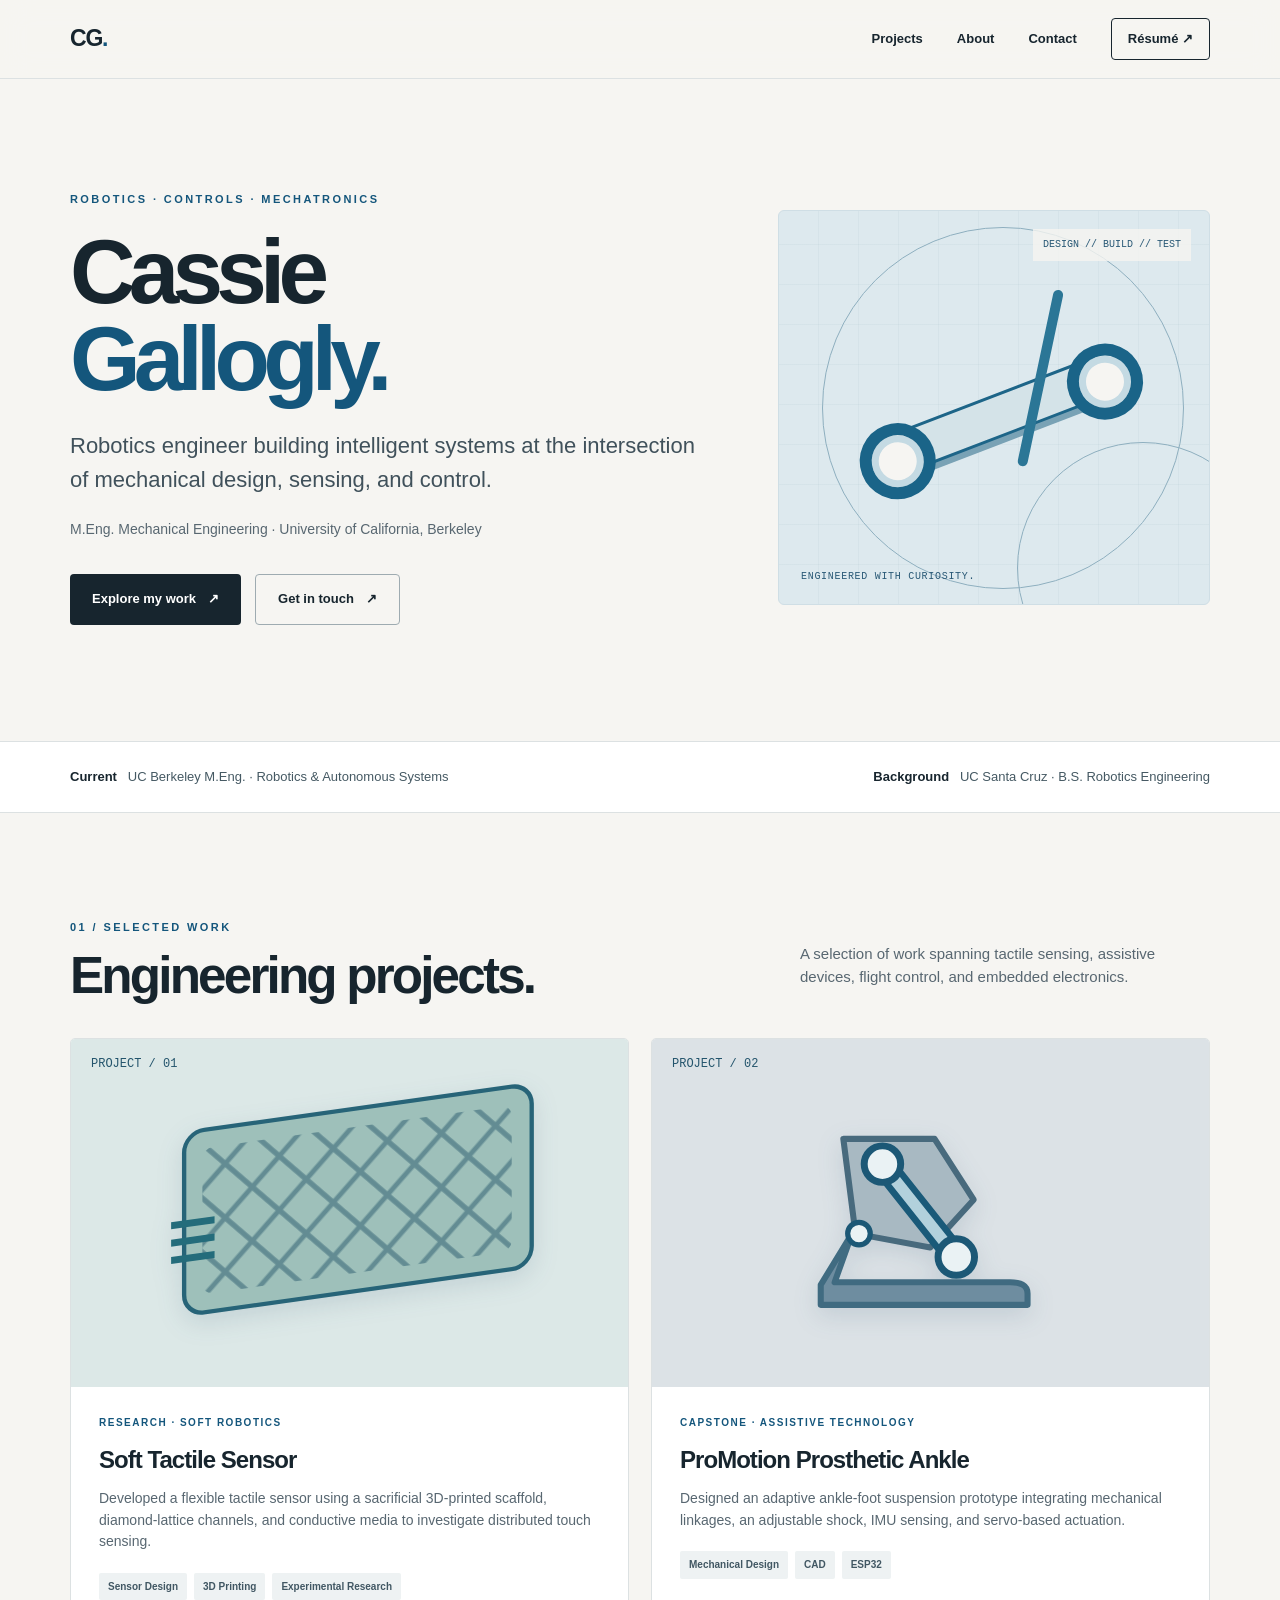
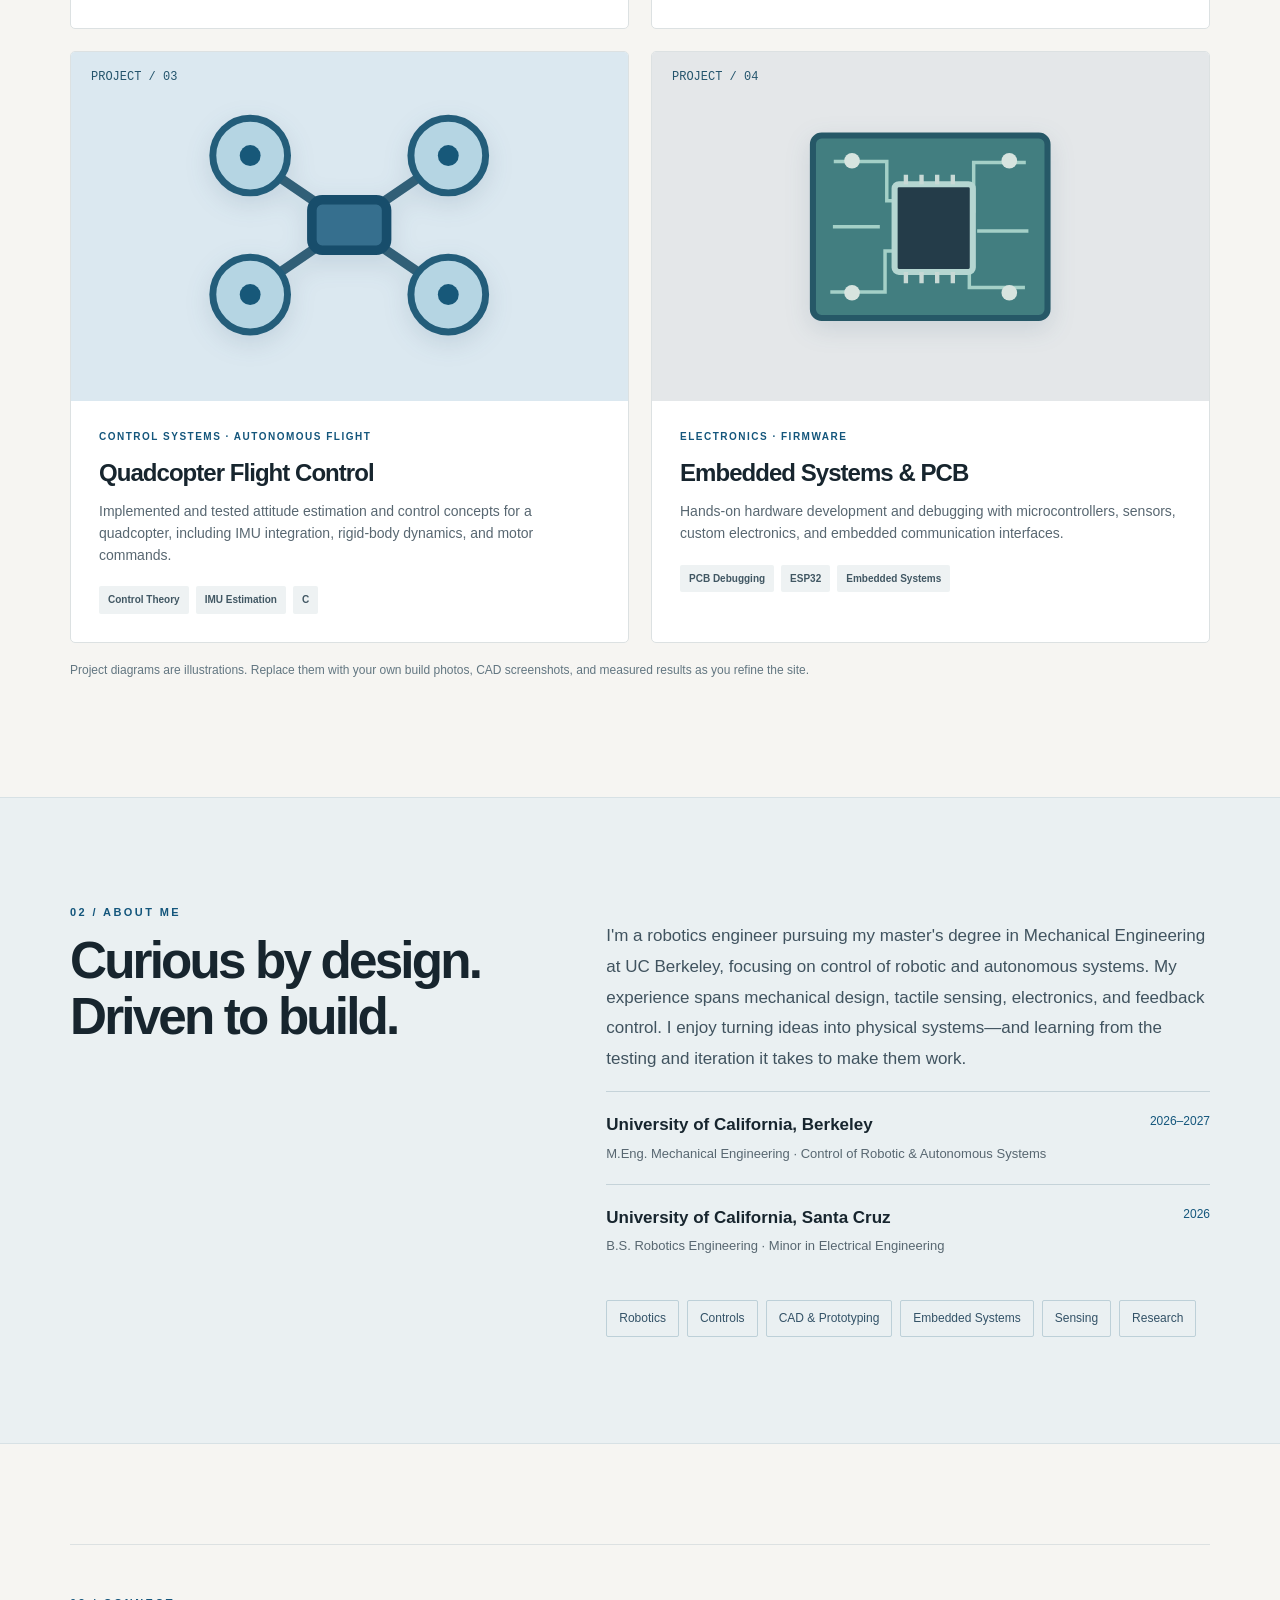
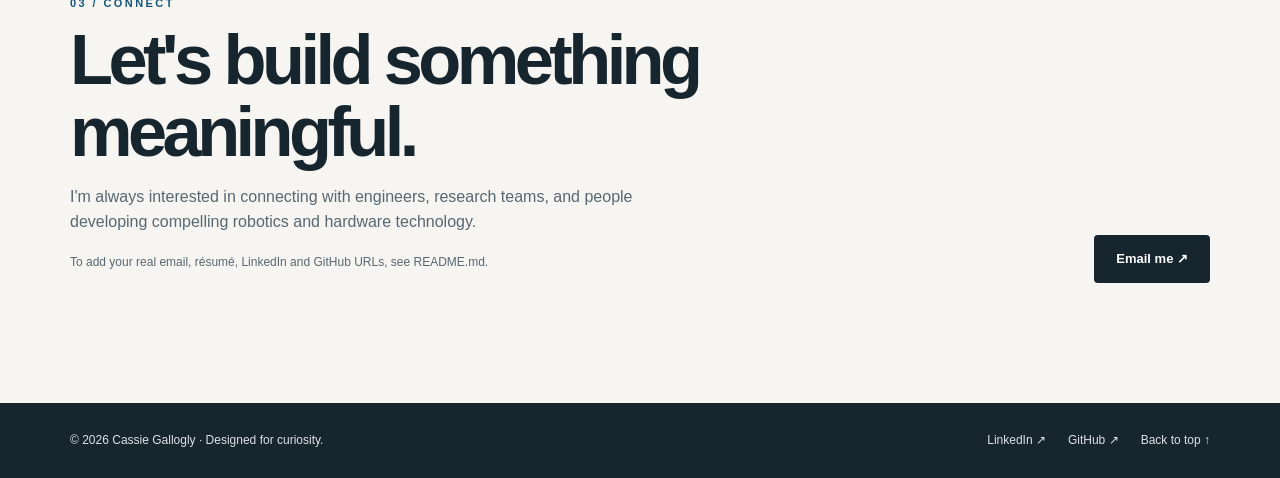
==== index.html @ d9ebd739 "Add files via upload" ====
<!doctype html>
<html lang="en">
<head>
  <meta charset="utf-8">
  <meta name="viewport" content="width=device-width, initial-scale=1">
  <meta name="theme-color" content="#f6f5f2">
  <meta name="description" content="Cassie Gallogly — robotics engineer specializing in controls, mechatronics, embedded systems, and tactile sensing.">
  <title>Cassie Gallogly | Robotics Engineer</title>
  <style>
    :root{--bg:#f6f5f2;--paper:#fff;--ink:#17252e;--sub:#586771;--line:#dce1e2;--blue:#14567c;--ice:#e5edf1;--max:1140px}
    *{box-sizing:border-box}html{scroll-behavior:smooth}body{margin:0;background:var(--bg);font-family:Inter,ui-sans-serif,-apple-system,BlinkMacSystemFont,"Segoe UI",sans-serif;color:var(--ink);line-height:1.55}a{color:inherit;text-decoration:none}button{font:inherit}a:focus-visible,button:focus-visible{outline:3px solid #548fb0;outline-offset:4px} .wrap{width:min(var(--max),calc(100% - 52px));margin:auto}
    header{position:sticky;top:0;z-index:50;background:#f6f5f2ed;backdrop-filter:blur(15px);border-bottom:1px solid var(--line)}.nav{display:flex;align-items:center;justify-content:space-between;min-height:78px}.mark{font-size:23px;font-weight:800;letter-spacing:-1.2px}.mark span{color:var(--blue)}nav{display:flex;gap:34px;align-items:center;font-size:13px;font-weight:650}nav a:hover,.footlinks a:hover{text-decoration:underline;text-underline-offset:5px}.nav-cta{border:1px solid var(--ink);padding:10px 16px;border-radius:4px}
    .hero{display:grid;grid-template-columns:1.2fr .8fr;gap:60px;align-items:center;padding:112px 0 116px}.eyebrow,.kicker{font-size:11px;letter-spacing:.22em;text-transform:uppercase;font-weight:780;color:var(--blue)}.hero h1{font-size:clamp(56px,7.1vw,106px);line-height:.96;letter-spacing:-.075em;margin:20px 0 26px;font-weight:750}.hero h1 span{color:var(--blue)}.lead{font-size:clamp(18px,2vw,22px);line-height:1.55;max-width:650px;color:#40515b}.hero-actions{display:flex;gap:14px;flex-wrap:wrap;margin-top:34px}.btn{display:inline-flex;gap:12px;align-items:center;justify-content:center;padding:14px 22px;border-radius:4px;background:var(--ink);color:white;font-size:13px;font-weight:700;transition:transform .2s,background .2s}.btn:hover{background:var(--blue);transform:translateY(-2px)}.btn.alt{background:transparent;border:1px solid #9eabb1;color:var(--ink)}.btn.alt:hover{background:white}.hero-visual{min-height:395px;background:#dde9ee;position:relative;overflow:hidden;border-radius:6px;border:1px solid #cfdee5}.hero-visual::before{content:"";position:absolute;width:360px;height:360px;border-radius:50%;border:1px solid #8eafbf;top:16px;left:10%}.hero-visual::after{content:"";position:absolute;width:250px;height:250px;border:1px solid #8eafbf;border-radius:50%;bottom:-90px;right:-60px}.orbit{position:absolute;inset:0;background:repeating-linear-gradient(0deg,transparent 0 39px,#a8c0ca48 40px),repeating-linear-gradient(90deg,transparent 0 39px,#a8c0ca48 40px)}.mechanism{position:absolute;inset:18% 12%;transform:rotate(-21deg)}.beam{position:absolute;left:10%;top:45%;width:80%;height:17%;border:3px solid #1d6588;border-radius:12px;background:#d4e3e8;box-shadow:0 18px 0 -12px #79a2b5}.joint{width:76px;height:76px;position:absolute;border:12px solid #1a6488;border-radius:50%;background:#f6f5f2;top:41%;box-shadow:inset 0 0 0 7px #c4dae3}.joint.left{left:5%}.joint.right{right:4%}.mechanism .arm{position:absolute;width:10px;height:180px;background:#2b7696;left:50%;top:4%;transform:rotate(33deg);transform-origin:bottom;border-radius:8px}.schematic-label{position:absolute;bottom:20px;left:22px;font-family:ui-monospace,SFMono-Regular,Menlo,monospace;font-size:10px;letter-spacing:.07em;color:#285875}.hero-note{position:absolute;right:18px;top:18px;background:#f6f5f2cb;padding:8px 10px;font-size:10px;color:#285875;font-family:monospace}
    .strip{border-top:1px solid var(--line);border-bottom:1px solid var(--line);background:#fff}.strip-inner{display:flex;justify-content:space-between;gap:20px;flex-wrap:wrap;padding:25px 0;font-size:13px;color:#455963}.strip b{color:var(--ink)}
    section{scroll-margin-top:100px}.section{padding:106px 0}.section-head{display:flex;justify-content:space-between;align-items:end;gap:30px;margin-bottom:35px}.section h2{font-size:clamp(36px,4vw,54px);letter-spacing:-.055em;line-height:1.08;margin:12px 0 0}.section-intro{max-width:410px;color:var(--sub);font-size:15px}.projects{display:grid;grid-template-columns:1fr 1fr;gap:22px}.project{background:#fff;border:1px solid var(--line);border-radius:5px;overflow:hidden;transition:transform .2s,box-shadow .2s}.project:hover{transform:translateY(-3px);box-shadow:0 16px 36px #15252f12}.project-art{aspect-ratio:1.6;position:relative;overflow:hidden;display:grid;place-items:center}.project:nth-child(1) .project-art{background:#dce8e7}.project:nth-child(2) .project-art{background:#dce2e6}.project:nth-child(3) .project-art{background:#dbe8f0}.project:nth-child(4) .project-art{background:#e4e7e9}.project-art svg{width:78%;height:78%;filter:drop-shadow(0 8px 12px #1e496121)}.project-num{position:absolute;top:18px;left:20px;font:12px ui-monospace,monospace;color:#23546c}.project-info{padding:28px}.project-top{font-size:10px;letter-spacing:.15em;color:var(--blue);font-weight:800;text-transform:uppercase}.project h3{font-size:24px;letter-spacing:-.04em;margin:10px 0}.project p{color:var(--sub);font-size:14px;margin:0 0 20px}.tags{display:flex;gap:7px;flex-wrap:wrap}.tag{font-size:10px;padding:6px 9px;background:#eef2f3;color:#415763;border-radius:2px;font-weight:650}
    .about-bg{background:#eaf0f2;border-block:1px solid #d7e1e5}.about-grid{display:grid;grid-template-columns:.85fr 1.15fr;gap:90px}.about-copy{font-size:17px;color:#40535f;line-height:1.8}.edu{border-top:1px solid #c5d3d9;padding:20px 0;display:flex;gap:20px;justify-content:space-between}.edu strong{display:block;font-size:17px}.edu span{display:block;color:var(--sub);font-size:13px;margin-top:5px}.edu time{color:var(--blue);font-size:12px;white-space:nowrap}.skills{display:flex;gap:8px;flex-wrap:wrap;margin-top:24px}.skill{border:1px solid #bdd0d8;padding:8px 12px;font-size:12px;border-radius:2px;color:#335267}
    .contact{padding:100px 0 120px}.contactbox{border-top:1px solid var(--line);padding-top:50px;display:flex;justify-content:space-between;gap:30px;align-items:end}.contactbox h2{max-width:700px;margin:12px 0 12px;font-size:clamp(39px,5.5vw,75px);letter-spacing:-.065em;line-height:1.03}.contactbox p{color:var(--sub);max-width:600px}footer{background:var(--ink);color:#d8e2e7;padding:28px 0;font-size:12px}.foot{display:flex;justify-content:space-between;gap:25px;flex-wrap:wrap}.footlinks{display:flex;gap:22px}
    .smallnote{font-size:12px;color:#627681;margin-top:18px}.resume-alert{background:#fff4df;border:1px solid #e9d4ae;padding:12px 14px;color:#6c572e;font-size:12px;max-width:500px;margin-top:16px}
    @media(max-width:820px){.hero{grid-template-columns:1fr;padding:75px 0 80px;gap:30px}.hero-visual{min-height:270px}.about-grid{grid-template-columns:1fr;gap:30px}.section{padding:72px 0}.section-head{display:block}.projects{gap:14px}nav{gap:16px}.nav-cta{display:none}}
    @media(max-width:560px){.wrap{width:min(var(--max),calc(100% - 34px))}.nav{min-height:66px}.mark{font-size:20px}nav{font-size:11px;gap:12px}.hero h1{font-size:60px}.projects{grid-template-columns:1fr}.project-info{padding:22px}.strip-inner{gap:12px}.strip-inner div{width:100%}.contactbox{display:block}.contactbox .btn{margin-top:20px}.section h2{font-size:39px}}
    @media(prefers-reduced-motion:reduce){html{scroll-behavior:auto}*{transition:none!important}}
  </style>
</head>
<body>
<header><div class="wrap nav"><a class="mark" href="#top" aria-label="Back to top">CG<span>.</span></a><nav aria-label="Main navigation"><a href="#work">Projects</a><a href="#about">About</a><a href="#contact">Contact</a><a class="nav-cta" href="resume.pdf" target="_blank" rel="noopener">Résumé ↗</a></nav></div></header>
<main id="top">
  <div class="wrap hero"><div><div class="eyebrow">Robotics · Controls · Mechatronics</div><h1>Cassie<br><span>Gallogly.</span></h1><p class="lead">Robotics engineer building intelligent systems at the intersection of mechanical design, sensing, and control.</p><p style="font-size:14px;color:var(--sub)">M.Eng. Mechanical Engineering · University of California, Berkeley</p><div class="hero-actions"><a class="btn" href="#work">Explore my work <span aria-hidden="true">↗</span></a><a class="btn alt" href="#contact">Get in touch <span aria-hidden="true">↗</span></a></div></div><div class="hero-visual" role="img" aria-label="Stylized engineering mechanism illustration"><div class="orbit"></div><div class="mechanism"><div class="beam"></div><div class="arm"></div><div class="joint left"></div><div class="joint right"></div></div><div class="hero-note">DESIGN // BUILD // TEST</div><div class="schematic-label">ENGINEERED WITH CURIOSITY.</div></div></div>
  <div class="strip"><div class="wrap strip-inner"><div><b>Current</b> &nbsp; UC Berkeley M.Eng. · Robotics & Autonomous Systems</div><div><b>Background</b> &nbsp; UC Santa Cruz · B.S. Robotics Engineering</div></div></div>
  <section id="work" class="section wrap"><div class="section-head"><div><div class="kicker">01 / Selected work</div><h2>Engineering projects.</h2></div><p class="section-intro">A selection of work spanning tactile sensing, assistive devices, flight control, and embedded electronics.</p></div>
    <div class="projects">
      <article class="project"><div class="project-art"><span class="project-num">PROJECT / 01</span><svg viewBox="0 0 500 280" role="img" aria-label="Lattice-patterned tactile sensor illustration"><defs><pattern id="diamond" width="44" height="44" patternUnits="userSpaceOnUse" patternTransform="rotate(45)"><path d="M0 0H44V44H0Z" stroke="#5e8890" stroke-width="6" fill="none"/></pattern></defs><g transform="translate(45 30) skewY(-8)"><rect x="15" y="20" width="400" height="210" rx="23" fill="#9ec0ba" stroke="#276478" stroke-width="5"/><rect x="36" y="41" width="356" height="168" rx="12" fill="url(#diamond)" opacity=".92"/><g fill="none" stroke="#246c7b" stroke-width="8"><path d="M50 125h-50"/><path d="M50 145h-50"/><path d="M50 165h-50"/></g></g></svg></div><div class="project-info"><div class="project-top">Research · Soft robotics</div><h3>Soft Tactile Sensor</h3><p>Developed a flexible tactile sensor using a sacrificial 3D-printed scaffold, diamond-lattice channels, and conductive media to investigate distributed touch sensing.</p><div class="tags"><span class="tag">Sensor Design</span><span class="tag">3D Printing</span><span class="tag">Experimental Research</span></div></div></article>
      <article class="project"><div class="project-art"><span class="project-num">PROJECT / 02</span><svg viewBox="0 0 500 280" role="img" aria-label="Prosthetic ankle assembly illustration"><g fill="none" stroke-linejoin="round" stroke-linecap="round"><path d="M150 55 L255 55 L300 125 L250 180 L164 164 Z" fill="#a8b9c2" stroke="#486a7d" stroke-width="7"/><path d="M160 164 L140 220 L339 220 Q362 219 362 233 L362 246 L124 246 L124 223Z" fill="#6e8da0" stroke="#406b81" stroke-width="7"/><path d="M195 84L280 191" stroke="#1a5a79" stroke-width="28"/><path d="M195 84L280 191" stroke="#b2d1dc" stroke-width="13"/><circle cx="195" cy="84" r="21" fill="#eaf2f4" stroke="#1c5876" stroke-width="8"/><circle cx="280" cy="191" r="21" fill="#eaf2f4" stroke="#1c5876" stroke-width="8"/><circle cx="168" cy="164" r="13" fill="#eaf2f4" stroke="#1c5876" stroke-width="6"/></g></svg></div><div class="project-info"><div class="project-top">Capstone · Assistive technology</div><h3>ProMotion Prosthetic Ankle</h3><p>Designed an adaptive ankle-foot suspension prototype integrating mechanical linkages, an adjustable shock, IMU sensing, and servo-based actuation.</p><div class="tags"><span class="tag">Mechanical Design</span><span class="tag">CAD</span><span class="tag">ESP32</span></div></div></article>
      <article class="project"><div class="project-art"><span class="project-num">PROJECT / 03</span><svg viewBox="0 0 500 280" role="img" aria-label="Quadcopter control illustration"><g transform="translate(250 138)" stroke="#315f77" stroke-width="11" stroke-linecap="round"><path d="M-110 -75L110 75 M110 -75L-110 75"/><rect x="-43" y="-29" width="86" height="58" rx="12" fill="#366f8e" stroke="#174d6b"/><g fill="#b5d5e3" stroke="#235d7a" stroke-width="8"><circle cx="-114" cy="-80" r="43"/><circle cx="114" cy="-80" r="43"/><circle cx="-114" cy="80" r="43"/><circle cx="114" cy="80" r="43"/></g><g fill="#175879" stroke="none"><circle cx="-114" cy="-80" r="12"/><circle cx="114" cy="-80" r="12"/><circle cx="-114" cy="80" r="12"/><circle cx="114" cy="80" r="12"/></g></g></svg></div><div class="project-info"><div class="project-top">Control systems · Autonomous flight</div><h3>Quadcopter Flight Control</h3><p>Implemented and tested attitude estimation and control concepts for a quadcopter, including IMU integration, rigid-body dynamics, and motor commands.</p><div class="tags"><span class="tag">Control Theory</span><span class="tag">IMU Estimation</span><span class="tag">C</span></div></div></article>
      <article class="project"><div class="project-art"><span class="project-num">PROJECT / 04</span><svg viewBox="0 0 500 280" role="img" aria-label="Microcontroller and PCB illustration"><rect x="115" y="35" width="270" height="210" rx="10" fill="#427e80" stroke="#265867" stroke-width="7"/><g fill="none" stroke="#a4d0c7" stroke-width="4"><path d="M139 65h61v45h55 M360 66h-60v56h-45 M135 215h63v-47h45 M359 210h-64v-43h-35"/><path d="M138 140h54 M363 145h-59"/></g><rect x="209" y="91" width="90" height="101" rx="5" fill="#243c49" stroke="#b5d6d1" stroke-width="7"/><g fill="#d7e4df"><circle cx="160" cy="64" r="9"/><circle cx="341" cy="64" r="9"/><circle cx="160" cy="216" r="9"/><circle cx="341" cy="216" r="9"/></g><g stroke="#c8d9d5" stroke-width="5"><path d="M222 80v11 M240 80v11 M258 80v11 M276 80v11 M222 192v13 M240 192v13 M258 192v13 M276 192v13"/></g></svg></div><div class="project-info"><div class="project-top">Electronics · Firmware</div><h3>Embedded Systems & PCB</h3><p>Hands-on hardware development and debugging with microcontrollers, sensors, custom electronics, and embedded communication interfaces.</p><div class="tags"><span class="tag">PCB Debugging</span><span class="tag">ESP32</span><span class="tag">Embedded Systems</span></div></div></article>
    </div><p class="smallnote">Project diagrams are illustrations. Replace them with your own build photos, CAD screenshots, and measured results as you refine the site.</p>
  </section>
  <div class="about-bg"><section id="about" class="section wrap about-grid"><div><div class="kicker">02 / About me</div><h2>Curious by design.<br>Driven to build.</h2></div><div><p class="about-copy">I'm a robotics engineer pursuing my master's degree in Mechanical Engineering at UC Berkeley, focusing on control of robotic and autonomous systems. My experience spans mechanical design, tactile sensing, electronics, and feedback control. I enjoy turning ideas into physical systems—and learning from the testing and iteration it takes to make them work.</p><div class="edu"><div><strong>University of California, Berkeley</strong><span>M.Eng. Mechanical Engineering · Control of Robotic & Autonomous Systems</span></div><time>2026–2027</time></div><div class="edu"><div><strong>University of California, Santa Cruz</strong><span>B.S. Robotics Engineering · Minor in Electrical Engineering</span></div><time>2026</time></div><div class="skills"><span class="skill">Robotics</span><span class="skill">Controls</span><span class="skill">CAD & Prototyping</span><span class="skill">Embedded Systems</span><span class="skill">Sensing</span><span class="skill">Research</span></div></div></section></div>
  <section id="contact" class="contact wrap"><div class="contactbox"><div><div class="kicker">03 / Connect</div><h2>Let's build something meaningful.</h2><p>I'm always interested in connecting with engineers, research teams, and people developing compelling robotics and hardware technology.</p><p class="smallnote">To add your real email, résumé, LinkedIn and GitHub URLs, see README.md.</p></div><a class="btn" href="mailto:YOUR_EMAIL@example.com" id="email-link">Email me ↗</a></div></section>
</main>
<footer><div class="wrap foot"><span>© <span id="year"></span> Cassie Gallogly · Designed for curiosity.</span><div class="footlinks"><a href="https://www.linkedin.com/" id="linkedin-link" target="_blank" rel="noopener">LinkedIn ↗</a><a href="https://github.com/" id="github-link" target="_blank" rel="noopener">GitHub ↗</a><a href="#top">Back to top ↑</a></div></div></footer>
<script>document.getElementById('year').textContent=new Date().getFullYear();</script>
</body></html>
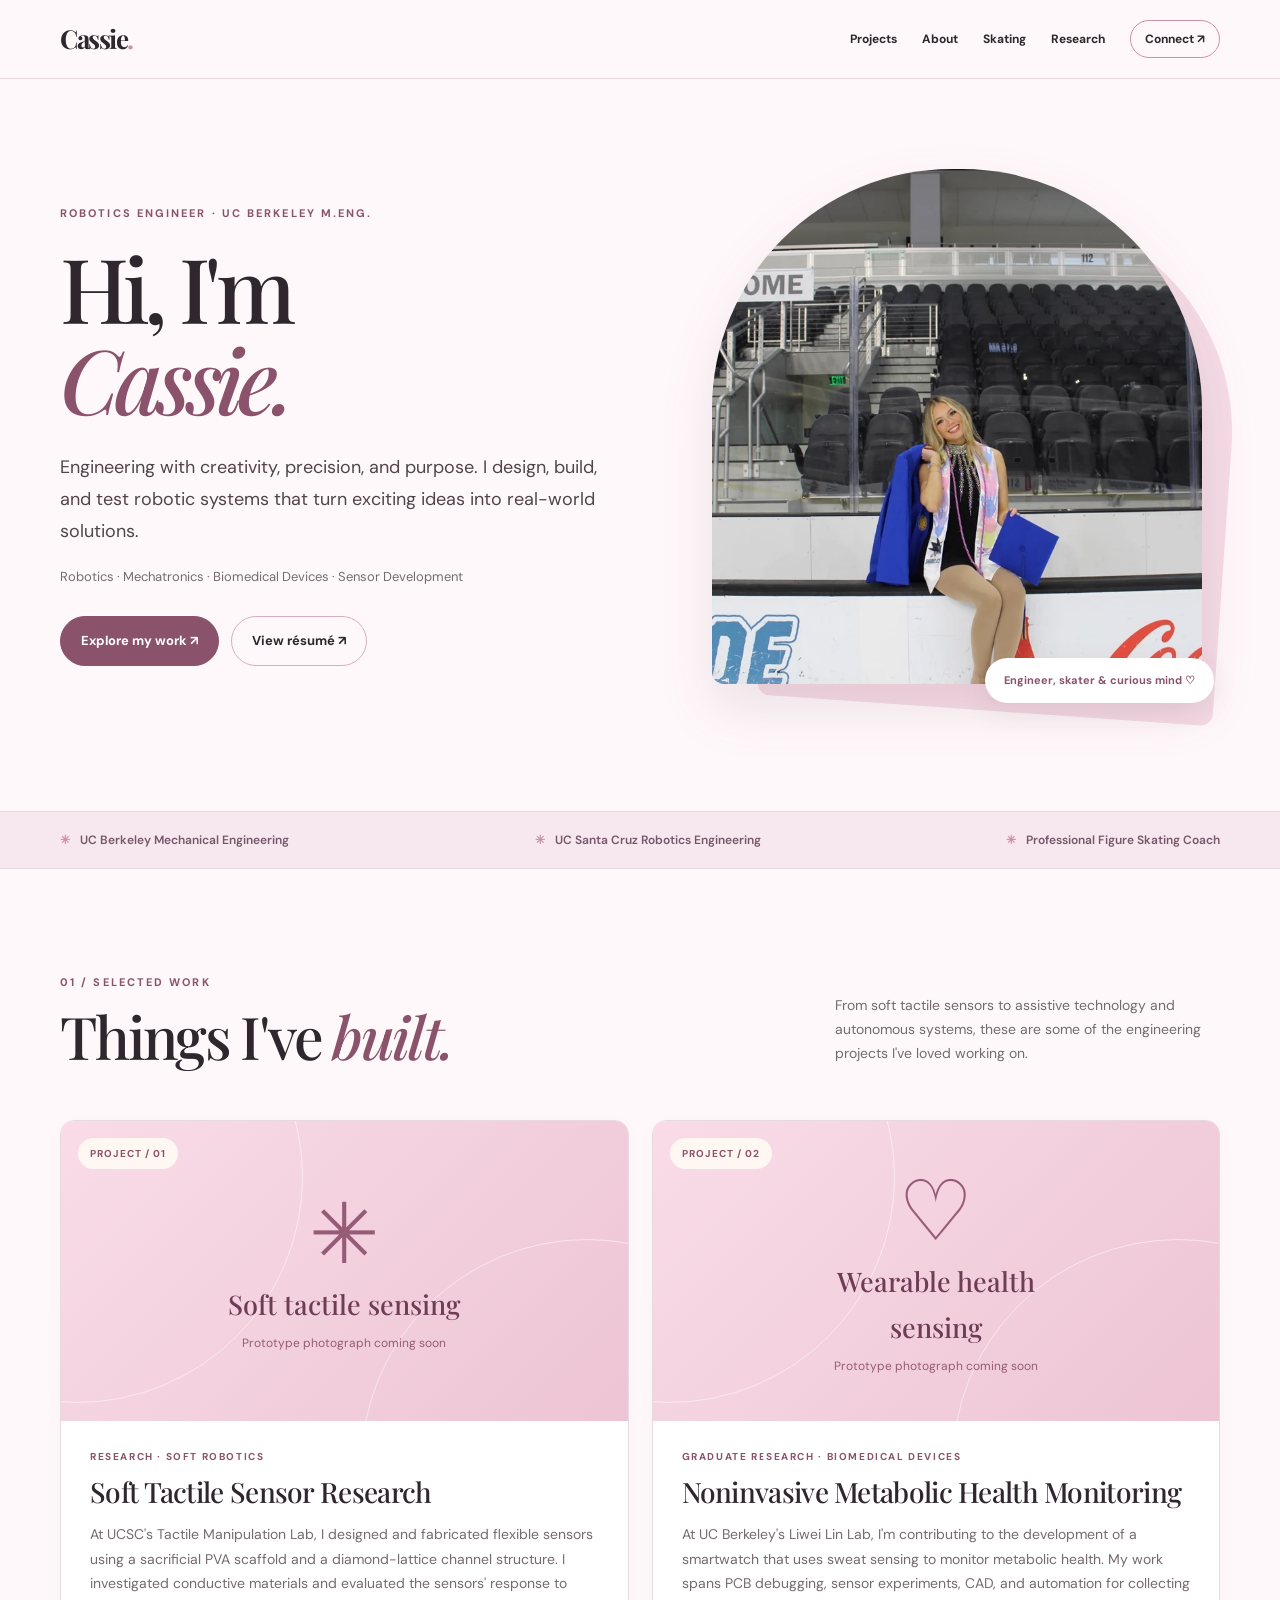
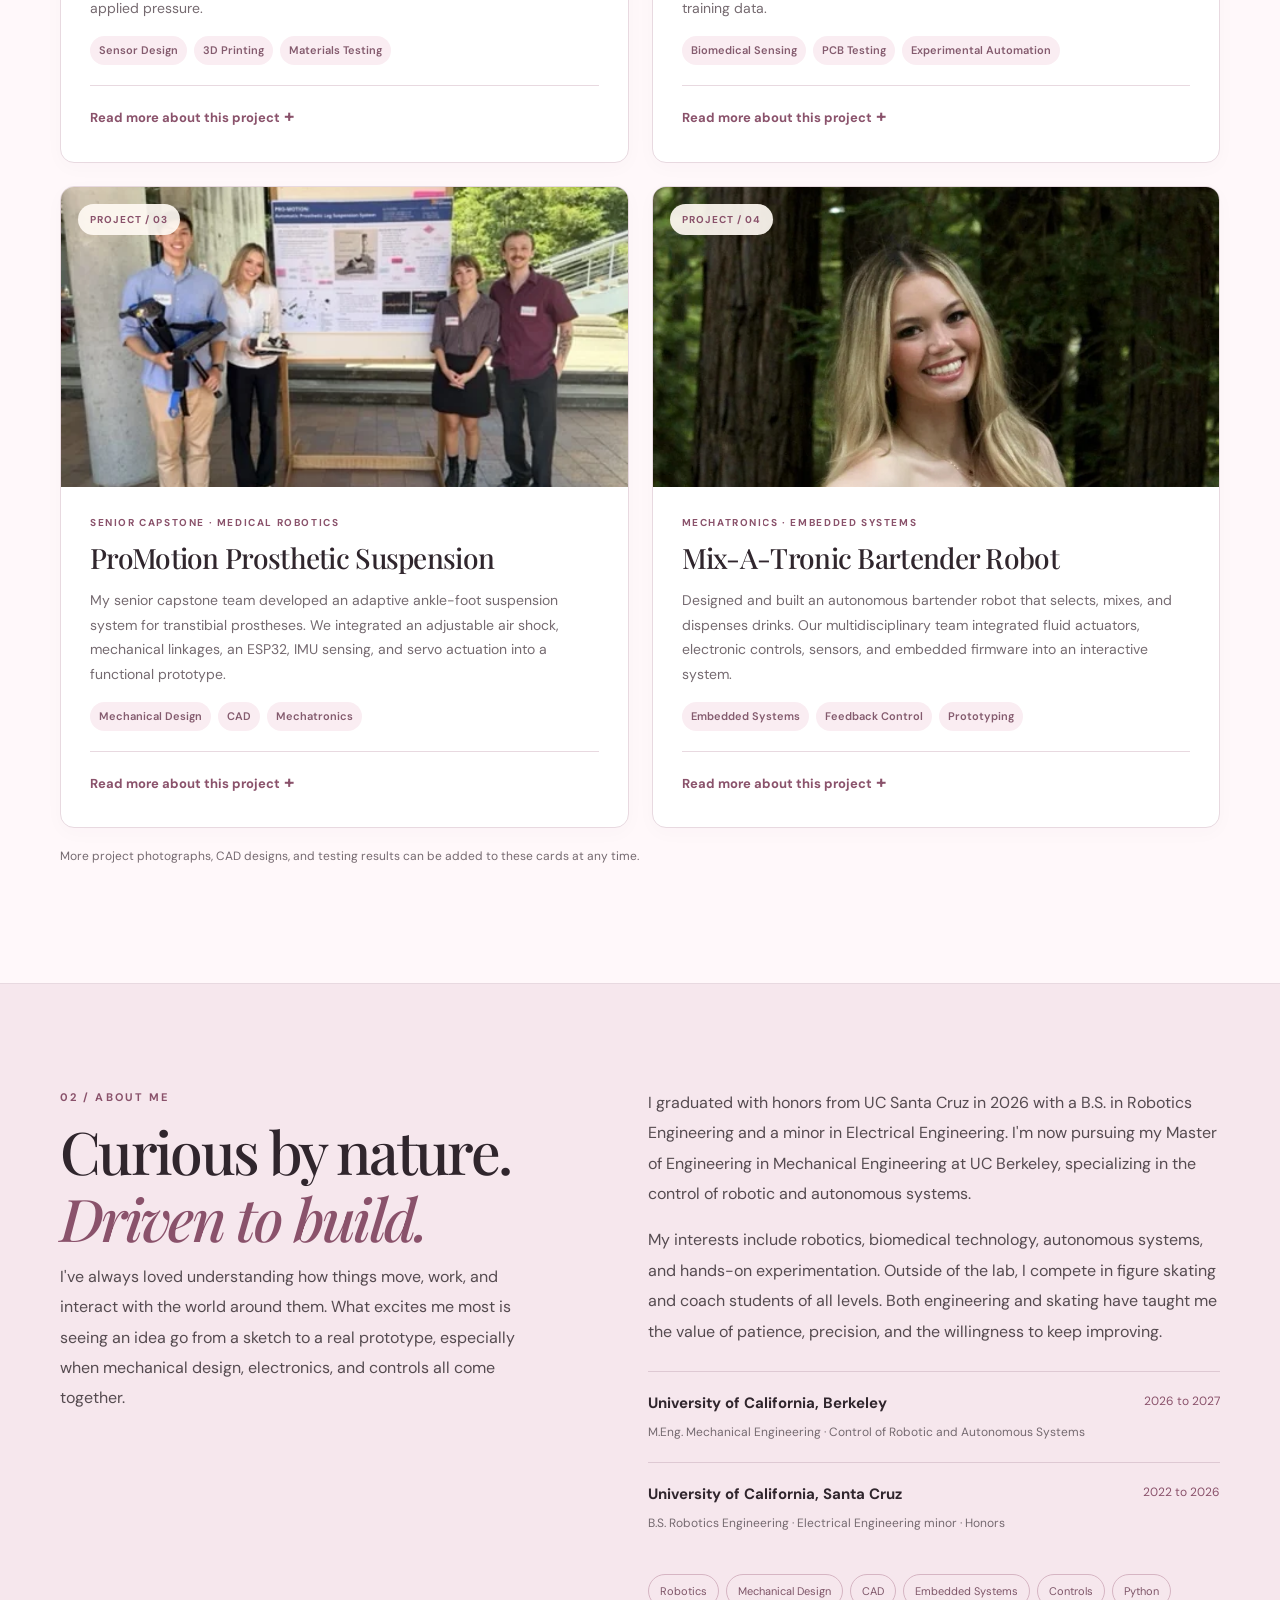
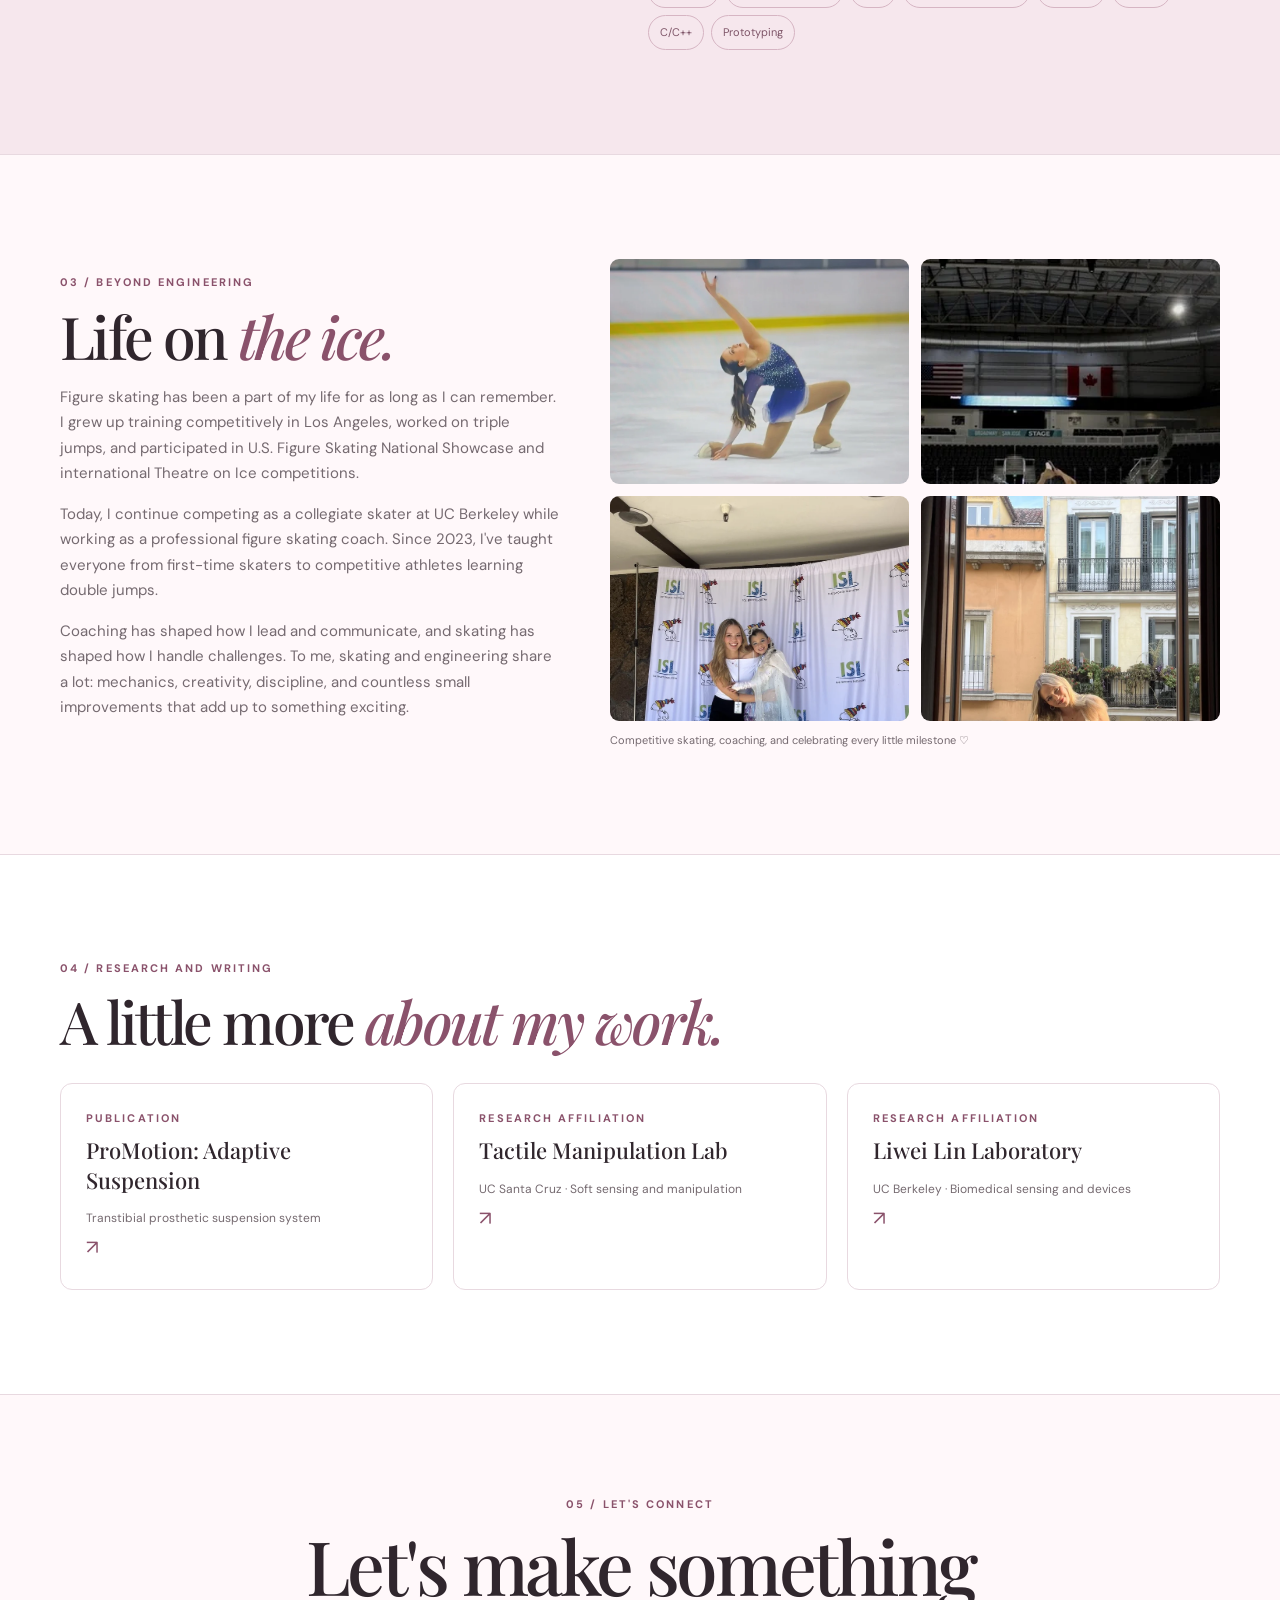
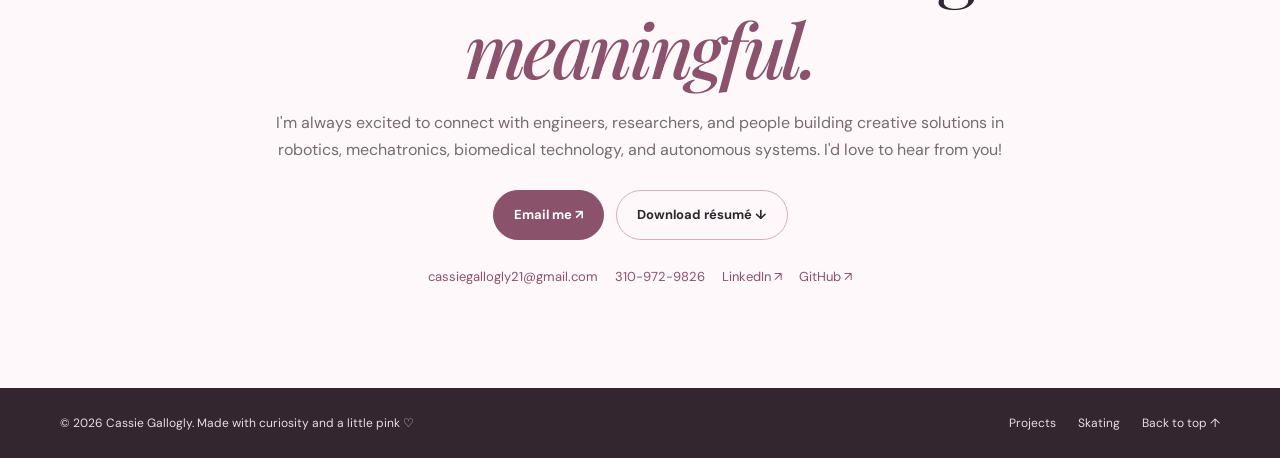
==== commit c7c0fd46: "Add files via upload" ====
--- a/index.html
+++ b/index.html
@@ -1,42 +1,46 @@
 <!doctype html>
 <html lang="en">
 <head>
-  <meta charset="utf-8">
-  <meta name="viewport" content="width=device-width, initial-scale=1">
-  <meta name="theme-color" content="#f6f5f2">
-  <meta name="description" content="Cassie Gallogly — robotics engineer specializing in controls, mechatronics, embedded systems, and tactile sensing.">
-  <title>Cassie Gallogly | Robotics Engineer</title>
-  <style>
-    :root{--bg:#f6f5f2;--paper:#fff;--ink:#17252e;--sub:#586771;--line:#dce1e2;--blue:#14567c;--ice:#e5edf1;--max:1140px}
-    *{box-sizing:border-box}html{scroll-behavior:smooth}body{margin:0;background:var(--bg);font-family:Inter,ui-sans-serif,-apple-system,BlinkMacSystemFont,"Segoe UI",sans-serif;color:var(--ink);line-height:1.55}a{color:inherit;text-decoration:none}button{font:inherit}a:focus-visible,button:focus-visible{outline:3px solid #548fb0;outline-offset:4px} .wrap{width:min(var(--max),calc(100% - 52px));margin:auto}
-    header{position:sticky;top:0;z-index:50;background:#f6f5f2ed;backdrop-filter:blur(15px);border-bottom:1px solid var(--line)}.nav{display:flex;align-items:center;justify-content:space-between;min-height:78px}.mark{font-size:23px;font-weight:800;letter-spacing:-1.2px}.mark span{color:var(--blue)}nav{display:flex;gap:34px;align-items:center;font-size:13px;font-weight:650}nav a:hover,.footlinks a:hover{text-decoration:underline;text-underline-offset:5px}.nav-cta{border:1px solid var(--ink);padding:10px 16px;border-radius:4px}
-    .hero{display:grid;grid-template-columns:1.2fr .8fr;gap:60px;align-items:center;padding:112px 0 116px}.eyebrow,.kicker{font-size:11px;letter-spacing:.22em;text-transform:uppercase;font-weight:780;color:var(--blue)}.hero h1{font-size:clamp(56px,7.1vw,106px);line-height:.96;letter-spacing:-.075em;margin:20px 0 26px;font-weight:750}.hero h1 span{color:var(--blue)}.lead{font-size:clamp(18px,2vw,22px);line-height:1.55;max-width:650px;color:#40515b}.hero-actions{display:flex;gap:14px;flex-wrap:wrap;margin-top:34px}.btn{display:inline-flex;gap:12px;align-items:center;justify-content:center;padding:14px 22px;border-radius:4px;background:var(--ink);color:white;font-size:13px;font-weight:700;transition:transform .2s,background .2s}.btn:hover{background:var(--blue);transform:translateY(-2px)}.btn.alt{background:transparent;border:1px solid #9eabb1;color:var(--ink)}.btn.alt:hover{background:white}.hero-visual{min-height:395px;background:#dde9ee;position:relative;overflow:hidden;border-radius:6px;border:1px solid #cfdee5}.hero-visual::before{content:"";position:absolute;width:360px;height:360px;border-radius:50%;border:1px solid #8eafbf;top:16px;left:10%}.hero-visual::after{content:"";position:absolute;width:250px;height:250px;border:1px solid #8eafbf;border-radius:50%;bottom:-90px;right:-60px}.orbit{position:absolute;inset:0;background:repeating-linear-gradient(0deg,transparent 0 39px,#a8c0ca48 40px),repeating-linear-gradient(90deg,transparent 0 39px,#a8c0ca48 40px)}.mechanism{position:absolute;inset:18% 12%;transform:rotate(-21deg)}.beam{position:absolute;left:10%;top:45%;width:80%;height:17%;border:3px solid #1d6588;border-radius:12px;background:#d4e3e8;box-shadow:0 18px 0 -12px #79a2b5}.joint{width:76px;height:76px;position:absolute;border:12px solid #1a6488;border-radius:50%;background:#f6f5f2;top:41%;box-shadow:inset 0 0 0 7px #c4dae3}.joint.left{left:5%}.joint.right{right:4%}.mechanism .arm{position:absolute;width:10px;height:180px;background:#2b7696;left:50%;top:4%;transform:rotate(33deg);transform-origin:bottom;border-radius:8px}.schematic-label{position:absolute;bottom:20px;left:22px;font-family:ui-monospace,SFMono-Regular,Menlo,monospace;font-size:10px;letter-spacing:.07em;color:#285875}.hero-note{position:absolute;right:18px;top:18px;background:#f6f5f2cb;padding:8px 10px;font-size:10px;color:#285875;font-family:monospace}
-    .strip{border-top:1px solid var(--line);border-bottom:1px solid var(--line);background:#fff}.strip-inner{display:flex;justify-content:space-between;gap:20px;flex-wrap:wrap;padding:25px 0;font-size:13px;color:#455963}.strip b{color:var(--ink)}
-    section{scroll-margin-top:100px}.section{padding:106px 0}.section-head{display:flex;justify-content:space-between;align-items:end;gap:30px;margin-bottom:35px}.section h2{font-size:clamp(36px,4vw,54px);letter-spacing:-.055em;line-height:1.08;margin:12px 0 0}.section-intro{max-width:410px;color:var(--sub);font-size:15px}.projects{display:grid;grid-template-columns:1fr 1fr;gap:22px}.project{background:#fff;border:1px solid var(--line);border-radius:5px;overflow:hidden;transition:transform .2s,box-shadow .2s}.project:hover{transform:translateY(-3px);box-shadow:0 16px 36px #15252f12}.project-art{aspect-ratio:1.6;position:relative;overflow:hidden;display:grid;place-items:center}.project:nth-child(1) .project-art{background:#dce8e7}.project:nth-child(2) .project-art{background:#dce2e6}.project:nth-child(3) .project-art{background:#dbe8f0}.project:nth-child(4) .project-art{background:#e4e7e9}.project-art svg{width:78%;height:78%;filter:drop-shadow(0 8px 12px #1e496121)}.project-num{position:absolute;top:18px;left:20px;font:12px ui-monospace,monospace;color:#23546c}.project-info{padding:28px}.project-top{font-size:10px;letter-spacing:.15em;color:var(--blue);font-weight:800;text-transform:uppercase}.project h3{font-size:24px;letter-spacing:-.04em;margin:10px 0}.project p{color:var(--sub);font-size:14px;margin:0 0 20px}.tags{display:flex;gap:7px;flex-wrap:wrap}.tag{font-size:10px;padding:6px 9px;background:#eef2f3;color:#415763;border-radius:2px;font-weight:650}
-    .about-bg{background:#eaf0f2;border-block:1px solid #d7e1e5}.about-grid{display:grid;grid-template-columns:.85fr 1.15fr;gap:90px}.about-copy{font-size:17px;color:#40535f;line-height:1.8}.edu{border-top:1px solid #c5d3d9;padding:20px 0;display:flex;gap:20px;justify-content:space-between}.edu strong{display:block;font-size:17px}.edu span{display:block;color:var(--sub);font-size:13px;margin-top:5px}.edu time{color:var(--blue);font-size:12px;white-space:nowrap}.skills{display:flex;gap:8px;flex-wrap:wrap;margin-top:24px}.skill{border:1px solid #bdd0d8;padding:8px 12px;font-size:12px;border-radius:2px;color:#335267}
-    .contact{padding:100px 0 120px}.contactbox{border-top:1px solid var(--line);padding-top:50px;display:flex;justify-content:space-between;gap:30px;align-items:end}.contactbox h2{max-width:700px;margin:12px 0 12px;font-size:clamp(39px,5.5vw,75px);letter-spacing:-.065em;line-height:1.03}.contactbox p{color:var(--sub);max-width:600px}footer{background:var(--ink);color:#d8e2e7;padding:28px 0;font-size:12px}.foot{display:flex;justify-content:space-between;gap:25px;flex-wrap:wrap}.footlinks{display:flex;gap:22px}
-    .smallnote{font-size:12px;color:#627681;margin-top:18px}.resume-alert{background:#fff4df;border:1px solid #e9d4ae;padding:12px 14px;color:#6c572e;font-size:12px;max-width:500px;margin-top:16px}
-    @media(max-width:820px){.hero{grid-template-columns:1fr;padding:75px 0 80px;gap:30px}.hero-visual{min-height:270px}.about-grid{grid-template-columns:1fr;gap:30px}.section{padding:72px 0}.section-head{display:block}.projects{gap:14px}nav{gap:16px}.nav-cta{display:none}}
-    @media(max-width:560px){.wrap{width:min(var(--max),calc(100% - 34px))}.nav{min-height:66px}.mark{font-size:20px}nav{font-size:11px;gap:12px}.hero h1{font-size:60px}.projects{grid-template-columns:1fr}.project-info{padding:22px}.strip-inner{gap:12px}.strip-inner div{width:100%}.contactbox{display:block}.contactbox .btn{margin-top:20px}.section h2{font-size:39px}}
-    @media(prefers-reduced-motion:reduce){html{scroll-behavior:auto}*{transition:none!important}}
-  </style>
+<meta charset="utf-8">
+<meta name="viewport" content="width=device-width, initial-scale=1">
+<meta name="theme-color" content="#fff8fa">
+<meta name="description" content="Cassie Gallogly, robotics engineer and UC Berkeley M.Eng. student. Explore research in tactile sensing, biomedical systems, mechatronics, and a life in figure skating.">
+<title>Cassie Gallogly | Robotics Engineer</title>
+<link rel="preconnect" href="https://fonts.googleapis.com">
+<link rel="preconnect" href="https://fonts.gstatic.com" crossorigin>
+<link href="https://fonts.googleapis.com/css2?family=DM+Sans:wght@400;500;600;700&family=Playfair+Display:wght@400;500;600;700&display=swap" rel="stylesheet">
+<style>
+:root{--bg:#fff8fa;--paper:#ffffff;--pale:#f7e7ee;--blush:#f5dce6;--rose:#ce8fa9;--deep:#8a526b;--ink:#30262d;--muted:#756a70;--line:#e8d9e0;--max:1160px}
+*{box-sizing:border-box}html{scroll-behavior:smooth}body{margin:0;background:var(--bg);color:var(--ink);font:16px/1.7 'DM Sans',Arial,sans-serif;-webkit-font-smoothing:antialiased}a{color:inherit}a:focus-visible,button:focus-visible,summary:focus-visible{outline:3px solid var(--deep);outline-offset:5px}img{display:block;max-width:100%}button{font:inherit}::selection{background:#e6b5cb} .container{width:min(var(--max),calc(100% - 52px));margin-inline:auto} .serif{font-family:'Playfair Display',Georgia,serif} .eyebrow{font-size:11px;font-weight:700;letter-spacing:.19em;text-transform:uppercase;color:var(--deep)}
+header{position:sticky;top:0;background:#fff8faf2;backdrop-filter:blur(18px);border-bottom:1px solid var(--line);z-index:20}.navigation{min-height:78px;display:flex;align-items:center;justify-content:space-between;gap:16px}.logo{text-decoration:none;font-family:'Playfair Display',serif;font-size:26px;font-weight:700;letter-spacing:-.055em}.logo b{color:var(--rose)}nav{display:flex;align-items:center;gap:25px}nav a{text-decoration:none;font-size:12px;font-weight:700;transition:color .2s}nav a:hover,.footer-links a:hover{color:var(--deep)}.nav-pill{border:1px solid var(--rose);border-radius:40px;padding:8px 14px}
+.hero{display:grid;grid-template-columns:1.05fr .95fr;min-height:660px;gap:70px;align-items:center;padding-top:72px;padding-bottom:92px}.hero h1{font-family:'Playfair Display',Georgia,serif;font-size:clamp(67px,7vw,110px);letter-spacing:-.065em;line-height:1.02;font-weight:500;margin:18px 0 27px}.hero h1 em{font-style:italic;color:var(--deep)}.hero-lead{font-size:18px;line-height:1.8;color:#50454b;max-width:585px}.hero-sub{color:var(--muted);font-size:13px;margin-top:16px}.buttons{display:flex;flex-wrap:wrap;gap:12px;margin-top:28px}.btn{display:inline-flex;align-items:center;justify-content:center;gap:12px;padding:13px 20px;border-radius:50px;text-decoration:none;background:var(--deep);color:white;font-size:13px;font-weight:700;border:1px solid var(--deep);transition:transform .2s,background .2s}.btn:hover{transform:translateY(-2px);background:#713c54}.btn.outline{background:transparent;color:var(--ink);border:1px solid #d6afbf}.btn.outline:hover{background:var(--pale)}.hero-photo-wrap{position:relative;padding:18px 18px 35px 10px}.hero-photo-wrap:before{content:"";position:absolute;right:-10px;bottom:8px;width:88%;height:88%;background:var(--blush);border-radius:220px 220px 12px 12px;transform:rotate(4deg)}.hero-photo{position:relative;width:100%;height:515px;object-fit:cover;object-position:center 38%;border-radius:240px 240px 12px 12px;box-shadow:0 24px 54px #70405120}.photo-caption{position:absolute;right:6px;bottom:16px;background:white;padding:13px 19px;border-radius:50px;box-shadow:0 9px 28px #70405118;font-size:11px;font-weight:700;color:var(--deep)}
+.ticker{background:var(--pale);border-block:1px solid var(--line)}.ticker .container{display:flex;flex-wrap:wrap;justify-content:space-between;gap:14px;padding:18px 0;font-size:12px;font-weight:600;color:#745768}.ticker span:before{content:'✳';color:var(--rose);margin-right:10px}
+.section{padding:104px 0}.heading{display:flex;justify-content:space-between;align-items:end;gap:30px;margin-bottom:40px}.heading h2,.section-title{font-family:'Playfair Display',Georgia,serif;font-weight:500;font-size:clamp(40px,4.6vw,63px);line-height:1.15;letter-spacing:-.045em;margin:10px 0}.heading p{max-width:385px;color:var(--muted);font-size:14px}.projects{display:grid;grid-template-columns:repeat(2,minmax(0,1fr));gap:23px}.project{background:var(--paper);border:1px solid var(--line);border-radius:14px;overflow:hidden;box-shadow:0 5px 20px #5c334006}.project figure{margin:0;height:300px;background:var(--pale);overflow:hidden;position:relative}.project figure img{width:100%;height:100%;object-fit:cover;transition:transform .45s}.project:hover figure img{transform:scale(1.035)}.project .content{padding:27px 29px 30px}.project h3{font:500 28px/1.27 'Playfair Display',Georgia,serif;letter-spacing:-.025em;margin:9px 0 13px}.project p{color:var(--muted);font-size:14px;line-height:1.75;margin:0 0 16px}.number{position:absolute;top:17px;left:17px;border-radius:40px;background:#fffaf3eb;padding:7px 12px;font-size:10px;letter-spacing:.1em;font-weight:700;color:var(--deep)}.category{font-size:10px;letter-spacing:.16em;font-weight:700;color:var(--deep);text-transform:uppercase}.tags{display:flex;flex-wrap:wrap;gap:7px}.tag{background:#faedf2;color:#845b6e;padding:5px 9px;border-radius:99px;font-size:11px;font-weight:600}.project details{border-top:1px solid var(--line);margin-top:20px;padding-top:15px}.project summary{cursor:pointer;color:var(--deep);font-size:13px;font-weight:700;list-style:none}.project summary:after{content:' +';font-size:18px}.project details[open] summary:after{content:' −'}.project details p{margin-top:14px}.project details a{color:var(--deep);text-decoration:underline;text-underline-offset:3px}.art{height:100%;display:flex;align-items:center;justify-content:center;position:relative;overflow:hidden;background:linear-gradient(135deg,#f9dce8,#edc4d4)}.art:before,.art:after{content:"";position:absolute;border:1px solid #ffffff80;border-radius:50%;width:450px;height:450px}.art:before{left:-210px;top:-170px}.art:after{right:-185px;bottom:-270px}.art .art-center{position:relative;z-index:1;text-align:center;padding:15px;max-width:320px}.art .art-icon{font:500 84px/1 'Playfair Display',serif;color:#965b76}.art strong{display:block;font-family:'Playfair Display',serif;font-size:27px;font-weight:500;color:#6e3c55;margin-top:12px}.art span{font-size:12px;color:#955d76}.note{font-size:12px;color:var(--muted);margin-top:18px}
+.about-panel{background:#f6e7ed;border-block:1px solid var(--line)}.about-grid{display:grid;grid-template-columns:1fr 1.15fr;gap:90px;align-items:start}.about-grid p{color:#554b50;line-height:1.9;margin-top:0}.education{margin-top:24px}.edu-item{padding:19px 0;border-top:1px solid #dec9d3;display:flex;justify-content:space-between;gap:20px}.edu-item strong{display:block;font-size:15px}.edu-item small{display:block;color:var(--muted);font-size:12px;margin-top:6px}.edu-item time{font-size:12px;color:var(--deep);white-space:nowrap}.skill-list{display:flex;flex-wrap:wrap;gap:7px;margin-top:21px}.skill-list span{padding:7px 11px;border:1px solid #d6b5c3;border-radius:30px;font-size:11px;color:#7e5568}
+.skating-grid{display:grid;grid-template-columns:.9fr 1.1fr;gap:50px;align-items:center}.skating-copy p{color:var(--muted);font-size:15px}.gallery{display:grid;grid-template-columns:1fr 1fr;gap:12px}.gallery img{width:100%;height:225px;object-fit:cover;border-radius:9px}.gallery img:nth-child(2){object-position:center 25%}.gallery img:nth-child(3){object-position:center 20%}.gallery img:nth-child(4){object-position:center 38%}.gallery-caption{font-size:11px;color:var(--muted);margin-top:10px}
+.links-panel{background:#fff;border-block:1px solid var(--line)}.resource-grid{display:grid;grid-template-columns:repeat(3,1fr);gap:20px;margin-top:28px}.resource{padding:25px;border:1px solid var(--line);border-radius:12px;text-decoration:none;transition:background .2s}.resource:hover{background:var(--bg)}.resource strong{font:500 22px/1.35 'Playfair Display',serif;display:block;margin:8px 0}.resource span{font-size:12px;color:var(--muted)}.resource .arrow{font-size:20px;color:var(--deep)}
+.contact{padding:100px 0}.contact-inner{text-align:center;max-width:780px;margin:auto}.contact-inner h2{font:500 clamp(46px,6vw,75px)/1.1 'Playfair Display',serif;letter-spacing:-.045em;margin:10px 0 20px}.contact-inner p{color:var(--muted)}.contact-actions{display:flex;gap:12px;flex-wrap:wrap;justify-content:center;margin:26px 0}.contact-details{display:flex;gap:17px;flex-wrap:wrap;justify-content:center;font-size:13px}.contact-details a{color:var(--deep);text-decoration:none}.contact-details a:hover{text-decoration:underline}
+footer{background:#33262e;color:#eadce3}.footer-row{display:flex;flex-wrap:wrap;justify-content:space-between;gap:18px;align-items:center;padding:25px 0;font-size:12px}.footer-links{display:flex;flex-wrap:wrap;gap:22px}.footer-links a{color:#eadce3;text-decoration:none}
+@media(max-width:1000px){nav{gap:12px}.hero{gap:36px}.hero-photo{height:470px}.about-grid{gap:40px}.skating-grid{gap:24px}}@media(max-width:760px){.container{width:min(var(--max),calc(100% - 34px))}.navigation{min-height:70px;flex-wrap:wrap;padding:12px 0}nav{gap:13px;flex-wrap:wrap}nav a{font-size:11px}.nav-pill{padding:6px 10px}.hero{grid-template-columns:1fr;padding:65px 0;gap:30px}.hero h1{font-size:72px}.hero-photo-wrap{max-width:520px;margin-inline:auto;width:100%}.hero-photo{height:410px}.heading{display:block}.projects{grid-template-columns:1fr}.project figure{height:270px}.section{padding:72px 0}.about-grid,.skating-grid{grid-template-columns:1fr;gap:25px}.gallery img{height:210px}.resource-grid{grid-template-columns:1fr}.edu-item{flex-wrap:wrap}.contact{padding:70px 0}}@media(max-width:420px){.hero h1{font-size:59px}.logo{font-size:24px}.gallery img{height:170px}.project figure{height:240px}.project .content{padding:22px}}
+@media(prefers-reduced-motion:reduce){html{scroll-behavior:auto}*{transition:none!important}}
+</style>
 </head>
 <body>
-<header><div class="wrap nav"><a class="mark" href="#top" aria-label="Back to top">CG<span>.</span></a><nav aria-label="Main navigation"><a href="#work">Projects</a><a href="#about">About</a><a href="#contact">Contact</a><a class="nav-cta" href="resume.pdf" target="_blank" rel="noopener">Résumé ↗</a></nav></div></header>
-<main id="top">
-  <div class="wrap hero"><div><div class="eyebrow">Robotics · Controls · Mechatronics</div><h1>Cassie<br><span>Gallogly.</span></h1><p class="lead">Robotics engineer building intelligent systems at the intersection of mechanical design, sensing, and control.</p><p style="font-size:14px;color:var(--sub)">M.Eng. Mechanical Engineering · University of California, Berkeley</p><div class="hero-actions"><a class="btn" href="#work">Explore my work <span aria-hidden="true">↗</span></a><a class="btn alt" href="#contact">Get in touch <span aria-hidden="true">↗</span></a></div></div><div class="hero-visual" role="img" aria-label="Stylized engineering mechanism illustration"><div class="orbit"></div><div class="mechanism"><div class="beam"></div><div class="arm"></div><div class="joint left"></div><div class="joint right"></div></div><div class="hero-note">DESIGN // BUILD // TEST</div><div class="schematic-label">ENGINEERED WITH CURIOSITY.</div></div></div>
-  <div class="strip"><div class="wrap strip-inner"><div><b>Current</b> &nbsp; UC Berkeley M.Eng. · Robotics & Autonomous Systems</div><div><b>Background</b> &nbsp; UC Santa Cruz · B.S. Robotics Engineering</div></div></div>
-  <section id="work" class="section wrap"><div class="section-head"><div><div class="kicker">01 / Selected work</div><h2>Engineering projects.</h2></div><p class="section-intro">A selection of work spanning tactile sensing, assistive devices, flight control, and embedded electronics.</p></div>
-    <div class="projects">
-      <article class="project"><div class="project-art"><span class="project-num">PROJECT / 01</span><svg viewBox="0 0 500 280" role="img" aria-label="Lattice-patterned tactile sensor illustration"><defs><pattern id="diamond" width="44" height="44" patternUnits="userSpaceOnUse" patternTransform="rotate(45)"><path d="M0 0H44V44H0Z" stroke="#5e8890" stroke-width="6" fill="none"/></pattern></defs><g transform="translate(45 30) skewY(-8)"><rect x="15" y="20" width="400" height="210" rx="23" fill="#9ec0ba" stroke="#276478" stroke-width="5"/><rect x="36" y="41" width="356" height="168" rx="12" fill="url(#diamond)" opacity=".92"/><g fill="none" stroke="#246c7b" stroke-width="8"><path d="M50 125h-50"/><path d="M50 145h-50"/><path d="M50 165h-50"/></g></g></svg></div><div class="project-info"><div class="project-top">Research · Soft robotics</div><h3>Soft Tactile Sensor</h3><p>Developed a flexible tactile sensor using a sacrificial 3D-printed scaffold, diamond-lattice channels, and conductive media to investigate distributed touch sensing.</p><div class="tags"><span class="tag">Sensor Design</span><span class="tag">3D Printing</span><span class="tag">Experimental Research</span></div></div></article>
-      <article class="project"><div class="project-art"><span class="project-num">PROJECT / 02</span><svg viewBox="0 0 500 280" role="img" aria-label="Prosthetic ankle assembly illustration"><g fill="none" stroke-linejoin="round" stroke-linecap="round"><path d="M150 55 L255 55 L300 125 L250 180 L164 164 Z" fill="#a8b9c2" stroke="#486a7d" stroke-width="7"/><path d="M160 164 L140 220 L339 220 Q362 219 362 233 L362 246 L124 246 L124 223Z" fill="#6e8da0" stroke="#406b81" stroke-width="7"/><path d="M195 84L280 191" stroke="#1a5a79" stroke-width="28"/><path d="M195 84L280 191" stroke="#b2d1dc" stroke-width="13"/><circle cx="195" cy="84" r="21" fill="#eaf2f4" stroke="#1c5876" stroke-width="8"/><circle cx="280" cy="191" r="21" fill="#eaf2f4" stroke="#1c5876" stroke-width="8"/><circle cx="168" cy="164" r="13" fill="#eaf2f4" stroke="#1c5876" stroke-width="6"/></g></svg></div><div class="project-info"><div class="project-top">Capstone · Assistive technology</div><h3>ProMotion Prosthetic Ankle</h3><p>Designed an adaptive ankle-foot suspension prototype integrating mechanical linkages, an adjustable shock, IMU sensing, and servo-based actuation.</p><div class="tags"><span class="tag">Mechanical Design</span><span class="tag">CAD</span><span class="tag">ESP32</span></div></div></article>
-      <article class="project"><div class="project-art"><span class="project-num">PROJECT / 03</span><svg viewBox="0 0 500 280" role="img" aria-label="Quadcopter control illustration"><g transform="translate(250 138)" stroke="#315f77" stroke-width="11" stroke-linecap="round"><path d="M-110 -75L110 75 M110 -75L-110 75"/><rect x="-43" y="-29" width="86" height="58" rx="12" fill="#366f8e" stroke="#174d6b"/><g fill="#b5d5e3" stroke="#235d7a" stroke-width="8"><circle cx="-114" cy="-80" r="43"/><circle cx="114" cy="-80" r="43"/><circle cx="-114" cy="80" r="43"/><circle cx="114" cy="80" r="43"/></g><g fill="#175879" stroke="none"><circle cx="-114" cy="-80" r="12"/><circle cx="114" cy="-80" r="12"/><circle cx="-114" cy="80" r="12"/><circle cx="114" cy="80" r="12"/></g></g></svg></div><div class="project-info"><div class="project-top">Control systems · Autonomous flight</div><h3>Quadcopter Flight Control</h3><p>Implemented and tested attitude estimation and control concepts for a quadcopter, including IMU integration, rigid-body dynamics, and motor commands.</p><div class="tags"><span class="tag">Control Theory</span><span class="tag">IMU Estimation</span><span class="tag">C</span></div></div></article>
-      <article class="project"><div class="project-art"><span class="project-num">PROJECT / 04</span><svg viewBox="0 0 500 280" role="img" aria-label="Microcontroller and PCB illustration"><rect x="115" y="35" width="270" height="210" rx="10" fill="#427e80" stroke="#265867" stroke-width="7"/><g fill="none" stroke="#a4d0c7" stroke-width="4"><path d="M139 65h61v45h55 M360 66h-60v56h-45 M135 215h63v-47h45 M359 210h-64v-43h-35"/><path d="M138 140h54 M363 145h-59"/></g><rect x="209" y="91" width="90" height="101" rx="5" fill="#243c49" stroke="#b5d6d1" stroke-width="7"/><g fill="#d7e4df"><circle cx="160" cy="64" r="9"/><circle cx="341" cy="64" r="9"/><circle cx="160" cy="216" r="9"/><circle cx="341" cy="216" r="9"/></g><g stroke="#c8d9d5" stroke-width="5"><path d="M222 80v11 M240 80v11 M258 80v11 M276 80v11 M222 192v13 M240 192v13 M258 192v13 M276 192v13"/></g></svg></div><div class="project-info"><div class="project-top">Electronics · Firmware</div><h3>Embedded Systems & PCB</h3><p>Hands-on hardware development and debugging with microcontrollers, sensors, custom electronics, and embedded communication interfaces.</p><div class="tags"><span class="tag">PCB Debugging</span><span class="tag">ESP32</span><span class="tag">Embedded Systems</span></div></div></article>
-    </div><p class="smallnote">Project diagrams are illustrations. Replace them with your own build photos, CAD screenshots, and measured results as you refine the site.</p>
-  </section>
-  <div class="about-bg"><section id="about" class="section wrap about-grid"><div><div class="kicker">02 / About me</div><h2>Curious by design.<br>Driven to build.</h2></div><div><p class="about-copy">I'm a robotics engineer pursuing my master's degree in Mechanical Engineering at UC Berkeley, focusing on control of robotic and autonomous systems. My experience spans mechanical design, tactile sensing, electronics, and feedback control. I enjoy turning ideas into physical systems—and learning from the testing and iteration it takes to make them work.</p><div class="edu"><div><strong>University of California, Berkeley</strong><span>M.Eng. Mechanical Engineering · Control of Robotic & Autonomous Systems</span></div><time>2026–2027</time></div><div class="edu"><div><strong>University of California, Santa Cruz</strong><span>B.S. Robotics Engineering · Minor in Electrical Engineering</span></div><time>2026</time></div><div class="skills"><span class="skill">Robotics</span><span class="skill">Controls</span><span class="skill">CAD & Prototyping</span><span class="skill">Embedded Systems</span><span class="skill">Sensing</span><span class="skill">Research</span></div></div></section></div>
-  <section id="contact" class="contact wrap"><div class="contactbox"><div><div class="kicker">03 / Connect</div><h2>Let's build something meaningful.</h2><p>I'm always interested in connecting with engineers, research teams, and people developing compelling robotics and hardware technology.</p><p class="smallnote">To add your real email, résumé, LinkedIn and GitHub URLs, see README.md.</p></div><a class="btn" href="mailto:YOUR_EMAIL@example.com" id="email-link">Email me ↗</a></div></section>
+<header><div class="container navigation"><a class="logo" href="#home" aria-label="Cassie Gallogly home">Cassie<span style="color:var(--rose)">.</span></a><nav aria-label="Main navigation"><a href="#projects">Projects</a><a href="#about">About</a><a href="#skating">Skating</a><a href="#research">Research</a><a class="nav-pill" href="#contact">Connect ↗</a></nav></div></header>
+<main>
+<section class="container hero" id="home"><div><div class="eyebrow">Robotics engineer · UC Berkeley M.Eng.</div><h1>Hi, I'm<br><em>Cassie.</em></h1><p class="hero-lead">Engineering with creativity, precision, and purpose. I design, build, and test robotic systems that turn exciting ideas into real-world solutions.</p><p class="hero-sub">Robotics · Mechatronics · Biomedical Devices · Sensor Development</p><div class="buttons"><a class="btn" href="#projects">Explore my work ↗</a><a class="btn outline" href="Cassie_Gallogly_Resume.pdf" target="_blank" rel="noopener">View résumé ↗</a></div></div><div class="hero-photo-wrap"><img class="hero-photo" src="images/hero-portrait.webp" alt="Cassie at her UC Santa Cruz graduation in the redwoods"><div class="photo-caption">Engineer, skater & curious mind ♡</div></div></section>
+<div class="ticker"><div class="container"><span>UC Berkeley Mechanical Engineering</span><span>UC Santa Cruz Robotics Engineering</span><span>Professional Figure Skating Coach</span></div></div>
+<section id="projects" class="section container"><div class="heading"><div><div class="eyebrow">01 / Selected work</div><h2>Things I've <em style="color:var(--deep)">built.</em></h2></div><p>From soft tactile sensors to assistive technology and autonomous systems, these are some of the engineering projects I've loved working on.</p></div><div class="projects">
+<article class="project"><figure><div class="art" role="img" aria-label="Decorative pink tactile sensor project artwork; a prototype photo can be added later"><div class="art-center"><div class="art-icon">✳</div><strong>Soft tactile sensing</strong><span>Prototype photograph coming soon</span></div></div><span class="number">PROJECT / 01</span></figure><div class="content"><div class="category">Research · Soft robotics</div><h3>Soft Tactile Sensor Research</h3><p>At UCSC's Tactile Manipulation Lab, I designed and fabricated flexible sensors using a sacrificial PVA scaffold and a diamond-lattice channel structure. I investigated conductive materials and evaluated the sensors' response to applied pressure.</p><div class="tags"><span class="tag">Sensor Design</span><span class="tag">3D Printing</span><span class="tag">Materials Testing</span></div><details><summary>Read more about this project</summary><p>Working with Professor Tae Myung Huh, I explored carbon black and silicone composites, conductive hydrogels, and geometric optimization. The goal was a soft sensing surface that can detect pressure and spatial touch information for robotic manipulation.</p><p><a href="https://tml.engineering.ucsc.edu/people/" target="_blank" rel="noopener">Visit the Tactile Manipulation Lab ↗</a></p></details></div></article>
+<article class="project"><figure><div class="art" role="img" aria-label="Decorative pink biomedical smartwatch project artwork; prototype photograph can be added later"><div class="art-center"><div class="art-icon">♡</div><strong>Wearable health sensing</strong><span>Prototype photograph coming soon</span></div></div><span class="number">PROJECT / 02</span></figure><div class="content"><div class="category">Graduate research · Biomedical devices</div><h3>Noninvasive Metabolic Health Monitoring</h3><p>At UC Berkeley's Liwei Lin Lab, I'm contributing to the development of a smartwatch that uses sweat sensing to monitor metabolic health. My work spans PCB debugging, sensor experiments, CAD, and automation for collecting training data.</p><div class="tags"><span class="tag">Biomedical Sensing</span><span class="tag">PCB Testing</span><span class="tag">Experimental Automation</span></div><details><summary>Read more about this project</summary><p>Our team is developing repeatable sweat measurement workflows and an automated system to help gather larger datasets for machine learning analysis. The research also includes smartwatch design and collaboration with UCSF toward human sample testing.</p><p><a href="https://linlab.me.berkeley.edu/" target="_blank" rel="noopener">Visit the Liwei Lin Lab ↗</a></p></details></div></article>
+<article class="project"><figure><img loading="lazy" src="images/promootion-team.webp" alt="Cassie and the ProMotion capstone team presenting their prosthetic suspension system"><span class="number">PROJECT / 03</span></figure><div class="content"><div class="category">Senior capstone · Medical robotics</div><h3>ProMotion Prosthetic Suspension</h3><p>My senior capstone team developed an adaptive ankle-foot suspension system for transtibial prostheses. We integrated an adjustable air shock, mechanical linkages, an ESP32, IMU sensing, and servo actuation into a functional prototype.</p><div class="tags"><span class="tag">Mechanical Design</span><span class="tag">CAD</span><span class="tag">Mechatronics</span></div><details><summary>Read more about this project</summary><p>I focused on mechanical design, CAD, component selection, integration, and prototype fabrication. I loved that we could apply mechatronics to a device intended to make everyday mobility easier.</p><p><a href="https://www.researchgate.net/publication/408166433_ProMotion_An_Adaptive_Suspension_System_for_Transtibial_Prostheses" target="_blank" rel="noopener">Read the ProMotion publication ↗</a></p></details></div></article>
+<article class="project"><figure><img loading="lazy" src="images/bartender-team.webp" alt="Cassie and teammates posing with the pink Mix-A-Tronic autonomous drink mixing robot"><span class="number">PROJECT / 04</span></figure><div class="content"><div class="category">Mechatronics · Embedded systems</div><h3>Mix-A-Tronic Bartender Robot</h3><p>Designed and built an autonomous bartender robot that selects, mixes, and dispenses drinks. Our multidisciplinary team integrated fluid actuators, electronic controls, sensors, and embedded firmware into an interactive system.</p><div class="tags"><span class="tag">Embedded Systems</span><span class="tag">Feedback Control</span><span class="tag">Prototyping</span></div><details><summary>Read more about this project</summary><p>We used sensor feedback and iterative testing to improve pouring consistency. It was one of my favorite ways to combine creativity, mechanical design, electronics, and programming into a complete working build.</p></details></div></article>
+</div><p class="note">More project photographs, CAD designs, and testing results can be added to these cards at any time.</p></section>
+<section id="about" class="section about-panel"><div class="container about-grid"><div><div class="eyebrow">02 / About me</div><h2 class="section-title">Curious by nature.<br><em style="color:var(--deep)">Driven to build.</em></h2><p>I've always loved understanding how things move, work, and interact with the world around them. What excites me most is seeing an idea go from a sketch to a real prototype, especially when mechanical design, electronics, and controls all come together.</p></div><div><p>I graduated with honors from UC Santa Cruz in 2026 with a B.S. in Robotics Engineering and a minor in Electrical Engineering. I'm now pursuing my Master of Engineering in Mechanical Engineering at UC Berkeley, specializing in the control of robotic and autonomous systems.</p><p>My interests include robotics, biomedical technology, autonomous systems, and hands-on experimentation. Outside of the lab, I compete in figure skating and coach students of all levels. Both engineering and skating have taught me the value of patience, precision, and the willingness to keep improving.</p><div class="education"><div class="edu-item"><div><strong>University of California, Berkeley</strong><small>M.Eng. Mechanical Engineering · Control of Robotic and Autonomous Systems</small></div><time>2026 to 2027</time></div><div class="edu-item"><div><strong>University of California, Santa Cruz</strong><small>B.S. Robotics Engineering · Electrical Engineering minor · Honors</small></div><time>2022 to 2026</time></div></div><div class="skill-list"><span>Robotics</span><span>Mechanical Design</span><span>CAD</span><span>Embedded Systems</span><span>Controls</span><span>Python</span><span>C/C++</span><span>Prototyping</span></div></div></div></section>
+<section id="skating" class="section container"><div class="skating-grid"><div class="skating-copy"><div class="eyebrow">03 / Beyond engineering</div><h2 class="section-title">Life on <em style="color:var(--deep)">the ice.</em></h2><p>Figure skating has been a part of my life for as long as I can remember. I grew up training competitively in Los Angeles, worked on triple jumps, and participated in U.S. Figure Skating National Showcase and international Theatre on Ice competitions.</p><p>Today, I continue competing as a collegiate skater at UC Berkeley while working as a professional figure skating coach. Since 2023, I've taught everyone from first-time skaters to competitive athletes learning double jumps.</p><p>Coaching has shaped how I lead and communicate, and skating has shaped how I handle challenges. To me, skating and engineering share a lot: mechanics, creativity, discipline, and countless small improvements that add up to something exciting.</p></div><div><div class="gallery"><img loading="lazy" src="images/skating-performance.webp" alt="Cassie performing a figure skating program on ice"><img loading="lazy" src="images/skating-spin.webp" alt="Cassie practicing a figure skating spin"><img loading="lazy" src="images/coach-students.webp" alt="Cassie coaching young figure skaters at the rink"><img loading="lazy" src="images/coach-podium.webp" alt="Cassie celebrating a student figure skating competition result"></div><div class="gallery-caption">Competitive skating, coaching, and celebrating every little milestone ♡</div></div></div></section>
+<section id="research" class="section links-panel"><div class="container"><div class="eyebrow">04 / Research and writing</div><h2 class="section-title">A little more <em style="color:var(--deep)">about my work.</em></h2><div class="resource-grid"><a class="resource" target="_blank" rel="noopener" href="https://www.researchgate.net/publication/408166433_ProMotion_An_Adaptive_Suspension_System_for_Transtibial_Prostheses"><div class="eyebrow">Publication</div><strong>ProMotion: Adaptive Suspension</strong><span>Transtibial prosthetic suspension system</span><div class="arrow">↗</div></a><a class="resource" target="_blank" rel="noopener" href="https://tml.engineering.ucsc.edu/people/"><div class="eyebrow">Research affiliation</div><strong>Tactile Manipulation Lab</strong><span>UC Santa Cruz · Soft sensing and manipulation</span><div class="arrow">↗</div></a><a class="resource" target="_blank" rel="noopener" href="https://linlab.me.berkeley.edu/"><div class="eyebrow">Research affiliation</div><strong>Liwei Lin Laboratory</strong><span>UC Berkeley · Biomedical sensing and devices</span><div class="arrow">↗</div></a></div></div></section>
+<section id="contact" class="contact container"><div class="contact-inner"><div class="eyebrow">05 / Let's connect</div><h2>Let's make something <em style="color:var(--deep)">meaningful.</em></h2><p>I'm always excited to connect with engineers, researchers, and people building creative solutions in robotics, mechatronics, biomedical technology, and autonomous systems. I'd love to hear from you!</p><div class="contact-actions"><a class="btn" href="mailto:cassiegallogly21@gmail.com">Email me ↗</a><a class="btn outline" href="Cassie_Gallogly_Resume.pdf" download>Download résumé ↓</a></div><div class="contact-details"><a href="mailto:cassiegallogly21@gmail.com">cassiegallogly21@gmail.com</a><a href="tel:+13109729826">310-972-9826</a><a href="https://www.linkedin.com/in/cassie-gallogly-879199278/" target="_blank" rel="noopener">LinkedIn ↗</a><a href="https://github.com/CassieGallogly" target="_blank" rel="noopener">GitHub ↗</a></div></div></section>
 </main>
-<footer><div class="wrap foot"><span>© <span id="year"></span> Cassie Gallogly · Designed for curiosity.</span><div class="footlinks"><a href="https://www.linkedin.com/" id="linkedin-link" target="_blank" rel="noopener">LinkedIn ↗</a><a href="https://github.com/" id="github-link" target="_blank" rel="noopener">GitHub ↗</a><a href="#top">Back to top ↑</a></div></div></footer>
+<footer><div class="container footer-row"><span>© <span id="year">2026</span> Cassie Gallogly. Made with curiosity and a little pink ♡</span><div class="footer-links"><a href="#projects">Projects</a><a href="#skating">Skating</a><a href="#home">Back to top ↑</a></div></div></footer>
 <script>document.getElementById('year').textContent=new Date().getFullYear();</script>
 </body></html>
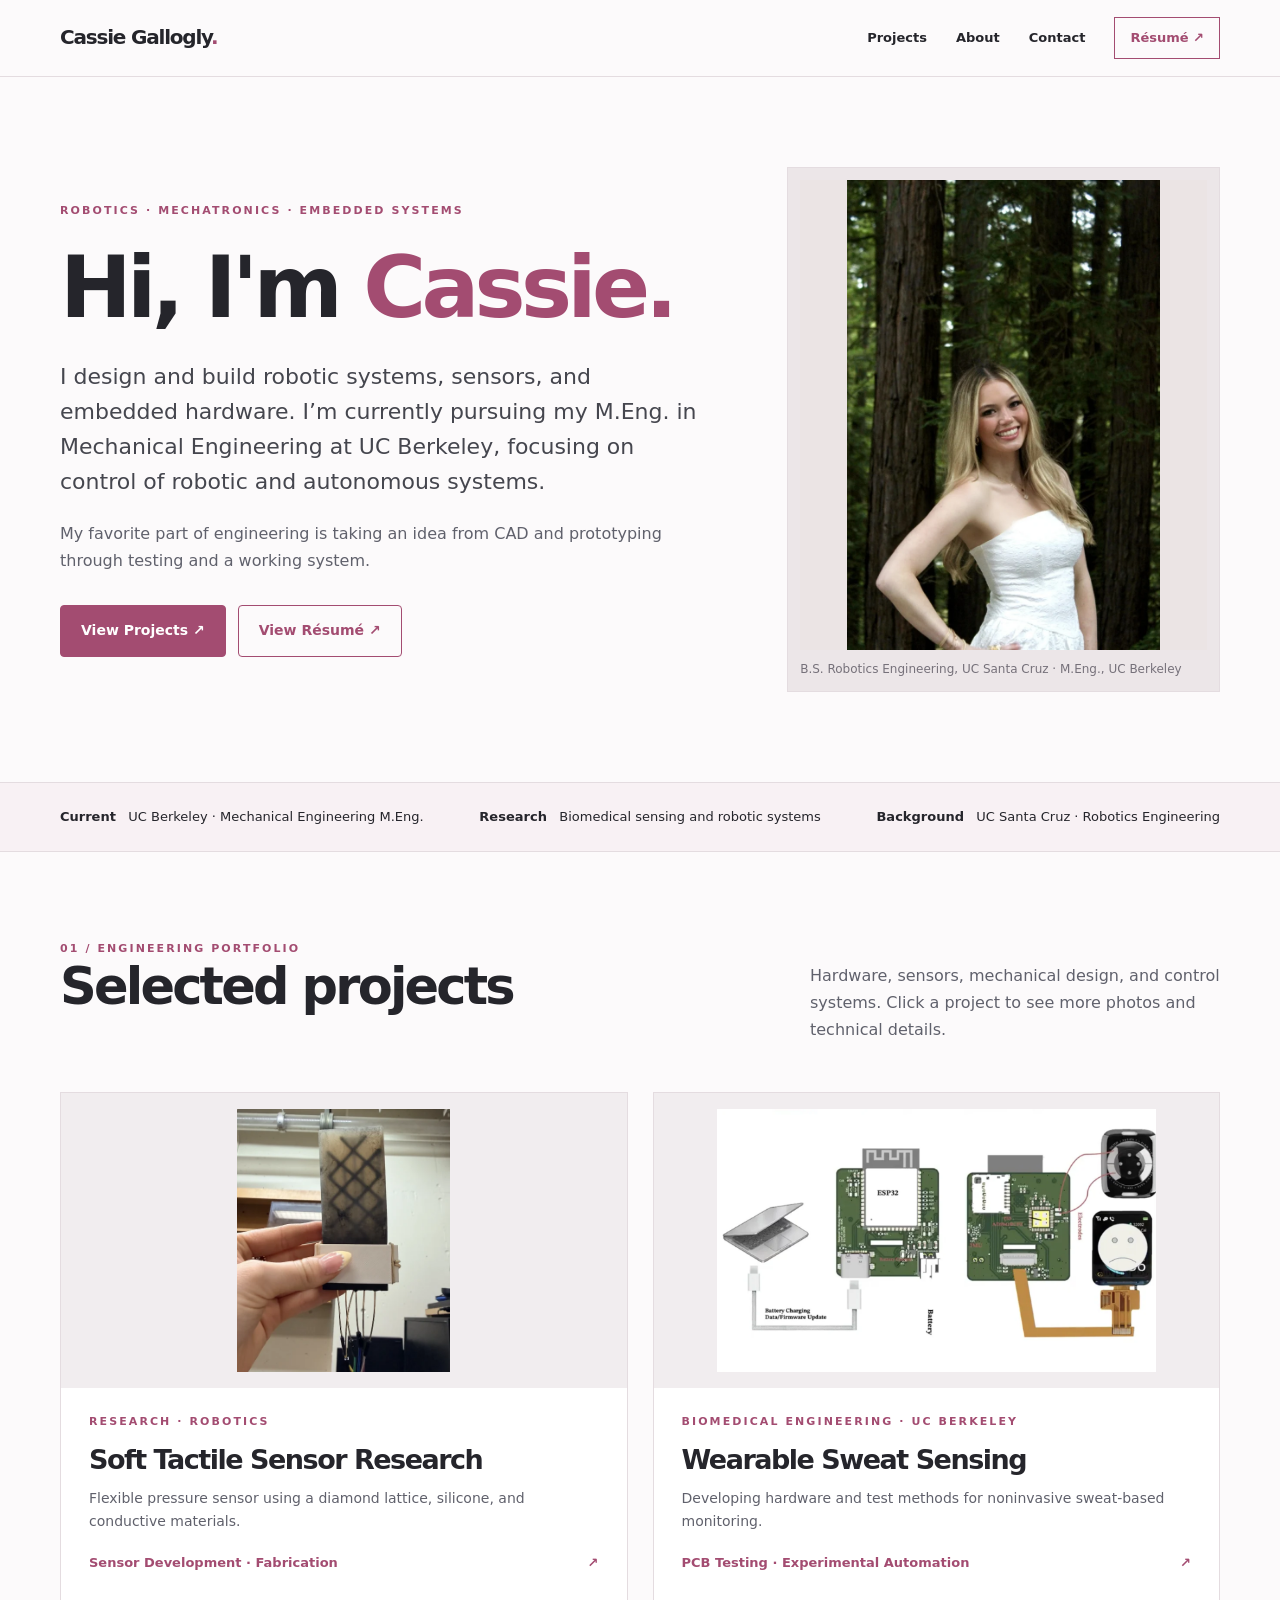
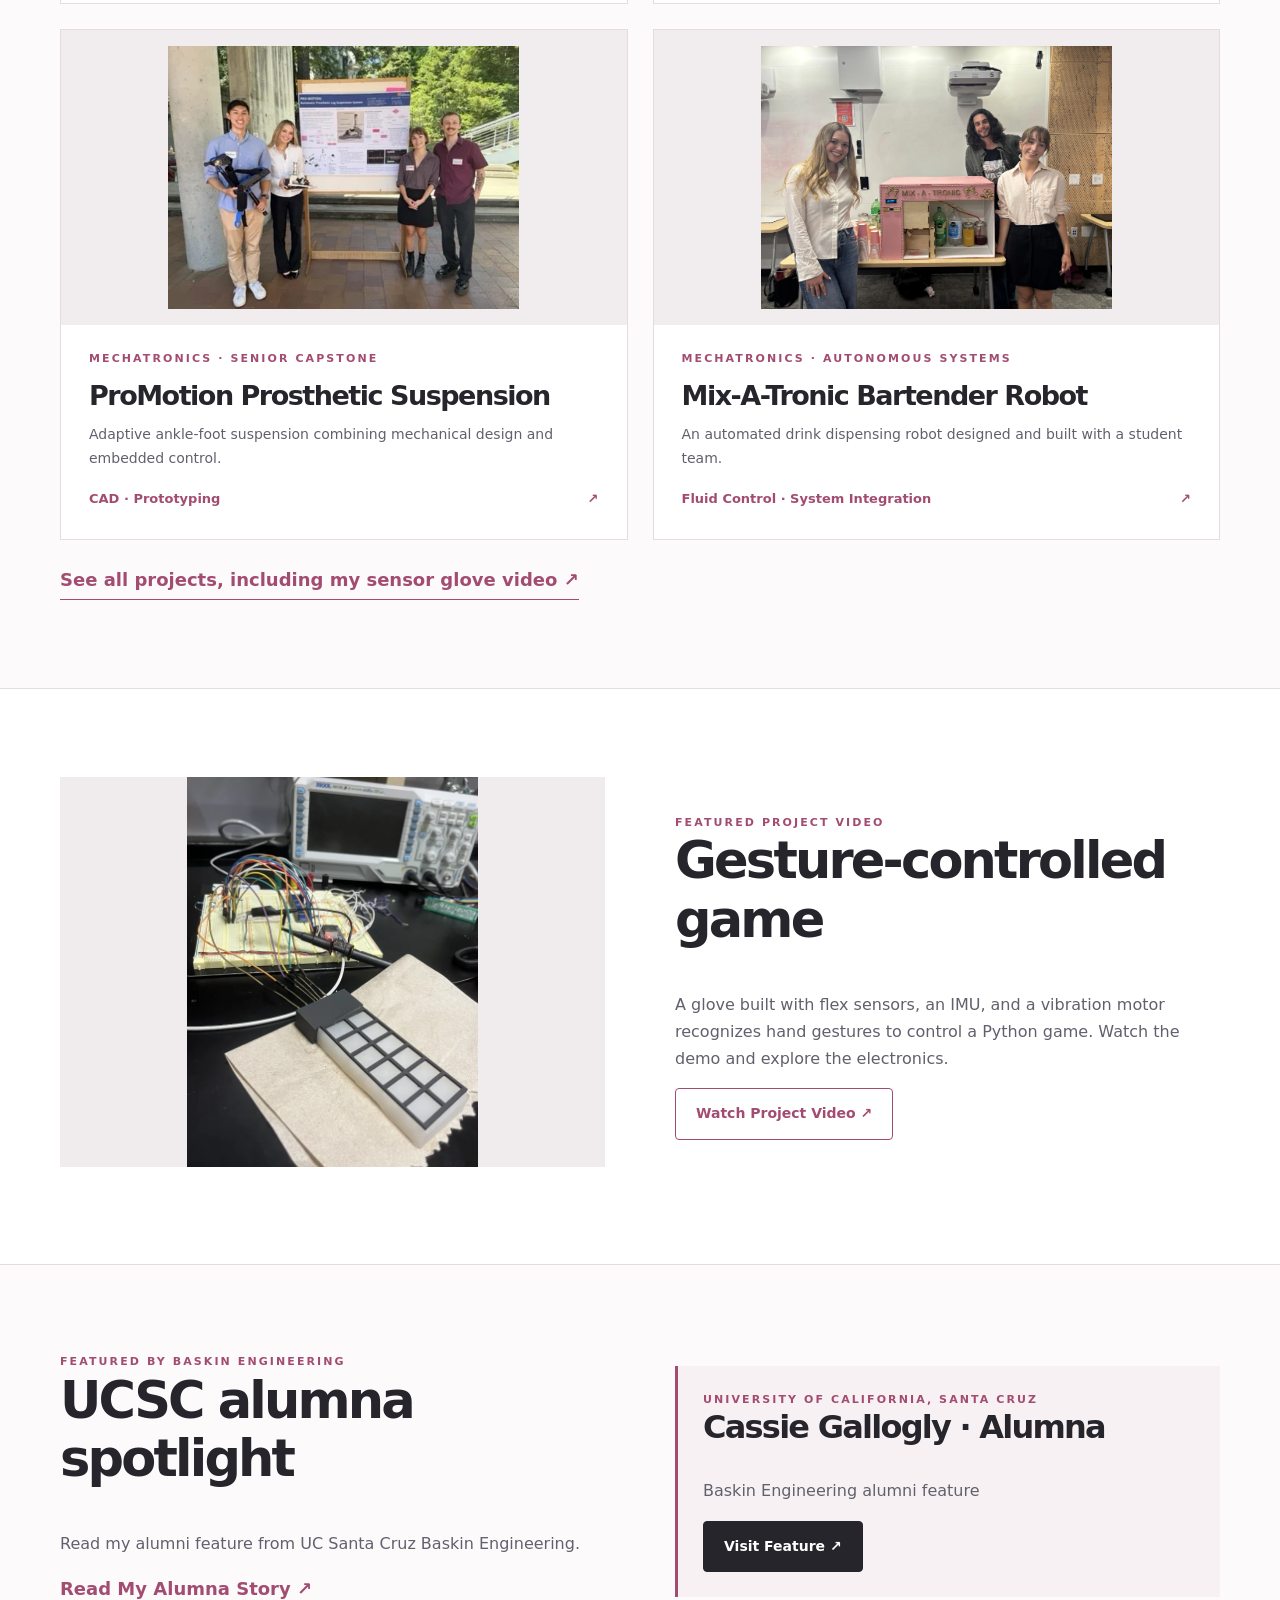
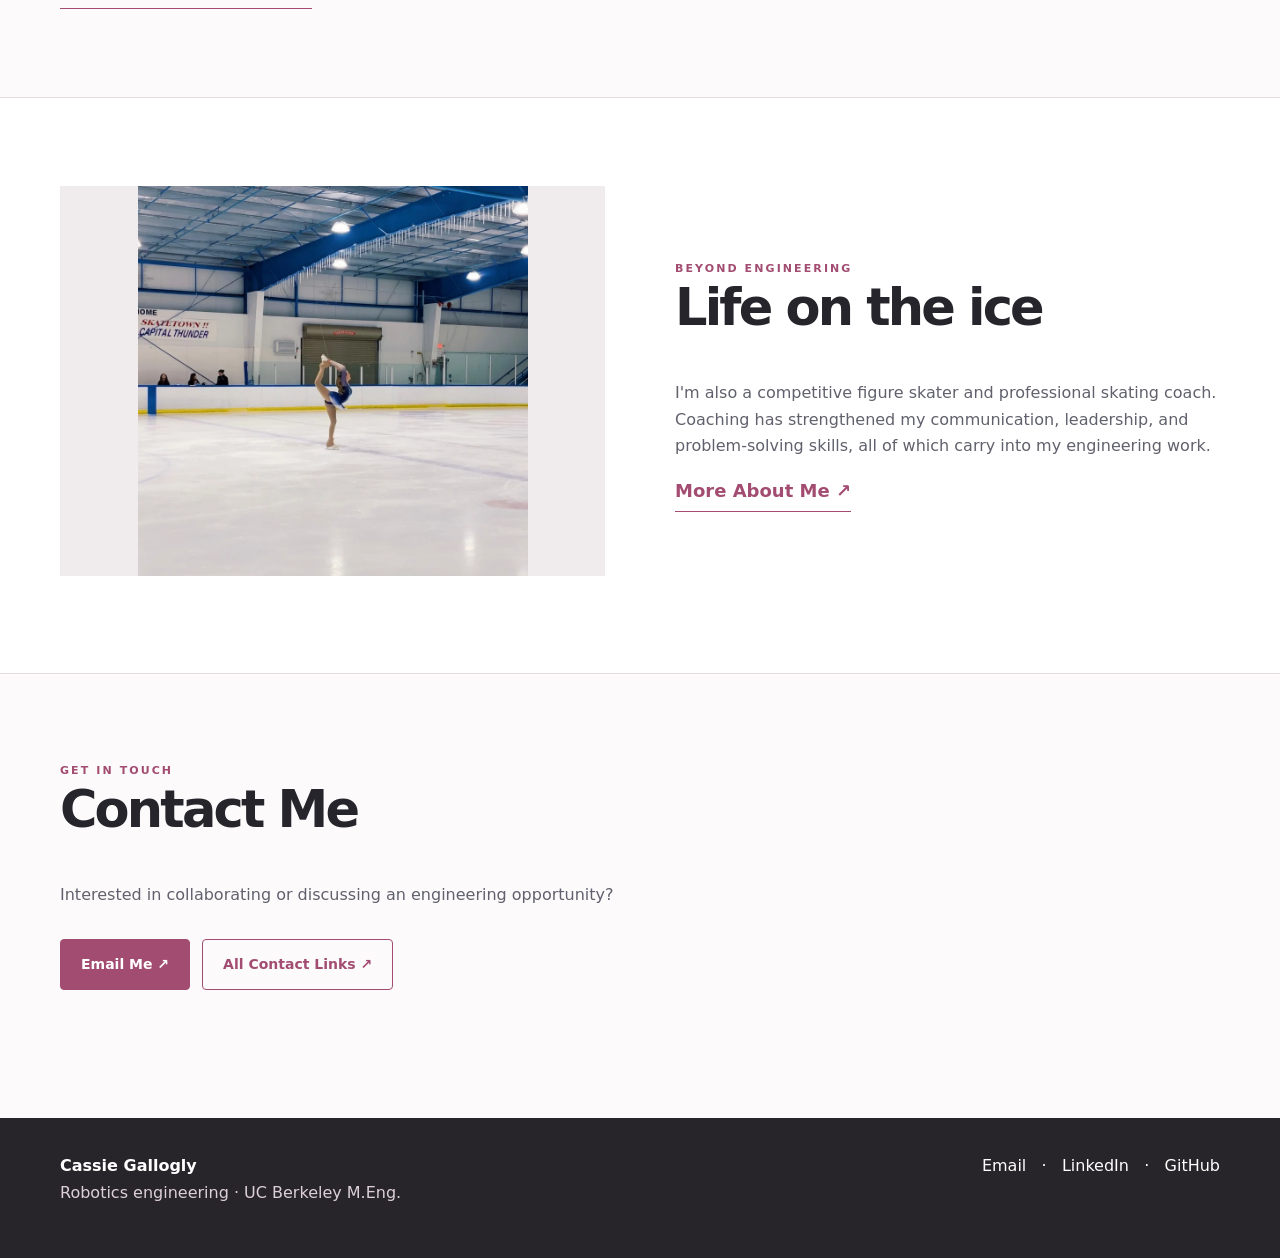
==== commit 03a87ab5: "Add files via upload" ====
--- a/index.html
+++ b/index.html
@@ -1,46 +1,7 @@
-<!doctype html>
-<html lang="en">
-<head>
-<meta charset="utf-8">
-<meta name="viewport" content="width=device-width, initial-scale=1">
-<meta name="theme-color" content="#fff8fa">
-<meta name="description" content="Cassie Gallogly, robotics engineer and UC Berkeley M.Eng. student. Explore research in tactile sensing, biomedical systems, mechatronics, and a life in figure skating.">
-<title>Cassie Gallogly | Robotics Engineer</title>
-<link rel="preconnect" href="https://fonts.googleapis.com">
-<link rel="preconnect" href="https://fonts.gstatic.com" crossorigin>
-<link href="https://fonts.googleapis.com/css2?family=DM+Sans:wght@400;500;600;700&family=Playfair+Display:wght@400;500;600;700&display=swap" rel="stylesheet">
-<style>
-:root{--bg:#fff8fa;--paper:#ffffff;--pale:#f7e7ee;--blush:#f5dce6;--rose:#ce8fa9;--deep:#8a526b;--ink:#30262d;--muted:#756a70;--line:#e8d9e0;--max:1160px}
-*{box-sizing:border-box}html{scroll-behavior:smooth}body{margin:0;background:var(--bg);color:var(--ink);font:16px/1.7 'DM Sans',Arial,sans-serif;-webkit-font-smoothing:antialiased}a{color:inherit}a:focus-visible,button:focus-visible,summary:focus-visible{outline:3px solid var(--deep);outline-offset:5px}img{display:block;max-width:100%}button{font:inherit}::selection{background:#e6b5cb} .container{width:min(var(--max),calc(100% - 52px));margin-inline:auto} .serif{font-family:'Playfair Display',Georgia,serif} .eyebrow{font-size:11px;font-weight:700;letter-spacing:.19em;text-transform:uppercase;color:var(--deep)}
-header{position:sticky;top:0;background:#fff8faf2;backdrop-filter:blur(18px);border-bottom:1px solid var(--line);z-index:20}.navigation{min-height:78px;display:flex;align-items:center;justify-content:space-between;gap:16px}.logo{text-decoration:none;font-family:'Playfair Display',serif;font-size:26px;font-weight:700;letter-spacing:-.055em}.logo b{color:var(--rose)}nav{display:flex;align-items:center;gap:25px}nav a{text-decoration:none;font-size:12px;font-weight:700;transition:color .2s}nav a:hover,.footer-links a:hover{color:var(--deep)}.nav-pill{border:1px solid var(--rose);border-radius:40px;padding:8px 14px}
-.hero{display:grid;grid-template-columns:1.05fr .95fr;min-height:660px;gap:70px;align-items:center;padding-top:72px;padding-bottom:92px}.hero h1{font-family:'Playfair Display',Georgia,serif;font-size:clamp(67px,7vw,110px);letter-spacing:-.065em;line-height:1.02;font-weight:500;margin:18px 0 27px}.hero h1 em{font-style:italic;color:var(--deep)}.hero-lead{font-size:18px;line-height:1.8;color:#50454b;max-width:585px}.hero-sub{color:var(--muted);font-size:13px;margin-top:16px}.buttons{display:flex;flex-wrap:wrap;gap:12px;margin-top:28px}.btn{display:inline-flex;align-items:center;justify-content:center;gap:12px;padding:13px 20px;border-radius:50px;text-decoration:none;background:var(--deep);color:white;font-size:13px;font-weight:700;border:1px solid var(--deep);transition:transform .2s,background .2s}.btn:hover{transform:translateY(-2px);background:#713c54}.btn.outline{background:transparent;color:var(--ink);border:1px solid #d6afbf}.btn.outline:hover{background:var(--pale)}.hero-photo-wrap{position:relative;padding:18px 18px 35px 10px}.hero-photo-wrap:before{content:"";position:absolute;right:-10px;bottom:8px;width:88%;height:88%;background:var(--blush);border-radius:220px 220px 12px 12px;transform:rotate(4deg)}.hero-photo{position:relative;width:100%;height:515px;object-fit:cover;object-position:center 38%;border-radius:240px 240px 12px 12px;box-shadow:0 24px 54px #70405120}.photo-caption{position:absolute;right:6px;bottom:16px;background:white;padding:13px 19px;border-radius:50px;box-shadow:0 9px 28px #70405118;font-size:11px;font-weight:700;color:var(--deep)}
-.ticker{background:var(--pale);border-block:1px solid var(--line)}.ticker .container{display:flex;flex-wrap:wrap;justify-content:space-between;gap:14px;padding:18px 0;font-size:12px;font-weight:600;color:#745768}.ticker span:before{content:'✳';color:var(--rose);margin-right:10px}
-.section{padding:104px 0}.heading{display:flex;justify-content:space-between;align-items:end;gap:30px;margin-bottom:40px}.heading h2,.section-title{font-family:'Playfair Display',Georgia,serif;font-weight:500;font-size:clamp(40px,4.6vw,63px);line-height:1.15;letter-spacing:-.045em;margin:10px 0}.heading p{max-width:385px;color:var(--muted);font-size:14px}.projects{display:grid;grid-template-columns:repeat(2,minmax(0,1fr));gap:23px}.project{background:var(--paper);border:1px solid var(--line);border-radius:14px;overflow:hidden;box-shadow:0 5px 20px #5c334006}.project figure{margin:0;height:300px;background:var(--pale);overflow:hidden;position:relative}.project figure img{width:100%;height:100%;object-fit:cover;transition:transform .45s}.project:hover figure img{transform:scale(1.035)}.project .content{padding:27px 29px 30px}.project h3{font:500 28px/1.27 'Playfair Display',Georgia,serif;letter-spacing:-.025em;margin:9px 0 13px}.project p{color:var(--muted);font-size:14px;line-height:1.75;margin:0 0 16px}.number{position:absolute;top:17px;left:17px;border-radius:40px;background:#fffaf3eb;padding:7px 12px;font-size:10px;letter-spacing:.1em;font-weight:700;color:var(--deep)}.category{font-size:10px;letter-spacing:.16em;font-weight:700;color:var(--deep);text-transform:uppercase}.tags{display:flex;flex-wrap:wrap;gap:7px}.tag{background:#faedf2;color:#845b6e;padding:5px 9px;border-radius:99px;font-size:11px;font-weight:600}.project details{border-top:1px solid var(--line);margin-top:20px;padding-top:15px}.project summary{cursor:pointer;color:var(--deep);font-size:13px;font-weight:700;list-style:none}.project summary:after{content:' +';font-size:18px}.project details[open] summary:after{content:' −'}.project details p{margin-top:14px}.project details a{color:var(--deep);text-decoration:underline;text-underline-offset:3px}.art{height:100%;display:flex;align-items:center;justify-content:center;position:relative;overflow:hidden;background:linear-gradient(135deg,#f9dce8,#edc4d4)}.art:before,.art:after{content:"";position:absolute;border:1px solid #ffffff80;border-radius:50%;width:450px;height:450px}.art:before{left:-210px;top:-170px}.art:after{right:-185px;bottom:-270px}.art .art-center{position:relative;z-index:1;text-align:center;padding:15px;max-width:320px}.art .art-icon{font:500 84px/1 'Playfair Display',serif;color:#965b76}.art strong{display:block;font-family:'Playfair Display',serif;font-size:27px;font-weight:500;color:#6e3c55;margin-top:12px}.art span{font-size:12px;color:#955d76}.note{font-size:12px;color:var(--muted);margin-top:18px}
-.about-panel{background:#f6e7ed;border-block:1px solid var(--line)}.about-grid{display:grid;grid-template-columns:1fr 1.15fr;gap:90px;align-items:start}.about-grid p{color:#554b50;line-height:1.9;margin-top:0}.education{margin-top:24px}.edu-item{padding:19px 0;border-top:1px solid #dec9d3;display:flex;justify-content:space-between;gap:20px}.edu-item strong{display:block;font-size:15px}.edu-item small{display:block;color:var(--muted);font-size:12px;margin-top:6px}.edu-item time{font-size:12px;color:var(--deep);white-space:nowrap}.skill-list{display:flex;flex-wrap:wrap;gap:7px;margin-top:21px}.skill-list span{padding:7px 11px;border:1px solid #d6b5c3;border-radius:30px;font-size:11px;color:#7e5568}
-.skating-grid{display:grid;grid-template-columns:.9fr 1.1fr;gap:50px;align-items:center}.skating-copy p{color:var(--muted);font-size:15px}.gallery{display:grid;grid-template-columns:1fr 1fr;gap:12px}.gallery img{width:100%;height:225px;object-fit:cover;border-radius:9px}.gallery img:nth-child(2){object-position:center 25%}.gallery img:nth-child(3){object-position:center 20%}.gallery img:nth-child(4){object-position:center 38%}.gallery-caption{font-size:11px;color:var(--muted);margin-top:10px}
-.links-panel{background:#fff;border-block:1px solid var(--line)}.resource-grid{display:grid;grid-template-columns:repeat(3,1fr);gap:20px;margin-top:28px}.resource{padding:25px;border:1px solid var(--line);border-radius:12px;text-decoration:none;transition:background .2s}.resource:hover{background:var(--bg)}.resource strong{font:500 22px/1.35 'Playfair Display',serif;display:block;margin:8px 0}.resource span{font-size:12px;color:var(--muted)}.resource .arrow{font-size:20px;color:var(--deep)}
-.contact{padding:100px 0}.contact-inner{text-align:center;max-width:780px;margin:auto}.contact-inner h2{font:500 clamp(46px,6vw,75px)/1.1 'Playfair Display',serif;letter-spacing:-.045em;margin:10px 0 20px}.contact-inner p{color:var(--muted)}.contact-actions{display:flex;gap:12px;flex-wrap:wrap;justify-content:center;margin:26px 0}.contact-details{display:flex;gap:17px;flex-wrap:wrap;justify-content:center;font-size:13px}.contact-details a{color:var(--deep);text-decoration:none}.contact-details a:hover{text-decoration:underline}
-footer{background:#33262e;color:#eadce3}.footer-row{display:flex;flex-wrap:wrap;justify-content:space-between;gap:18px;align-items:center;padding:25px 0;font-size:12px}.footer-links{display:flex;flex-wrap:wrap;gap:22px}.footer-links a{color:#eadce3;text-decoration:none}
-@media(max-width:1000px){nav{gap:12px}.hero{gap:36px}.hero-photo{height:470px}.about-grid{gap:40px}.skating-grid{gap:24px}}@media(max-width:760px){.container{width:min(var(--max),calc(100% - 34px))}.navigation{min-height:70px;flex-wrap:wrap;padding:12px 0}nav{gap:13px;flex-wrap:wrap}nav a{font-size:11px}.nav-pill{padding:6px 10px}.hero{grid-template-columns:1fr;padding:65px 0;gap:30px}.hero h1{font-size:72px}.hero-photo-wrap{max-width:520px;margin-inline:auto;width:100%}.hero-photo{height:410px}.heading{display:block}.projects{grid-template-columns:1fr}.project figure{height:270px}.section{padding:72px 0}.about-grid,.skating-grid{grid-template-columns:1fr;gap:25px}.gallery img{height:210px}.resource-grid{grid-template-columns:1fr}.edu-item{flex-wrap:wrap}.contact{padding:70px 0}}@media(max-width:420px){.hero h1{font-size:59px}.logo{font-size:24px}.gallery img{height:170px}.project figure{height:240px}.project .content{padding:22px}}
-@media(prefers-reduced-motion:reduce){html{scroll-behavior:auto}*{transition:none!important}}
-</style>
-</head>
-<body>
-<header><div class="container navigation"><a class="logo" href="#home" aria-label="Cassie Gallogly home">Cassie<span style="color:var(--rose)">.</span></a><nav aria-label="Main navigation"><a href="#projects">Projects</a><a href="#about">About</a><a href="#skating">Skating</a><a href="#research">Research</a><a class="nav-pill" href="#contact">Connect ↗</a></nav></div></header>
-<main>
-<section class="container hero" id="home"><div><div class="eyebrow">Robotics engineer · UC Berkeley M.Eng.</div><h1>Hi, I'm<br><em>Cassie.</em></h1><p class="hero-lead">Engineering with creativity, precision, and purpose. I design, build, and test robotic systems that turn exciting ideas into real-world solutions.</p><p class="hero-sub">Robotics · Mechatronics · Biomedical Devices · Sensor Development</p><div class="buttons"><a class="btn" href="#projects">Explore my work ↗</a><a class="btn outline" href="Cassie_Gallogly_Resume.pdf" target="_blank" rel="noopener">View résumé ↗</a></div></div><div class="hero-photo-wrap"><img class="hero-photo" src="images/hero-portrait.webp" alt="Cassie at her UC Santa Cruz graduation in the redwoods"><div class="photo-caption">Engineer, skater & curious mind ♡</div></div></section>
-<div class="ticker"><div class="container"><span>UC Berkeley Mechanical Engineering</span><span>UC Santa Cruz Robotics Engineering</span><span>Professional Figure Skating Coach</span></div></div>
-<section id="projects" class="section container"><div class="heading"><div><div class="eyebrow">01 / Selected work</div><h2>Things I've <em style="color:var(--deep)">built.</em></h2></div><p>From soft tactile sensors to assistive technology and autonomous systems, these are some of the engineering projects I've loved working on.</p></div><div class="projects">
-<article class="project"><figure><div class="art" role="img" aria-label="Decorative pink tactile sensor project artwork; a prototype photo can be added later"><div class="art-center"><div class="art-icon">✳</div><strong>Soft tactile sensing</strong><span>Prototype photograph coming soon</span></div></div><span class="number">PROJECT / 01</span></figure><div class="content"><div class="category">Research · Soft robotics</div><h3>Soft Tactile Sensor Research</h3><p>At UCSC's Tactile Manipulation Lab, I designed and fabricated flexible sensors using a sacrificial PVA scaffold and a diamond-lattice channel structure. I investigated conductive materials and evaluated the sensors' response to applied pressure.</p><div class="tags"><span class="tag">Sensor Design</span><span class="tag">3D Printing</span><span class="tag">Materials Testing</span></div><details><summary>Read more about this project</summary><p>Working with Professor Tae Myung Huh, I explored carbon black and silicone composites, conductive hydrogels, and geometric optimization. The goal was a soft sensing surface that can detect pressure and spatial touch information for robotic manipulation.</p><p><a href="https://tml.engineering.ucsc.edu/people/" target="_blank" rel="noopener">Visit the Tactile Manipulation Lab ↗</a></p></details></div></article>
-<article class="project"><figure><div class="art" role="img" aria-label="Decorative pink biomedical smartwatch project artwork; prototype photograph can be added later"><div class="art-center"><div class="art-icon">♡</div><strong>Wearable health sensing</strong><span>Prototype photograph coming soon</span></div></div><span class="number">PROJECT / 02</span></figure><div class="content"><div class="category">Graduate research · Biomedical devices</div><h3>Noninvasive Metabolic Health Monitoring</h3><p>At UC Berkeley's Liwei Lin Lab, I'm contributing to the development of a smartwatch that uses sweat sensing to monitor metabolic health. My work spans PCB debugging, sensor experiments, CAD, and automation for collecting training data.</p><div class="tags"><span class="tag">Biomedical Sensing</span><span class="tag">PCB Testing</span><span class="tag">Experimental Automation</span></div><details><summary>Read more about this project</summary><p>Our team is developing repeatable sweat measurement workflows and an automated system to help gather larger datasets for machine learning analysis. The research also includes smartwatch design and collaboration with UCSF toward human sample testing.</p><p><a href="https://linlab.me.berkeley.edu/" target="_blank" rel="noopener">Visit the Liwei Lin Lab ↗</a></p></details></div></article>
-<article class="project"><figure><img loading="lazy" src="images/promootion-team.webp" alt="Cassie and the ProMotion capstone team presenting their prosthetic suspension system"><span class="number">PROJECT / 03</span></figure><div class="content"><div class="category">Senior capstone · Medical robotics</div><h3>ProMotion Prosthetic Suspension</h3><p>My senior capstone team developed an adaptive ankle-foot suspension system for transtibial prostheses. We integrated an adjustable air shock, mechanical linkages, an ESP32, IMU sensing, and servo actuation into a functional prototype.</p><div class="tags"><span class="tag">Mechanical Design</span><span class="tag">CAD</span><span class="tag">Mechatronics</span></div><details><summary>Read more about this project</summary><p>I focused on mechanical design, CAD, component selection, integration, and prototype fabrication. I loved that we could apply mechatronics to a device intended to make everyday mobility easier.</p><p><a href="https://www.researchgate.net/publication/408166433_ProMotion_An_Adaptive_Suspension_System_for_Transtibial_Prostheses" target="_blank" rel="noopener">Read the ProMotion publication ↗</a></p></details></div></article>
-<article class="project"><figure><img loading="lazy" src="images/bartender-team.webp" alt="Cassie and teammates posing with the pink Mix-A-Tronic autonomous drink mixing robot"><span class="number">PROJECT / 04</span></figure><div class="content"><div class="category">Mechatronics · Embedded systems</div><h3>Mix-A-Tronic Bartender Robot</h3><p>Designed and built an autonomous bartender robot that selects, mixes, and dispenses drinks. Our multidisciplinary team integrated fluid actuators, electronic controls, sensors, and embedded firmware into an interactive system.</p><div class="tags"><span class="tag">Embedded Systems</span><span class="tag">Feedback Control</span><span class="tag">Prototyping</span></div><details><summary>Read more about this project</summary><p>We used sensor feedback and iterative testing to improve pouring consistency. It was one of my favorite ways to combine creativity, mechanical design, electronics, and programming into a complete working build.</p></details></div></article>
-</div><p class="note">More project photographs, CAD designs, and testing results can be added to these cards at any time.</p></section>
-<section id="about" class="section about-panel"><div class="container about-grid"><div><div class="eyebrow">02 / About me</div><h2 class="section-title">Curious by nature.<br><em style="color:var(--deep)">Driven to build.</em></h2><p>I've always loved understanding how things move, work, and interact with the world around them. What excites me most is seeing an idea go from a sketch to a real prototype, especially when mechanical design, electronics, and controls all come together.</p></div><div><p>I graduated with honors from UC Santa Cruz in 2026 with a B.S. in Robotics Engineering and a minor in Electrical Engineering. I'm now pursuing my Master of Engineering in Mechanical Engineering at UC Berkeley, specializing in the control of robotic and autonomous systems.</p><p>My interests include robotics, biomedical technology, autonomous systems, and hands-on experimentation. Outside of the lab, I compete in figure skating and coach students of all levels. Both engineering and skating have taught me the value of patience, precision, and the willingness to keep improving.</p><div class="education"><div class="edu-item"><div><strong>University of California, Berkeley</strong><small>M.Eng. Mechanical Engineering · Control of Robotic and Autonomous Systems</small></div><time>2026 to 2027</time></div><div class="edu-item"><div><strong>University of California, Santa Cruz</strong><small>B.S. Robotics Engineering · Electrical Engineering minor · Honors</small></div><time>2022 to 2026</time></div></div><div class="skill-list"><span>Robotics</span><span>Mechanical Design</span><span>CAD</span><span>Embedded Systems</span><span>Controls</span><span>Python</span><span>C/C++</span><span>Prototyping</span></div></div></div></section>
-<section id="skating" class="section container"><div class="skating-grid"><div class="skating-copy"><div class="eyebrow">03 / Beyond engineering</div><h2 class="section-title">Life on <em style="color:var(--deep)">the ice.</em></h2><p>Figure skating has been a part of my life for as long as I can remember. I grew up training competitively in Los Angeles, worked on triple jumps, and participated in U.S. Figure Skating National Showcase and international Theatre on Ice competitions.</p><p>Today, I continue competing as a collegiate skater at UC Berkeley while working as a professional figure skating coach. Since 2023, I've taught everyone from first-time skaters to competitive athletes learning double jumps.</p><p>Coaching has shaped how I lead and communicate, and skating has shaped how I handle challenges. To me, skating and engineering share a lot: mechanics, creativity, discipline, and countless small improvements that add up to something exciting.</p></div><div><div class="gallery"><img loading="lazy" src="images/skating-performance.webp" alt="Cassie performing a figure skating program on ice"><img loading="lazy" src="images/skating-spin.webp" alt="Cassie practicing a figure skating spin"><img loading="lazy" src="images/coach-students.webp" alt="Cassie coaching young figure skaters at the rink"><img loading="lazy" src="images/coach-podium.webp" alt="Cassie celebrating a student figure skating competition result"></div><div class="gallery-caption">Competitive skating, coaching, and celebrating every little milestone ♡</div></div></div></section>
-<section id="research" class="section links-panel"><div class="container"><div class="eyebrow">04 / Research and writing</div><h2 class="section-title">A little more <em style="color:var(--deep)">about my work.</em></h2><div class="resource-grid"><a class="resource" target="_blank" rel="noopener" href="https://www.researchgate.net/publication/408166433_ProMotion_An_Adaptive_Suspension_System_for_Transtibial_Prostheses"><div class="eyebrow">Publication</div><strong>ProMotion: Adaptive Suspension</strong><span>Transtibial prosthetic suspension system</span><div class="arrow">↗</div></a><a class="resource" target="_blank" rel="noopener" href="https://tml.engineering.ucsc.edu/people/"><div class="eyebrow">Research affiliation</div><strong>Tactile Manipulation Lab</strong><span>UC Santa Cruz · Soft sensing and manipulation</span><div class="arrow">↗</div></a><a class="resource" target="_blank" rel="noopener" href="https://linlab.me.berkeley.edu/"><div class="eyebrow">Research affiliation</div><strong>Liwei Lin Laboratory</strong><span>UC Berkeley · Biomedical sensing and devices</span><div class="arrow">↗</div></a></div></div></section>
-<section id="contact" class="contact container"><div class="contact-inner"><div class="eyebrow">05 / Let's connect</div><h2>Let's make something <em style="color:var(--deep)">meaningful.</em></h2><p>I'm always excited to connect with engineers, researchers, and people building creative solutions in robotics, mechatronics, biomedical technology, and autonomous systems. I'd love to hear from you!</p><div class="contact-actions"><a class="btn" href="mailto:cassiegallogly21@gmail.com">Email me ↗</a><a class="btn outline" href="Cassie_Gallogly_Resume.pdf" download>Download résumé ↓</a></div><div class="contact-details"><a href="mailto:cassiegallogly21@gmail.com">cassiegallogly21@gmail.com</a><a href="tel:+13109729826">310-972-9826</a><a href="https://www.linkedin.com/in/cassie-gallogly-879199278/" target="_blank" rel="noopener">LinkedIn ↗</a><a href="https://github.com/CassieGallogly" target="_blank" rel="noopener">GitHub ↗</a></div></div></section>
-</main>
-<footer><div class="container footer-row"><span>© <span id="year">2026</span> Cassie Gallogly. Made with curiosity and a little pink ♡</span><div class="footer-links"><a href="#projects">Projects</a><a href="#skating">Skating</a><a href="#home">Back to top ↑</a></div></div></footer>
-<script>document.getElementById('year').textContent=new Date().getFullYear();</script>
-</body></html>
+<!doctype html><html lang="en"><head><meta charset="utf-8"><meta name="viewport" content="width=device-width,initial-scale=1"><meta name="theme-color" content="#fcfafb"><meta name="description" content="Cassie Gallogly, robotics engineer and UC Berkeley M.Eng. student. Engineering research and project portfolio."><title>Engineering Portfolio | Cassie Gallogly</title><link rel="stylesheet" href="styles.css"></head><body><header class="topbar"><div class="container nav"><a class="brand" href="index.html">Cassie Gallogly<em>.</em></a><nav class="links" aria-label="Navigation"><a href="projects.html">Projects</a><a href="about.html">About</a><a href="contact.html">Contact</a><a class="navresume" href="Cassie_Gallogly_Resume.pdf" target="_blank">Résumé ↗</a></nav></div></header><main><div class="container hero"><div><div class="label">Robotics · Mechatronics · Embedded Systems</div><h1>Hi, I'm <span>Cassie.</span></h1><p class="lead">I design and build robotic systems, sensors, and embedded hardware. I’m currently pursuing my M.Eng. in Mechanical Engineering at UC Berkeley, focusing on control of robotic and autonomous systems.</p><p>My favorite part of engineering is taking an idea from CAD and prototyping through testing and a working system.</p><div class="actionrow"><a class="button" href="projects.html">View Projects ↗</a><a class="button alt" href="Cassie_Gallogly_Resume.pdf" target="_blank">View Résumé ↗</a></div></div><div class="heroimg"><img src="assets/portrait.webp" alt="Cassie Gallogly at UCSC graduation" loading="lazy" class=""><p class="caption">B.S. Robotics Engineering, UC Santa Cruz · M.Eng., UC Berkeley</p></div></div>
+<div class="banner"><div class="container"><div><b>Current</b> &nbsp; UC Berkeley · Mechanical Engineering M.Eng.</div><div><b>Research</b> &nbsp; Biomedical sensing and robotic systems</div><div><b>Background</b> &nbsp; UC Santa Cruz · Robotics Engineering</div></div></div>
+<section class="container section"><div class="sectionhead"><div><div class="label">01 / Engineering portfolio</div><h2>Selected projects</h2></div><p>Hardware, sensors, mechanical design, and control systems. Click a project to see more photos and technical details.</p></div><div class="projectgrid"><a class="card" href="tactile.html"><div class="imagepanel"><img src="assets/sensor-prototype.webp" alt="Soft Tactile Sensor Research" loading="lazy" class=""></div><div class="cardinfo"><div class="label">Research · Robotics</div><h3>Soft Tactile Sensor Research</h3><p>Flexible pressure sensor using a diamond lattice, silicone, and conductive materials.</p><div class="cardbottom"><span>Sensor Development · Fabrication</span><span aria-hidden="true">↗</span></div></div></a><a class="card" href="sweat.html"><div class="imagepanel"><img src="assets/wearable-board.webp" alt="Wearable Sweat Sensing" loading="lazy" class=""></div><div class="cardinfo"><div class="label">Biomedical Engineering · UC Berkeley</div><h3>Wearable Sweat Sensing</h3><p>Developing hardware and test methods for noninvasive sweat-based monitoring.</p><div class="cardbottom"><span>PCB Testing · Experimental Automation</span><span aria-hidden="true">↗</span></div></div></a><a class="card" href="promotion.html"><div class="imagepanel"><img src="assets/prom otion.webp" alt="ProMotion Prosthetic Suspension" loading="lazy" class=""></div><div class="cardinfo"><div class="label">Mechatronics · Senior Capstone</div><h3>ProMotion Prosthetic Suspension</h3><p>Adaptive ankle-foot suspension combining mechanical design and embedded control.</p><div class="cardbottom"><span>CAD · Prototyping</span><span aria-hidden="true">↗</span></div></div></a><a class="card" href="mixatronic.html"><div class="imagepanel"><img src="assets/mixatronic.webp" alt="Mix-A-Tronic Bartender Robot" loading="lazy" class=""></div><div class="cardinfo"><div class="label">Mechatronics · Autonomous Systems</div><h3>Mix-A-Tronic Bartender Robot</h3><p>An automated drink dispensing robot designed and built with a student team.</p><div class="cardbottom"><span>Fluid Control · System Integration</span><span aria-hidden="true">↗</span></div></div></a></div><div style="margin-top:25px"><a class="large-link" href="projects.html">See all projects, including my sensor glove video ↗</a></div></section>
+<section class="features section"><div class="container split"><div><img src="assets/glove-lab.webp" alt="Sensor glove embedded hardware" loading="lazy" class="featureimg"></div><div><div class="label">Featured project video</div><h2>Gesture-controlled game</h2><p>A glove built with flex sensors, an IMU, and a vibration motor recognizes hand gestures to control a Python game. Watch the demo and explore the electronics.</p><a class="button alt" href="glove.html">Watch Project Video ↗</a></div></div></section>
+<section class="container section"><div class="split"><div><div class="label">Featured by Baskin Engineering</div><h2>UCSC alumna spotlight</h2><p>Read my alumni feature from UC Santa Cruz Baskin Engineering.</p><a class="large-link" href="https://engineering.ucsc.edu/voices/cassie-gallogly-alumna/" target="_blank" rel="noopener">Read My Alumna Story ↗</a></div><div class="articlebox"><div class="label">University of California, Santa Cruz</div><h3>Cassie Gallogly · Alumna</h3><p>Baskin Engineering alumni feature</p><a class="button dark" href="https://engineering.ucsc.edu/voices/cassie-gallogly-alumna/" target="_blank" rel="noopener">Visit Feature ↗</a></div></div></section>
+<section class="features section"><div class="container split"><div><img src="assets/skating-action.webp" alt="Cassie competing on the ice" loading="lazy" class="featureimg"></div><div><div class="label">Beyond engineering</div><h2>Life on the ice</h2><p>I'm also a competitive figure skater and professional skating coach. Coaching has strengthened my communication, leadership, and problem-solving skills, all of which carry into my engineering work.</p><a class="large-link" href="about.html">More About Me ↗</a></div></div></section>
+<section class="container section"><div class="label">Get in touch</div><h2>Contact Me</h2><p>Interested in collaborating or discussing an engineering opportunity?</p><div class="actionrow"><a class="button" href="mailto:cassiegallogly21@gmail.com">Email Me ↗</a><a class="button alt" href="contact.html">All Contact Links ↗</a></div></section></main><footer class="footer"><div class="container footinner"><div><b>Cassie Gallogly</b><p>Robotics engineering · UC Berkeley M.Eng.</p></div><div><a href="mailto:cassiegallogly21@gmail.com">Email</a> &nbsp; · &nbsp; <a href="https://www.linkedin.com/in/cassie-gallogly-879199278/" target="_blank" rel="noopener">LinkedIn</a> &nbsp; · &nbsp; <a href="https://github.com/CassieGallogly" target="_blank" rel="noopener">GitHub</a></div></div></footer></body></html>
--- a/styles.css
+++ b/styles.css
@@ -0,0 +1,5 @@
+
+:root{--bg:#fcfafb;--white:#fff;--ink:#25252b;--muted:#60616c;--rose:#a34c71;--rose2:#f3e4eb;--line:#e4dce0;--soft:#f8f1f4;--width:1160px}
+*{box-sizing:border-box}html{scroll-behavior:smooth}body{margin:0;background:var(--bg);color:var(--ink);font:16px/1.68 Inter,ui-sans-serif,system-ui,-apple-system,'Segoe UI',sans-serif}a{color:inherit;text-decoration:none}img{max-width:100%}button{font:inherit}a:focus-visible,button:focus-visible{outline:3px solid var(--rose);outline-offset:3px}.container{width:min(var(--width),calc(100% - 52px));margin:auto}.topbar{position:sticky;top:0;background:#fcfafbf2;backdrop-filter:blur(12px);border-bottom:1px solid var(--line);z-index:20}.nav{display:flex;align-items:center;justify-content:space-between;min-height:76px;gap:18px}.brand{font-size:20px;font-weight:800;letter-spacing:-.06em}.brand em{color:var(--rose);font-style:normal}.links{display:flex;align-items:center;gap:29px;font-size:13px;font-weight:650}.links a:hover,.text-link:hover{color:var(--rose)}.navresume{border:1px solid var(--rose);padding:9px 15px;color:var(--rose)}.label{font-size:11px;text-transform:uppercase;letter-spacing:.19em;font-weight:800;color:var(--rose)}h1,h2,h3,p{margin-top:0}h1,h2,h3{line-height:1.15;letter-spacing:-.055em}h1{font-size:clamp(48px,6.7vw,90px);font-weight:780}h2{font-size:clamp(32px,4vw,51px)}h3{font-size:clamp(23px,2.5vw,34px)}p{color:var(--muted)}.hero{padding:90px 0 90px;display:grid;grid-template-columns:1.2fr .8fr;align-items:center;gap:78px}.hero h1{margin:17px 0 24px}.hero h1 span{color:var(--rose)}.lead{font-size:clamp(18px,1.8vw,22px);line-height:1.58;color:#45464e}.actionrow{display:flex;flex-wrap:wrap;gap:12px;margin-top:30px}.button{display:inline-flex;justify-content:center;align-items:center;gap:10px;padding:13px 20px;border:1px solid var(--rose);background:var(--rose);color:white;font-size:14px;font-weight:750;border-radius:4px;transition:transform .2s}.button:hover{transform:translateY(-2px)}.button.alt{background:transparent;color:var(--rose)}.button.dark{background:var(--ink);border-color:var(--ink)}.heroimg{background:#ece6e8;padding:12px;border:1px solid var(--line)}.heroimg img{width:100%;height:470px;object-fit:contain;background:#ebe4e4;display:block}.caption{font-size:12px;color:#76717a;margin:9px 0 0}.banner{background:var(--soft);border-block:1px solid var(--line);padding:23px 0}.banner .container{display:flex;justify-content:space-between;gap:20px;flex-wrap:wrap;font-size:13px}.banner b{color:var(--ink)}.section{padding:88px 0}.sectionhead{display:flex;justify-content:space-between;align-items:end;gap:20px;margin-bottom:33px}.sectionhead p{max-width:410px}.projectgrid{display:grid;grid-template-columns:repeat(2,minmax(0,1fr));gap:25px}.card{display:block;border:1px solid var(--line);background:white;transition:box-shadow .2s,transform .2s}.card:hover{box-shadow:0 12px 40px #30131d13;transform:translateY(-3px)}.imagepanel{height:295px;background:#f1edef;display:flex;align-items:center;justify-content:center;overflow:hidden;padding:16px}.imagepanel img{height:100%;width:100%;object-fit:contain}.cardinfo{padding:25px 28px 29px}.cardinfo h3{font-size:27px;margin:12px 0}.cardinfo p{font-size:14px}.cardbottom{display:flex;justify-content:space-between;align-items:center;margin-top:18px;font-size:13px;font-weight:750;color:var(--rose)}.tagrow{display:flex;gap:7px;flex-wrap:wrap;margin:18px 0}.tag{font-size:11px;color:#744255;padding:5px 9px;background:#f8ebf1}.features{background:#fff;border-block:1px solid var(--line)}.split{display:grid;grid-template-columns:1fr 1fr;align-items:center;gap:70px}.featureimg{width:100%;height:390px;object-fit:contain;background:#f0ebed}.articlebox{padding:25px;background:var(--soft);border-left:3px solid var(--rose)}.large-link{display:inline-block;font-size:18px;color:var(--rose);font-weight:750;border-bottom:1px solid var(--rose);padding-bottom:4px}.footer{background:#28252a;color:white;margin-top:40px;padding:35px 0}.footer p{color:#ddd1d6}.footinner{display:flex;justify-content:space-between;gap:25px;flex-wrap:wrap}.footinner a:hover{color:#e5a9c2}.pagehead{padding:74px 0 32px;max-width:830px}.pagehead h1{font-size:clamp(40px,6vw,72px);margin:14px 0}.pagehead p{font-size:18px}.breadcrumbs{font-size:12px;color:var(--rose);margin-top:20px}.detailhero{width:100%;height:min(62vw,530px);object-fit:contain;background:#f2eff0;border:1px solid var(--line);padding:16px;display:block}.detailgrid{display:grid;grid-template-columns:minmax(0,1.6fr) minmax(220px,.65fr);gap:70px;padding:55px 0 65px}.detailgrid h2{font-size:29px;margin-top:30px}.detailgrid h2:first-child{margin-top:0}.aside{border-top:3px solid var(--rose);background:white;padding:23px;align-self:start}.aside p{font-size:14px}.gallery{display:grid;grid-template-columns:repeat(2,minmax(0,1fr));gap:18px;margin:30px 0}.gallery figure{margin:0;background:#f3eef0;border:1px solid var(--line);padding:12px}.gallery img{width:100%;height:345px;object-fit:contain}.gallery figcaption{font-size:12px;color:var(--muted);margin:7px 0 0}.video{width:100%;max-height:550px;background:#161616}.contactgrid{display:grid;grid-template-columns:repeat(2,1fr);gap:16px;margin:35px 0 80px}.contactlink{background:white;border:1px solid var(--line);padding:25px;display:block;transition:border .2s}.contactlink:hover{border-color:var(--rose)}.contactlink small{display:block;color:var(--muted);letter-spacing:.14em;font-weight:700;margin-bottom:8px}.contactlink strong{font-size:clamp(17px,2vw,22px);overflow-wrap:anywhere}.morecards{display:grid;grid-template-columns:repeat(3,1fr);gap:20px}.morecards .imagepanel{height:195px}.morecards .cardinfo{padding:16px}.morecards h3{font-size:20px}.two-photo{display:grid;grid-template-columns:1fr 1fr;gap:20px}.two-photo img{width:100%;height:420px;object-fit:contain;background:#f1edef}.sectiontight{padding:55px 0}.muted{color:var(--muted)}
+@media(max-width:800px){.hero,.split,.detailgrid{grid-template-columns:1fr;gap:30px}.hero{padding:55px 0}.heroimg img{height:390px}.links{gap:12px;flex-wrap:wrap;justify-content:flex-end}.navresume{display:none}.section{padding:60px 0}.imagepanel{height:240px}.detailhero{height:390px}.detailgrid{padding-top:32px}.sectionhead{display:block}}
+@media(max-width:560px){.container{width:calc(100% - 32px)}.nav{min-height:67px;align-items:center}.brand{font-size:18px}.links{font-size:11px;gap:10px}.projectgrid,.contactgrid,.morecards,.gallery,.two-photo{grid-template-columns:1fr}.heroimg img{height:320px}.gallery img,.two-photo img{height:320px}.detailhero{height:330px}.contactlink{padding:17px}}
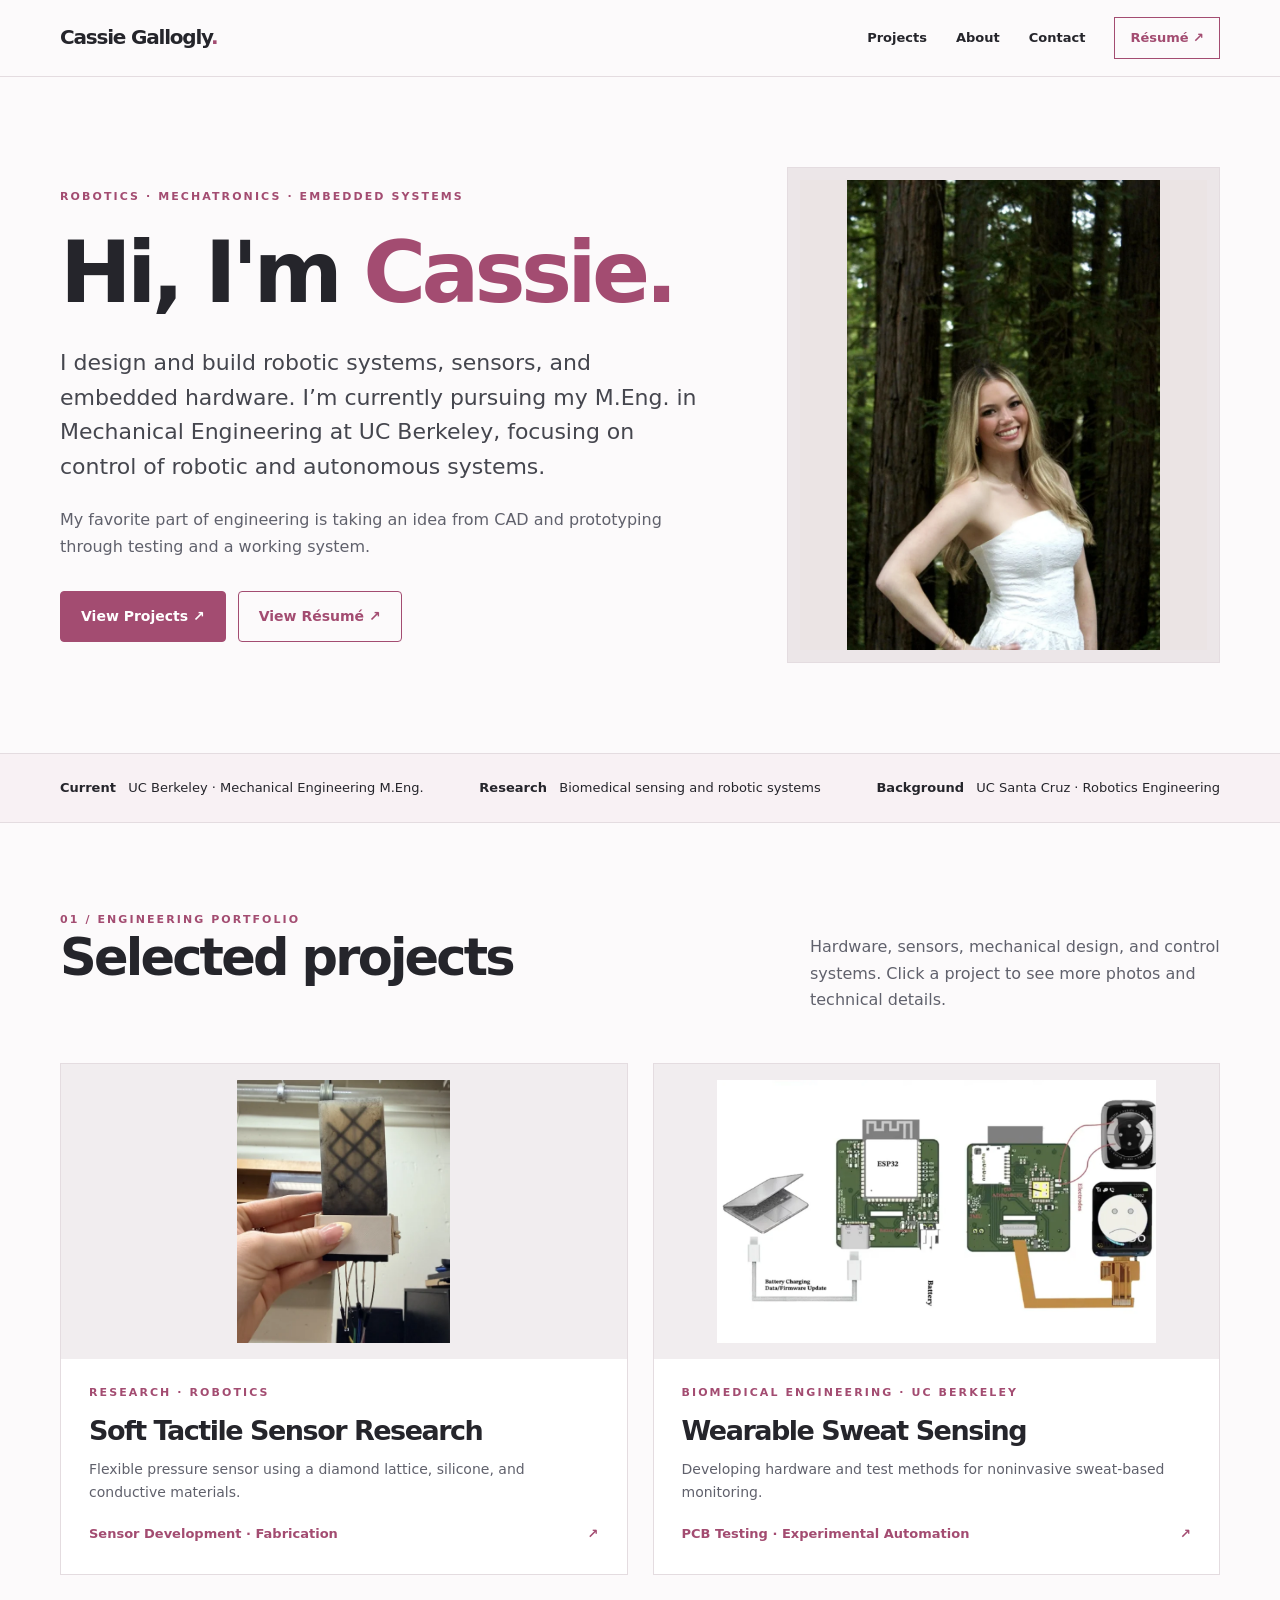
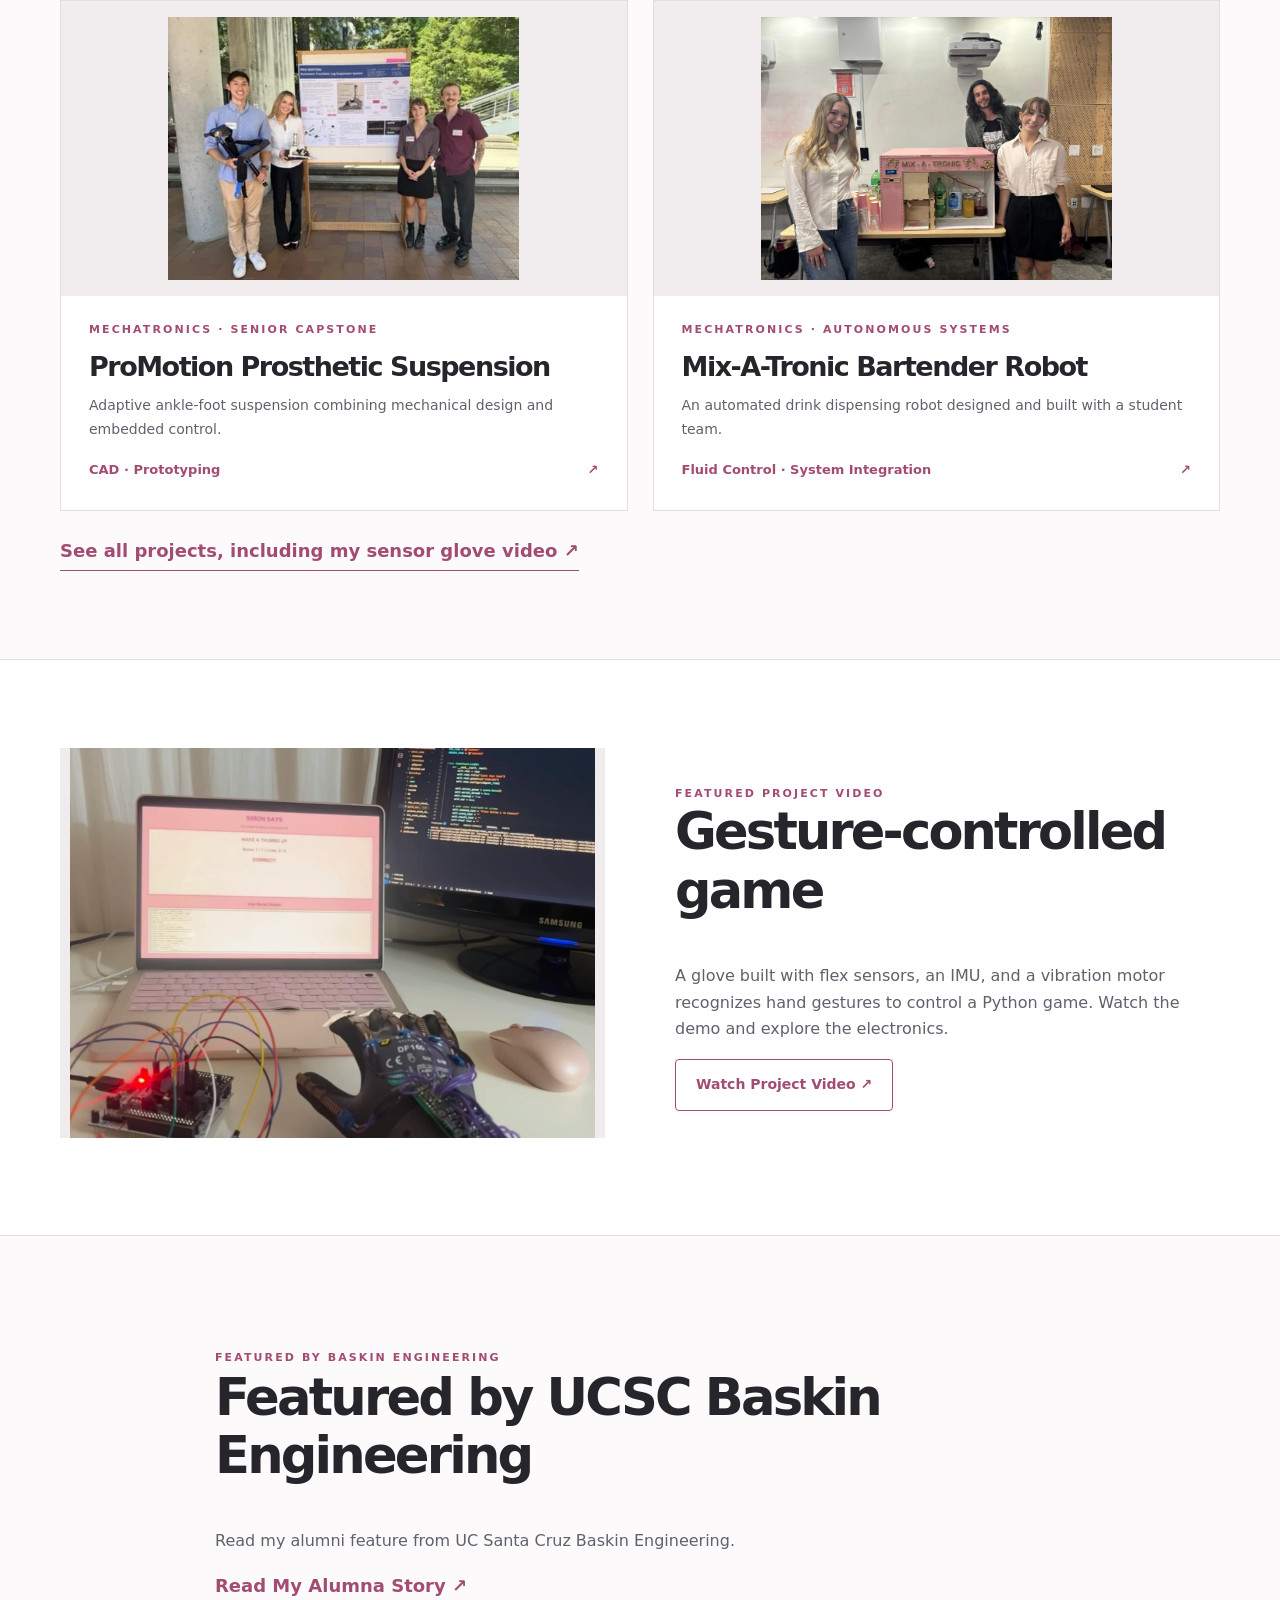
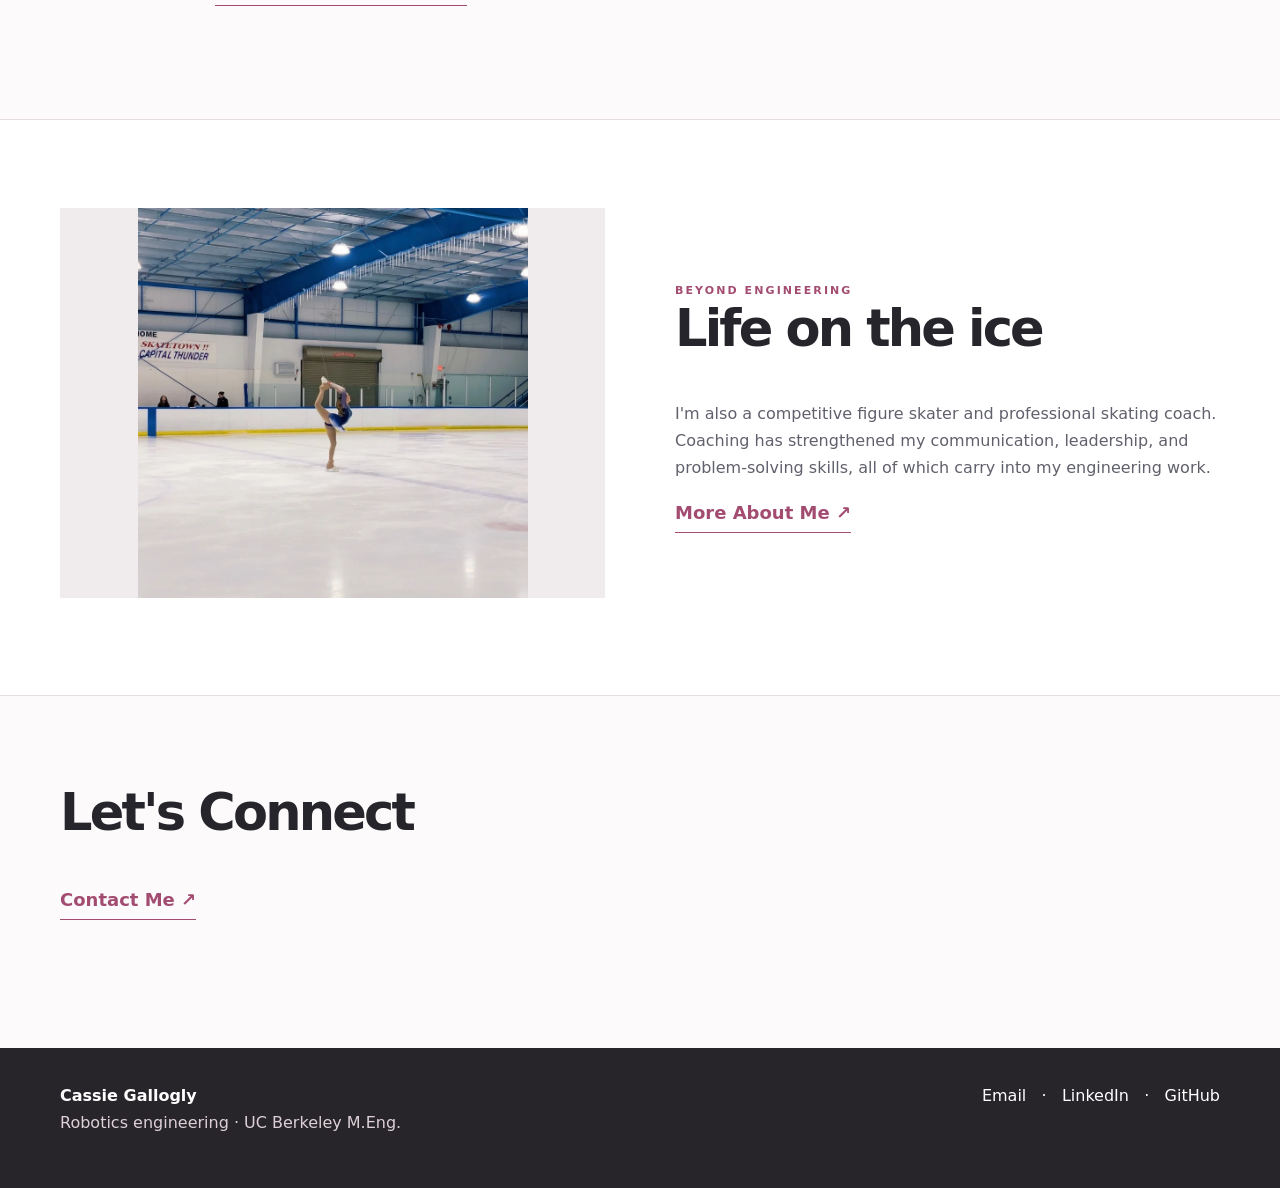
==== commit d5064160: "Add files via upload" ====
--- a/index.html
+++ b/index.html
@@ -1,7 +1,9 @@
-<!doctype html><html lang="en"><head><meta charset="utf-8"><meta name="viewport" content="width=device-width,initial-scale=1"><meta name="theme-color" content="#fcfafb"><meta name="description" content="Cassie Gallogly, robotics engineer and UC Berkeley M.Eng. student. Engineering research and project portfolio."><title>Engineering Portfolio | Cassie Gallogly</title><link rel="stylesheet" href="styles.css"></head><body><header class="topbar"><div class="container nav"><a class="brand" href="index.html">Cassie Gallogly<em>.</em></a><nav class="links" aria-label="Navigation"><a href="projects.html">Projects</a><a href="about.html">About</a><a href="contact.html">Contact</a><a class="navresume" href="Cassie_Gallogly_Resume.pdf" target="_blank">Résumé ↗</a></nav></div></header><main><div class="container hero"><div><div class="label">Robotics · Mechatronics · Embedded Systems</div><h1>Hi, I'm <span>Cassie.</span></h1><p class="lead">I design and build robotic systems, sensors, and embedded hardware. I’m currently pursuing my M.Eng. in Mechanical Engineering at UC Berkeley, focusing on control of robotic and autonomous systems.</p><p>My favorite part of engineering is taking an idea from CAD and prototyping through testing and a working system.</p><div class="actionrow"><a class="button" href="projects.html">View Projects ↗</a><a class="button alt" href="Cassie_Gallogly_Resume.pdf" target="_blank">View Résumé ↗</a></div></div><div class="heroimg"><img src="assets/portrait.webp" alt="Cassie Gallogly at UCSC graduation" loading="lazy" class=""><p class="caption">B.S. Robotics Engineering, UC Santa Cruz · M.Eng., UC Berkeley</p></div></div>
-<div class="banner"><div class="container"><div><b>Current</b> &nbsp; UC Berkeley · Mechanical Engineering M.Eng.</div><div><b>Research</b> &nbsp; Biomedical sensing and robotic systems</div><div><b>Background</b> &nbsp; UC Santa Cruz · Robotics Engineering</div></div></div>
-<section class="container section"><div class="sectionhead"><div><div class="label">01 / Engineering portfolio</div><h2>Selected projects</h2></div><p>Hardware, sensors, mechanical design, and control systems. Click a project to see more photos and technical details.</p></div><div class="projectgrid"><a class="card" href="tactile.html"><div class="imagepanel"><img src="assets/sensor-prototype.webp" alt="Soft Tactile Sensor Research" loading="lazy" class=""></div><div class="cardinfo"><div class="label">Research · Robotics</div><h3>Soft Tactile Sensor Research</h3><p>Flexible pressure sensor using a diamond lattice, silicone, and conductive materials.</p><div class="cardbottom"><span>Sensor Development · Fabrication</span><span aria-hidden="true">↗</span></div></div></a><a class="card" href="sweat.html"><div class="imagepanel"><img src="assets/wearable-board.webp" alt="Wearable Sweat Sensing" loading="lazy" class=""></div><div class="cardinfo"><div class="label">Biomedical Engineering · UC Berkeley</div><h3>Wearable Sweat Sensing</h3><p>Developing hardware and test methods for noninvasive sweat-based monitoring.</p><div class="cardbottom"><span>PCB Testing · Experimental Automation</span><span aria-hidden="true">↗</span></div></div></a><a class="card" href="promotion.html"><div class="imagepanel"><img src="assets/prom otion.webp" alt="ProMotion Prosthetic Suspension" loading="lazy" class=""></div><div class="cardinfo"><div class="label">Mechatronics · Senior Capstone</div><h3>ProMotion Prosthetic Suspension</h3><p>Adaptive ankle-foot suspension combining mechanical design and embedded control.</p><div class="cardbottom"><span>CAD · Prototyping</span><span aria-hidden="true">↗</span></div></div></a><a class="card" href="mixatronic.html"><div class="imagepanel"><img src="assets/mixatronic.webp" alt="Mix-A-Tronic Bartender Robot" loading="lazy" class=""></div><div class="cardinfo"><div class="label">Mechatronics · Autonomous Systems</div><h3>Mix-A-Tronic Bartender Robot</h3><p>An automated drink dispensing robot designed and built with a student team.</p><div class="cardbottom"><span>Fluid Control · System Integration</span><span aria-hidden="true">↗</span></div></div></a></div><div style="margin-top:25px"><a class="large-link" href="projects.html">See all projects, including my sensor glove video ↗</a></div></section>
-<section class="features section"><div class="container split"><div><img src="assets/glove-lab.webp" alt="Sensor glove embedded hardware" loading="lazy" class="featureimg"></div><div><div class="label">Featured project video</div><h2>Gesture-controlled game</h2><p>A glove built with flex sensors, an IMU, and a vibration motor recognizes hand gestures to control a Python game. Watch the demo and explore the electronics.</p><a class="button alt" href="glove.html">Watch Project Video ↗</a></div></div></section>
-<section class="container section"><div class="split"><div><div class="label">Featured by Baskin Engineering</div><h2>UCSC alumna spotlight</h2><p>Read my alumni feature from UC Santa Cruz Baskin Engineering.</p><a class="large-link" href="https://engineering.ucsc.edu/voices/cassie-gallogly-alumna/" target="_blank" rel="noopener">Read My Alumna Story ↗</a></div><div class="articlebox"><div class="label">University of California, Santa Cruz</div><h3>Cassie Gallogly · Alumna</h3><p>Baskin Engineering alumni feature</p><a class="button dark" href="https://engineering.ucsc.edu/voices/cassie-gallogly-alumna/" target="_blank" rel="noopener">Visit Feature ↗</a></div></div></section>
-<section class="features section"><div class="container split"><div><img src="assets/skating-action.webp" alt="Cassie competing on the ice" loading="lazy" class="featureimg"></div><div><div class="label">Beyond engineering</div><h2>Life on the ice</h2><p>I'm also a competitive figure skater and professional skating coach. Coaching has strengthened my communication, leadership, and problem-solving skills, all of which carry into my engineering work.</p><a class="large-link" href="about.html">More About Me ↗</a></div></div></section>
-<section class="container section"><div class="label">Get in touch</div><h2>Contact Me</h2><p>Interested in collaborating or discussing an engineering opportunity?</p><div class="actionrow"><a class="button" href="mailto:cassiegallogly21@gmail.com">Email Me ↗</a><a class="button alt" href="contact.html">All Contact Links ↗</a></div></section></main><footer class="footer"><div class="container footinner"><div><b>Cassie Gallogly</b><p>Robotics engineering · UC Berkeley M.Eng.</p></div><div><a href="mailto:cassiegallogly21@gmail.com">Email</a> &nbsp; · &nbsp; <a href="https://www.linkedin.com/in/cassie-gallogly-879199278/" target="_blank" rel="noopener">LinkedIn</a> &nbsp; · &nbsp; <a href="https://github.com/CassieGallogly" target="_blank" rel="noopener">GitHub</a></div></div></footer></body></html>+<!DOCTYPE html>
+
+<html lang="en"><head><meta charset="utf-8"/><meta content="width=device-width,initial-scale=1" name="viewport"/><meta content="#fcfafb" name="theme-color"/><meta content="Cassie Gallogly, robotics engineer and UC Berkeley M.Eng. student. Engineering research and project portfolio." name="description"/><title>Engineering Portfolio | Cassie Gallogly</title><link href="styles.css" rel="stylesheet"/></head><body><header class="topbar"><div class="container nav"><a class="brand" href="index.html">Cassie Gallogly<em>.</em></a><nav aria-label="Navigation" class="links"><a href="projects.html">Projects</a><a href="about.html">About</a><a href="contact.html">Contact</a><a class="navresume" href="Cassie_Gallogly_Resume.pdf" target="_blank">Résumé ↗</a></nav></div></header><main><div class="container hero"><div><div class="label">Robotics · Mechatronics · Embedded Systems</div><h1>Hi, I'm <span>Cassie.</span></h1><p class="lead">I design and build robotic systems, sensors, and embedded hardware. I’m currently pursuing my M.Eng. in Mechanical Engineering at UC Berkeley, focusing on control of robotic and autonomous systems.</p><p>My favorite part of engineering is taking an idea from CAD and prototyping through testing and a working system.</p><div class="actionrow"><a class="button" href="projects.html">View Projects ↗</a><a class="button alt" href="Cassie_Gallogly_Resume.pdf" target="_blank">View Résumé ↗</a></div></div><div class="heroimg"><img alt="Cassie Gallogly at UCSC graduation" class="" loading="lazy" src="assets/portrait.webp"/></div></div>
+<div class="banner"><div class="container"><div><b>Current</b>   UC Berkeley · Mechanical Engineering M.Eng.</div><div><b>Research</b>   Biomedical sensing and robotic systems</div><div><b>Background</b>   UC Santa Cruz · Robotics Engineering</div></div></div>
+<section class="container section"><div class="sectionhead"><div><div class="label">01 / Engineering portfolio</div><h2>Selected projects</h2></div><p>Hardware, sensors, mechanical design, and control systems. Click a project to see more photos and technical details.</p></div><div class="projectgrid"><a class="card" href="tactile.html"><div class="imagepanel"><img alt="Soft Tactile Sensor Research" class="" loading="lazy" src="assets/sensor-close.webp"/></div><div class="cardinfo"><div class="label">Research · Robotics</div><h3>Soft Tactile Sensor Research</h3><p>Flexible pressure sensor using a diamond lattice, silicone, and conductive materials.</p><div class="cardbottom"><span>Sensor Development · Fabrication</span><span aria-hidden="true">↗</span></div></div></a><a class="card" href="sweat.html"><div class="imagepanel"><img alt="Wearable Sweat Sensing" class="" loading="lazy" src="assets/wearable-board.webp"/></div><div class="cardinfo"><div class="label">Biomedical Engineering · UC Berkeley</div><h3>Wearable Sweat Sensing</h3><p>Developing hardware and test methods for noninvasive sweat-based monitoring.</p><div class="cardbottom"><span>PCB Testing · Experimental Automation</span><span aria-hidden="true">↗</span></div></div></a><a class="card" href="promotion.html"><div class="imagepanel"><img alt="ProMotion Prosthetic Suspension" class="" loading="lazy" src="assets/prom otion.webp"/></div><div class="cardinfo"><div class="label">Mechatronics · Senior Capstone</div><h3>ProMotion Prosthetic Suspension</h3><p>Adaptive ankle-foot suspension combining mechanical design and embedded control.</p><div class="cardbottom"><span>CAD · Prototyping</span><span aria-hidden="true">↗</span></div></div></a><a class="card" href="mixatronic.html"><div class="imagepanel"><img alt="Mix-A-Tronic Bartender Robot" class="" loading="lazy" src="assets/mixatronic.webp"/></div><div class="cardinfo"><div class="label">Mechatronics · Autonomous Systems</div><h3>Mix-A-Tronic Bartender Robot</h3><p>An automated drink dispensing robot designed and built with a student team.</p><div class="cardbottom"><span>Fluid Control · System Integration</span><span aria-hidden="true">↗</span></div></div></a></div><div style="margin-top:25px"><a class="large-link" href="projects.html">See all projects, including my sensor glove video ↗</a></div></section>
+<section class="features section"><div class="container split"><div><img alt="Gesture glove controlling an interactive game" class="featureimg" loading="lazy" src="assets/gesture-hand.webp"/></div><div><div class="label">Featured project video</div><h2>Gesture-controlled game</h2><p>A glove built with flex sensors, an IMU, and a vibration motor recognizes hand gestures to control a Python game. Watch the demo and explore the electronics.</p><a class="button alt" href="glove.html">Watch Project Video ↗</a></div></div></section>
+<section class="container section"><div class="container story-feature"><div><div class="label">Featured by Baskin Engineering</div><h2>Featured by UCSC Baskin Engineering</h2><p>Read my alumni feature from UC Santa Cruz Baskin Engineering.</p><a class="large-link" href="https://engineering.ucsc.edu/voices/cassie-gallogly-alumna/" rel="noopener" target="_blank">Read My Alumna Story ↗</a></div></div></section>
+<section class="features section"><div class="container split"><div><img alt="Cassie competing on the ice" class="featureimg" loading="lazy" src="assets/skating-action.webp"/></div><div><div class="label">Beyond engineering</div><h2>Life on the ice</h2><p>I'm also a competitive figure skater and professional skating coach. Coaching has strengthened my communication, leadership, and problem-solving skills, all of which carry into my engineering work.</p><a class="large-link" href="about.html">More About Me ↗</a></div></div></section>
+<section class="container section"><h2>Let's Connect</h2><a class="large-link" href="contact.html">Contact Me ↗</a></section></main><footer class="footer"><div class="container footinner"><div><b>Cassie Gallogly</b><p>Robotics engineering · UC Berkeley M.Eng.</p></div><div><a href="mailto:cassiegallogly21@gmail.com">Email</a>   ·   <a href="https://www.linkedin.com/in/cassie-gallogly-879199278/" rel="noopener" target="_blank">LinkedIn</a>   ·   <a href="https://github.com/CassieGallogly" rel="noopener" target="_blank">GitHub</a></div></div></footer></body></html>
--- a/styles.css
+++ b/styles.css
@@ -3,3 +3,15 @@
 *{box-sizing:border-box}html{scroll-behavior:smooth}body{margin:0;background:var(--bg);color:var(--ink);font:16px/1.68 Inter,ui-sans-serif,system-ui,-apple-system,'Segoe UI',sans-serif}a{color:inherit;text-decoration:none}img{max-width:100%}button{font:inherit}a:focus-visible,button:focus-visible{outline:3px solid var(--rose);outline-offset:3px}.container{width:min(var(--width),calc(100% - 52px));margin:auto}.topbar{position:sticky;top:0;background:#fcfafbf2;backdrop-filter:blur(12px);border-bottom:1px solid var(--line);z-index:20}.nav{display:flex;align-items:center;justify-content:space-between;min-height:76px;gap:18px}.brand{font-size:20px;font-weight:800;letter-spacing:-.06em}.brand em{color:var(--rose);font-style:normal}.links{display:flex;align-items:center;gap:29px;font-size:13px;font-weight:650}.links a:hover,.text-link:hover{color:var(--rose)}.navresume{border:1px solid var(--rose);padding:9px 15px;color:var(--rose)}.label{font-size:11px;text-transform:uppercase;letter-spacing:.19em;font-weight:800;color:var(--rose)}h1,h2,h3,p{margin-top:0}h1,h2,h3{line-height:1.15;letter-spacing:-.055em}h1{font-size:clamp(48px,6.7vw,90px);font-weight:780}h2{font-size:clamp(32px,4vw,51px)}h3{font-size:clamp(23px,2.5vw,34px)}p{color:var(--muted)}.hero{padding:90px 0 90px;display:grid;grid-template-columns:1.2fr .8fr;align-items:center;gap:78px}.hero h1{margin:17px 0 24px}.hero h1 span{color:var(--rose)}.lead{font-size:clamp(18px,1.8vw,22px);line-height:1.58;color:#45464e}.actionrow{display:flex;flex-wrap:wrap;gap:12px;margin-top:30px}.button{display:inline-flex;justify-content:center;align-items:center;gap:10px;padding:13px 20px;border:1px solid var(--rose);background:var(--rose);color:white;font-size:14px;font-weight:750;border-radius:4px;transition:transform .2s}.button:hover{transform:translateY(-2px)}.button.alt{background:transparent;color:var(--rose)}.button.dark{background:var(--ink);border-color:var(--ink)}.heroimg{background:#ece6e8;padding:12px;border:1px solid var(--line)}.heroimg img{width:100%;height:470px;object-fit:contain;background:#ebe4e4;display:block}.caption{font-size:12px;color:#76717a;margin:9px 0 0}.banner{background:var(--soft);border-block:1px solid var(--line);padding:23px 0}.banner .container{display:flex;justify-content:space-between;gap:20px;flex-wrap:wrap;font-size:13px}.banner b{color:var(--ink)}.section{padding:88px 0}.sectionhead{display:flex;justify-content:space-between;align-items:end;gap:20px;margin-bottom:33px}.sectionhead p{max-width:410px}.projectgrid{display:grid;grid-template-columns:repeat(2,minmax(0,1fr));gap:25px}.card{display:block;border:1px solid var(--line);background:white;transition:box-shadow .2s,transform .2s}.card:hover{box-shadow:0 12px 40px #30131d13;transform:translateY(-3px)}.imagepanel{height:295px;background:#f1edef;display:flex;align-items:center;justify-content:center;overflow:hidden;padding:16px}.imagepanel img{height:100%;width:100%;object-fit:contain}.cardinfo{padding:25px 28px 29px}.cardinfo h3{font-size:27px;margin:12px 0}.cardinfo p{font-size:14px}.cardbottom{display:flex;justify-content:space-between;align-items:center;margin-top:18px;font-size:13px;font-weight:750;color:var(--rose)}.tagrow{display:flex;gap:7px;flex-wrap:wrap;margin:18px 0}.tag{font-size:11px;color:#744255;padding:5px 9px;background:#f8ebf1}.features{background:#fff;border-block:1px solid var(--line)}.split{display:grid;grid-template-columns:1fr 1fr;align-items:center;gap:70px}.featureimg{width:100%;height:390px;object-fit:contain;background:#f0ebed}.articlebox{padding:25px;background:var(--soft);border-left:3px solid var(--rose)}.large-link{display:inline-block;font-size:18px;color:var(--rose);font-weight:750;border-bottom:1px solid var(--rose);padding-bottom:4px}.footer{background:#28252a;color:white;margin-top:40px;padding:35px 0}.footer p{color:#ddd1d6}.footinner{display:flex;justify-content:space-between;gap:25px;flex-wrap:wrap}.footinner a:hover{color:#e5a9c2}.pagehead{padding:74px 0 32px;max-width:830px}.pagehead h1{font-size:clamp(40px,6vw,72px);margin:14px 0}.pagehead p{font-size:18px}.breadcrumbs{font-size:12px;color:var(--rose);margin-top:20px}.detailhero{width:100%;height:min(62vw,530px);object-fit:contain;background:#f2eff0;border:1px solid var(--line);padding:16px;display:block}.detailgrid{display:grid;grid-template-columns:minmax(0,1.6fr) minmax(220px,.65fr);gap:70px;padding:55px 0 65px}.detailgrid h2{font-size:29px;margin-top:30px}.detailgrid h2:first-child{margin-top:0}.aside{border-top:3px solid var(--rose);background:white;padding:23px;align-self:start}.aside p{font-size:14px}.gallery{display:grid;grid-template-columns:repeat(2,minmax(0,1fr));gap:18px;margin:30px 0}.gallery figure{margin:0;background:#f3eef0;border:1px solid var(--line);padding:12px}.gallery img{width:100%;height:345px;object-fit:contain}.gallery figcaption{font-size:12px;color:var(--muted);margin:7px 0 0}.video{width:100%;max-height:550px;background:#161616}.contactgrid{display:grid;grid-template-columns:repeat(2,1fr);gap:16px;margin:35px 0 80px}.contactlink{background:white;border:1px solid var(--line);padding:25px;display:block;transition:border .2s}.contactlink:hover{border-color:var(--rose)}.contactlink small{display:block;color:var(--muted);letter-spacing:.14em;font-weight:700;margin-bottom:8px}.contactlink strong{font-size:clamp(17px,2vw,22px);overflow-wrap:anywhere}.morecards{display:grid;grid-template-columns:repeat(3,1fr);gap:20px}.morecards .imagepanel{height:195px}.morecards .cardinfo{padding:16px}.morecards h3{font-size:20px}.two-photo{display:grid;grid-template-columns:1fr 1fr;gap:20px}.two-photo img{width:100%;height:420px;object-fit:contain;background:#f1edef}.sectiontight{padding:55px 0}.muted{color:var(--muted)}
 @media(max-width:800px){.hero,.split,.detailgrid{grid-template-columns:1fr;gap:30px}.hero{padding:55px 0}.heroimg img{height:390px}.links{gap:12px;flex-wrap:wrap;justify-content:flex-end}.navresume{display:none}.section{padding:60px 0}.imagepanel{height:240px}.detailhero{height:390px}.detailgrid{padding-top:32px}.sectionhead{display:block}}
 @media(max-width:560px){.container{width:calc(100% - 32px)}.nav{min-height:67px;align-items:center}.brand{font-size:18px}.links{font-size:11px;gap:10px}.projectgrid,.contactgrid,.morecards,.gallery,.two-photo{grid-template-columns:1fr}.heroimg img{height:320px}.gallery img,.two-photo img{height:320px}.detailhero{height:330px}.contactlink{padding:17px}}
+
+/* V3 refinements: clean photos, simple navigation and emphasis on engineering */
+.caption,figcaption{display:none!important}
+.about-portrait{display:block;width:100%;height:570px;object-fit:contain;background:#f2eef0}
+.story-feature{max-width:850px;margin-inline:auto;padding:25px 0}
+.story-feature h2{font-size:clamp(32px,4vw,52px)}
+.research-link{display:inline-block;font-weight:850;font-size:19px;line-height:1.4;margin:12px 0}
+.gallery figure{padding:8px}.gallery img{height:390px}
+.gallery figure:has(img[src*=promotion-poster]){grid-column:1/-1}.gallery img[src*=promotion-poster]{height:auto;max-height:650px}
+.contactlink strong{font-size:clamp(18px,2.1vw,24px)}
+@media(max-width:800px){.about-portrait{height:470px}.gallery img{height:320px}}
+@media(max-width:560px){.about-portrait{height:400px}.gallery img{height:auto;max-height:420px}.gallery figure:has(img[src*=promotion-poster]){grid-column:auto}}
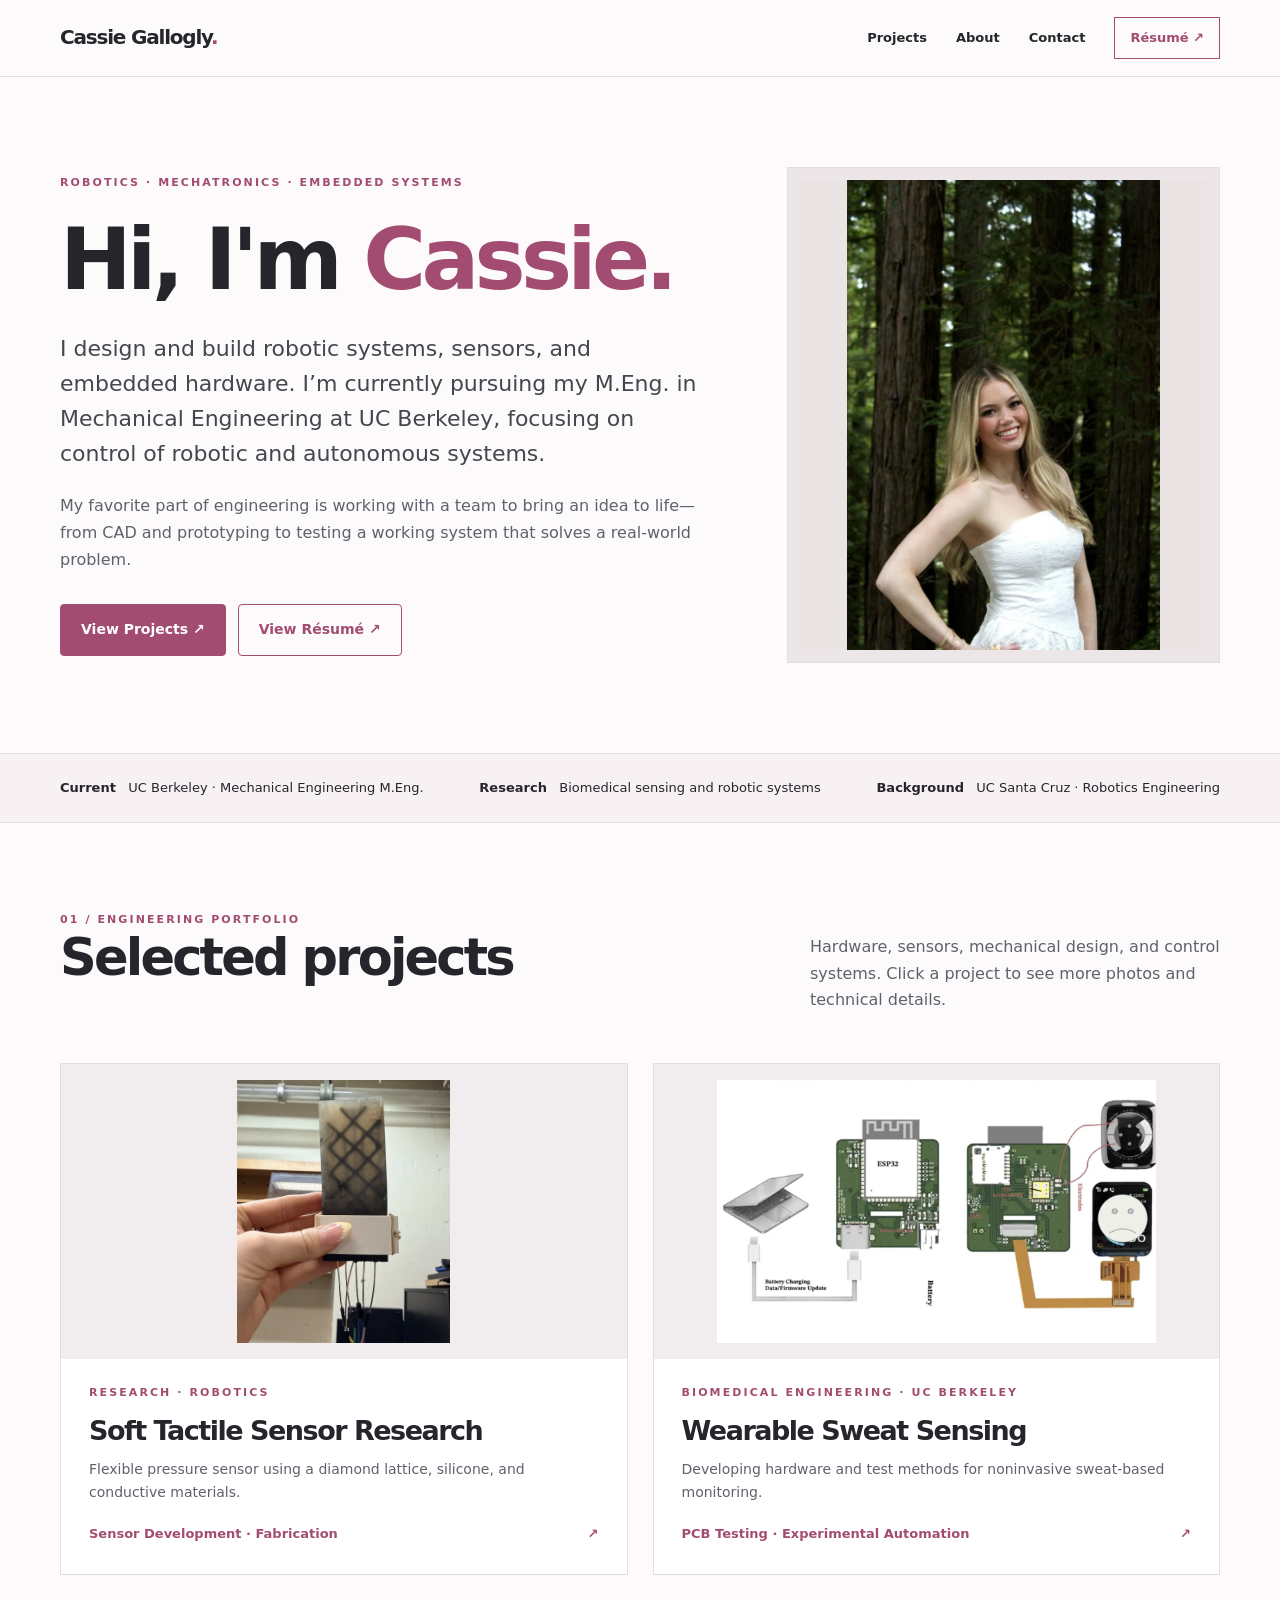
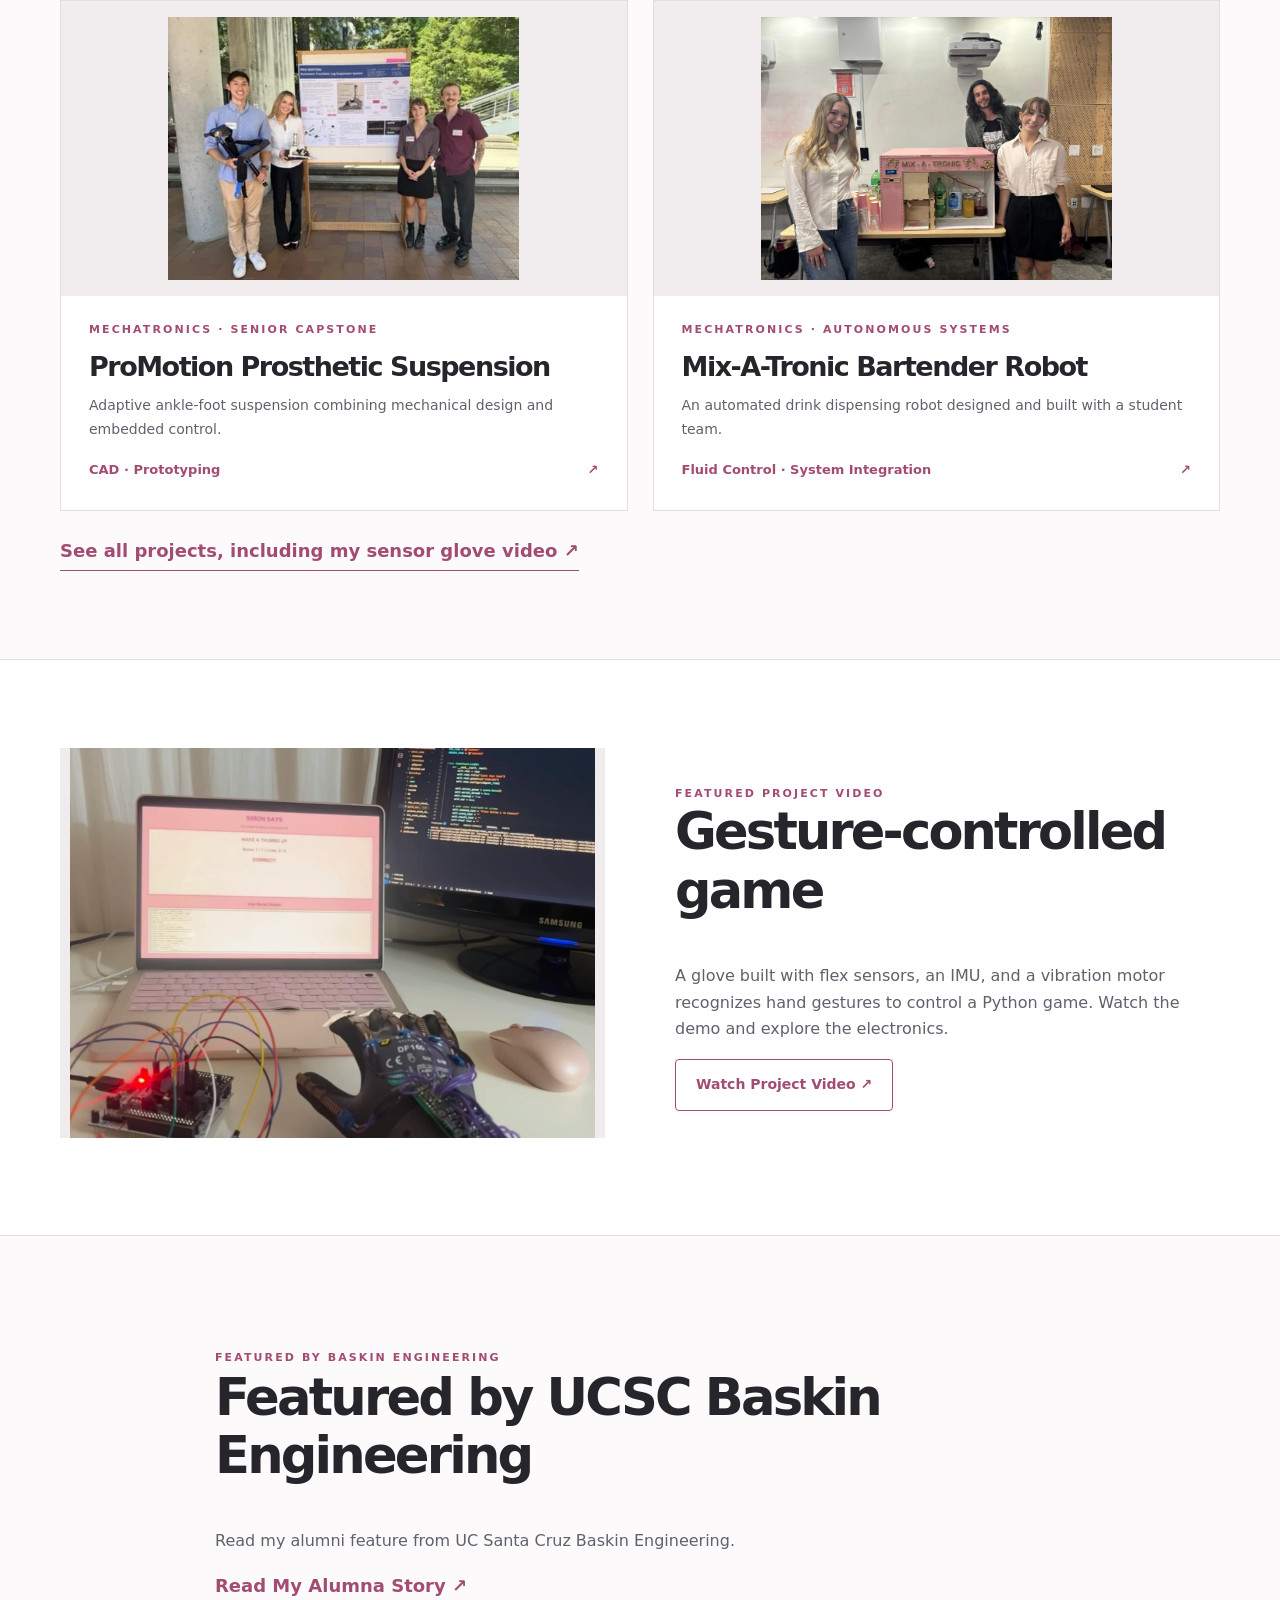
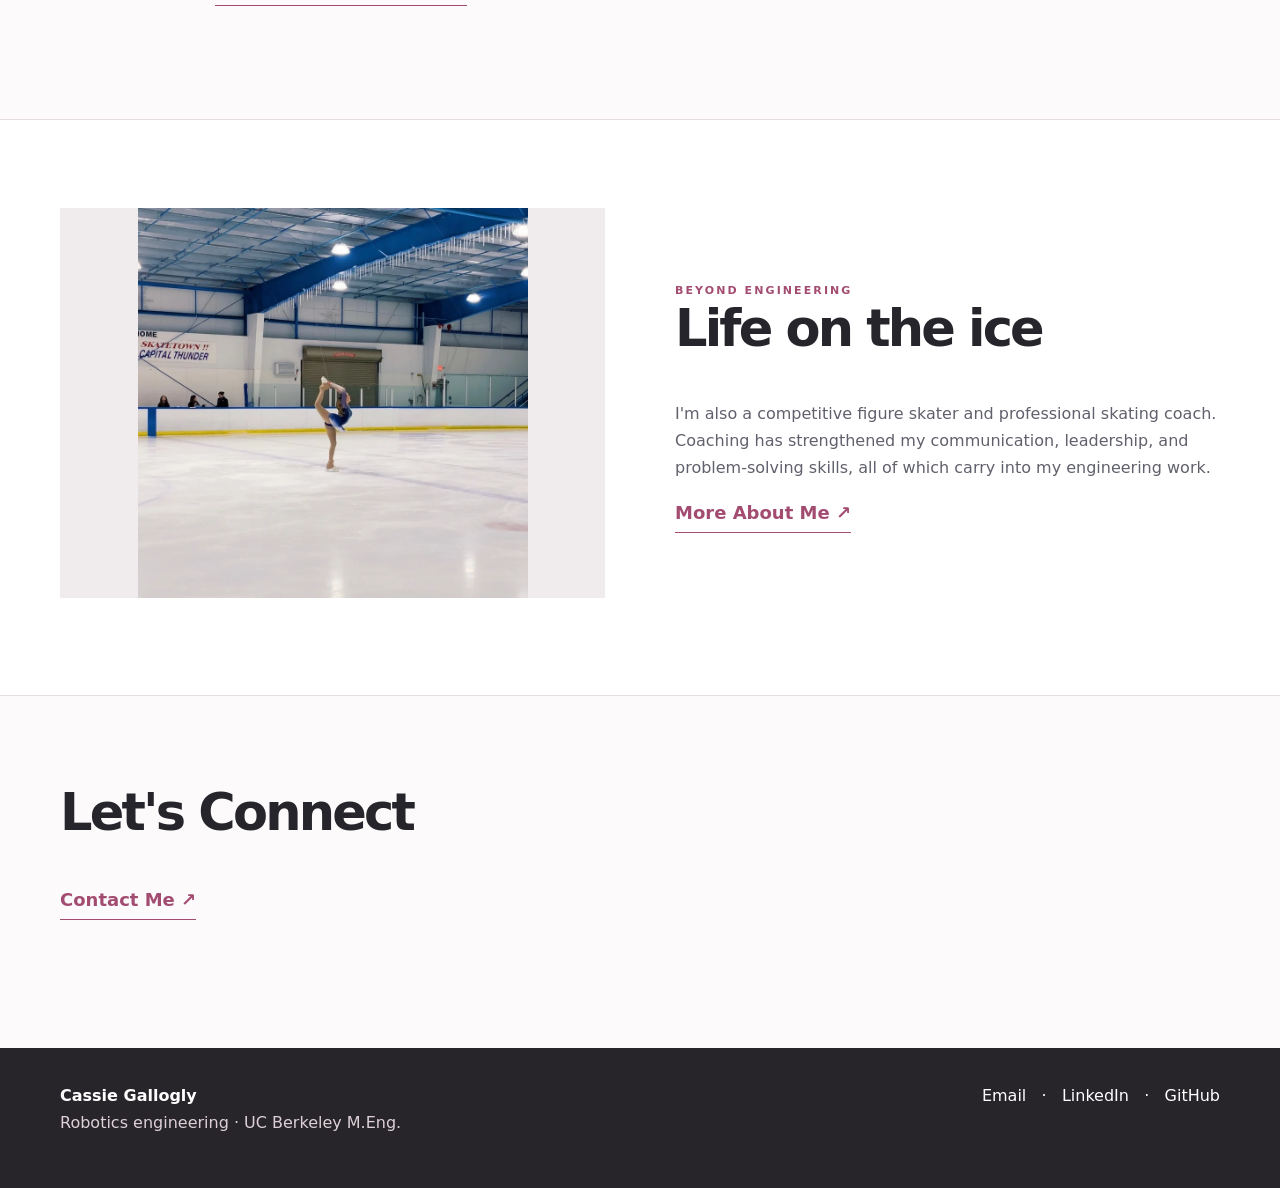
==== commit d3fcabd7: "Add files via upload" ====
--- a/index.html
+++ b/index.html
@@ -1,6 +1,6 @@
 <!DOCTYPE html>
 
-<html lang="en"><head><meta charset="utf-8"/><meta content="width=device-width,initial-scale=1" name="viewport"/><meta content="#fcfafb" name="theme-color"/><meta content="Cassie Gallogly, robotics engineer and UC Berkeley M.Eng. student. Engineering research and project portfolio." name="description"/><title>Engineering Portfolio | Cassie Gallogly</title><link href="styles.css" rel="stylesheet"/></head><body><header class="topbar"><div class="container nav"><a class="brand" href="index.html">Cassie Gallogly<em>.</em></a><nav aria-label="Navigation" class="links"><a href="projects.html">Projects</a><a href="about.html">About</a><a href="contact.html">Contact</a><a class="navresume" href="Cassie_Gallogly_Resume.pdf" target="_blank">Résumé ↗</a></nav></div></header><main><div class="container hero"><div><div class="label">Robotics · Mechatronics · Embedded Systems</div><h1>Hi, I'm <span>Cassie.</span></h1><p class="lead">I design and build robotic systems, sensors, and embedded hardware. I’m currently pursuing my M.Eng. in Mechanical Engineering at UC Berkeley, focusing on control of robotic and autonomous systems.</p><p>My favorite part of engineering is taking an idea from CAD and prototyping through testing and a working system.</p><div class="actionrow"><a class="button" href="projects.html">View Projects ↗</a><a class="button alt" href="Cassie_Gallogly_Resume.pdf" target="_blank">View Résumé ↗</a></div></div><div class="heroimg"><img alt="Cassie Gallogly at UCSC graduation" class="" loading="lazy" src="assets/portrait.webp"/></div></div>
+<html lang="en"><head><meta charset="utf-8"/><meta content="width=device-width,initial-scale=1" name="viewport"/><meta content="#fcfafb" name="theme-color"/><meta content="Cassie Gallogly, robotics engineer and UC Berkeley M.Eng. student. Engineering research and project portfolio." name="description"/><title>Engineering Portfolio | Cassie Gallogly</title><link href="styles.css" rel="stylesheet"/></head><body><header class="topbar"><div class="container nav"><a class="brand" href="index.html">Cassie Gallogly<em>.</em></a><nav aria-label="Navigation" class="links"><a href="projects.html">Projects</a><a href="about.html">About</a><a href="contact.html">Contact</a><a class="navresume" href="Cassie_Gallogly_Resume.pdf" target="_blank">Résumé ↗</a></nav></div></header><main><div class="container hero"><div><div class="label">Robotics · Mechatronics · Embedded Systems</div><h1>Hi, I'm <span>Cassie.</span></h1><p class="lead">I design and build robotic systems, sensors, and embedded hardware. I’m currently pursuing my M.Eng. in Mechanical Engineering at UC Berkeley, focusing on control of robotic and autonomous systems.</p><p>My favorite part of engineering is working with a team to bring an idea to life—from CAD and prototyping to testing a working system that solves a real-world problem.</p><div class="actionrow"><a class="button" href="projects.html">View Projects ↗</a><a class="button alt" href="Cassie_Gallogly_Resume.pdf" target="_blank">View Résumé ↗</a></div></div><div class="heroimg"><img alt="Cassie Gallogly at UCSC graduation" class="" loading="lazy" src="assets/portrait.webp"/></div></div>
 <div class="banner"><div class="container"><div><b>Current</b>   UC Berkeley · Mechanical Engineering M.Eng.</div><div><b>Research</b>   Biomedical sensing and robotic systems</div><div><b>Background</b>   UC Santa Cruz · Robotics Engineering</div></div></div>
 <section class="container section"><div class="sectionhead"><div><div class="label">01 / Engineering portfolio</div><h2>Selected projects</h2></div><p>Hardware, sensors, mechanical design, and control systems. Click a project to see more photos and technical details.</p></div><div class="projectgrid"><a class="card" href="tactile.html"><div class="imagepanel"><img alt="Soft Tactile Sensor Research" class="" loading="lazy" src="assets/sensor-close.webp"/></div><div class="cardinfo"><div class="label">Research · Robotics</div><h3>Soft Tactile Sensor Research</h3><p>Flexible pressure sensor using a diamond lattice, silicone, and conductive materials.</p><div class="cardbottom"><span>Sensor Development · Fabrication</span><span aria-hidden="true">↗</span></div></div></a><a class="card" href="sweat.html"><div class="imagepanel"><img alt="Wearable Sweat Sensing" class="" loading="lazy" src="assets/wearable-board.webp"/></div><div class="cardinfo"><div class="label">Biomedical Engineering · UC Berkeley</div><h3>Wearable Sweat Sensing</h3><p>Developing hardware and test methods for noninvasive sweat-based monitoring.</p><div class="cardbottom"><span>PCB Testing · Experimental Automation</span><span aria-hidden="true">↗</span></div></div></a><a class="card" href="promotion.html"><div class="imagepanel"><img alt="ProMotion Prosthetic Suspension" class="" loading="lazy" src="assets/prom otion.webp"/></div><div class="cardinfo"><div class="label">Mechatronics · Senior Capstone</div><h3>ProMotion Prosthetic Suspension</h3><p>Adaptive ankle-foot suspension combining mechanical design and embedded control.</p><div class="cardbottom"><span>CAD · Prototyping</span><span aria-hidden="true">↗</span></div></div></a><a class="card" href="mixatronic.html"><div class="imagepanel"><img alt="Mix-A-Tronic Bartender Robot" class="" loading="lazy" src="assets/mixatronic.webp"/></div><div class="cardinfo"><div class="label">Mechatronics · Autonomous Systems</div><h3>Mix-A-Tronic Bartender Robot</h3><p>An automated drink dispensing robot designed and built with a student team.</p><div class="cardbottom"><span>Fluid Control · System Integration</span><span aria-hidden="true">↗</span></div></div></a></div><div style="margin-top:25px"><a class="large-link" href="projects.html">See all projects, including my sensor glove video ↗</a></div></section>
 <section class="features section"><div class="container split"><div><img alt="Gesture glove controlling an interactive game" class="featureimg" loading="lazy" src="assets/gesture-hand.webp"/></div><div><div class="label">Featured project video</div><h2>Gesture-controlled game</h2><p>A glove built with flex sensors, an IMU, and a vibration motor recognizes hand gestures to control a Python game. Watch the demo and explore the electronics.</p><a class="button alt" href="glove.html">Watch Project Video ↗</a></div></div></section>
--- a/styles.css
+++ b/styles.css
@@ -15,3 +15,10 @@
 .contactlink strong{font-size:clamp(18px,2.1vw,24px)}
 @media(max-width:800px){.about-portrait{height:470px}.gallery img{height:320px}}
 @media(max-width:560px){.about-portrait{height:400px}.gallery img{height:auto;max-height:420px}.gallery figure:has(img[src*=promotion-poster]){grid-column:auto}}
+
+/* Coaching gallery: more photos while keeping the original clean, caption-free design. */
+.coaching-gallery{grid-template-columns:repeat(3,minmax(0,1fr));gap:18px}
+.coaching-gallery figure{margin:0}
+.coaching-gallery img{height:320px;object-fit:contain;display:block}
+@media(max-width:850px){.coaching-gallery{grid-template-columns:repeat(2,minmax(0,1fr))}}
+@media(max-width:560px){.coaching-gallery{grid-template-columns:1fr}.coaching-gallery img{height:auto;max-height:460px}}
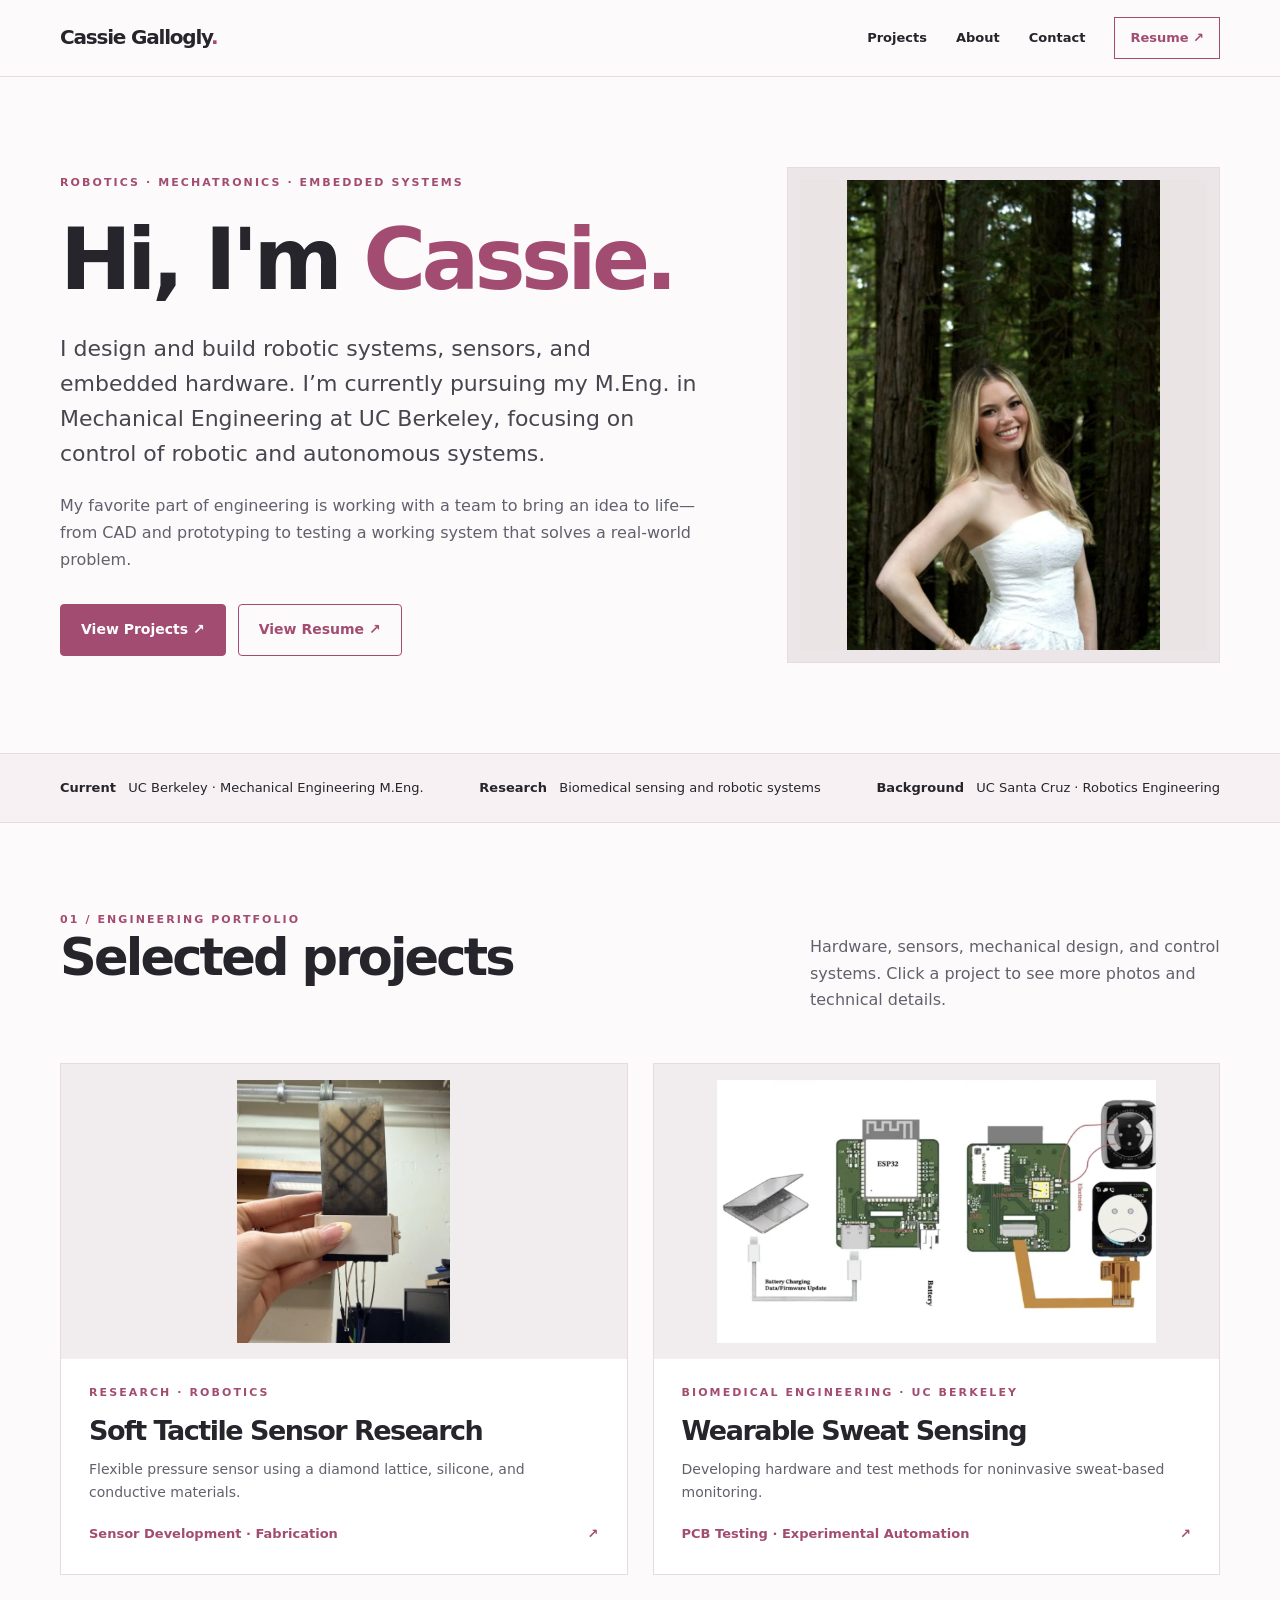
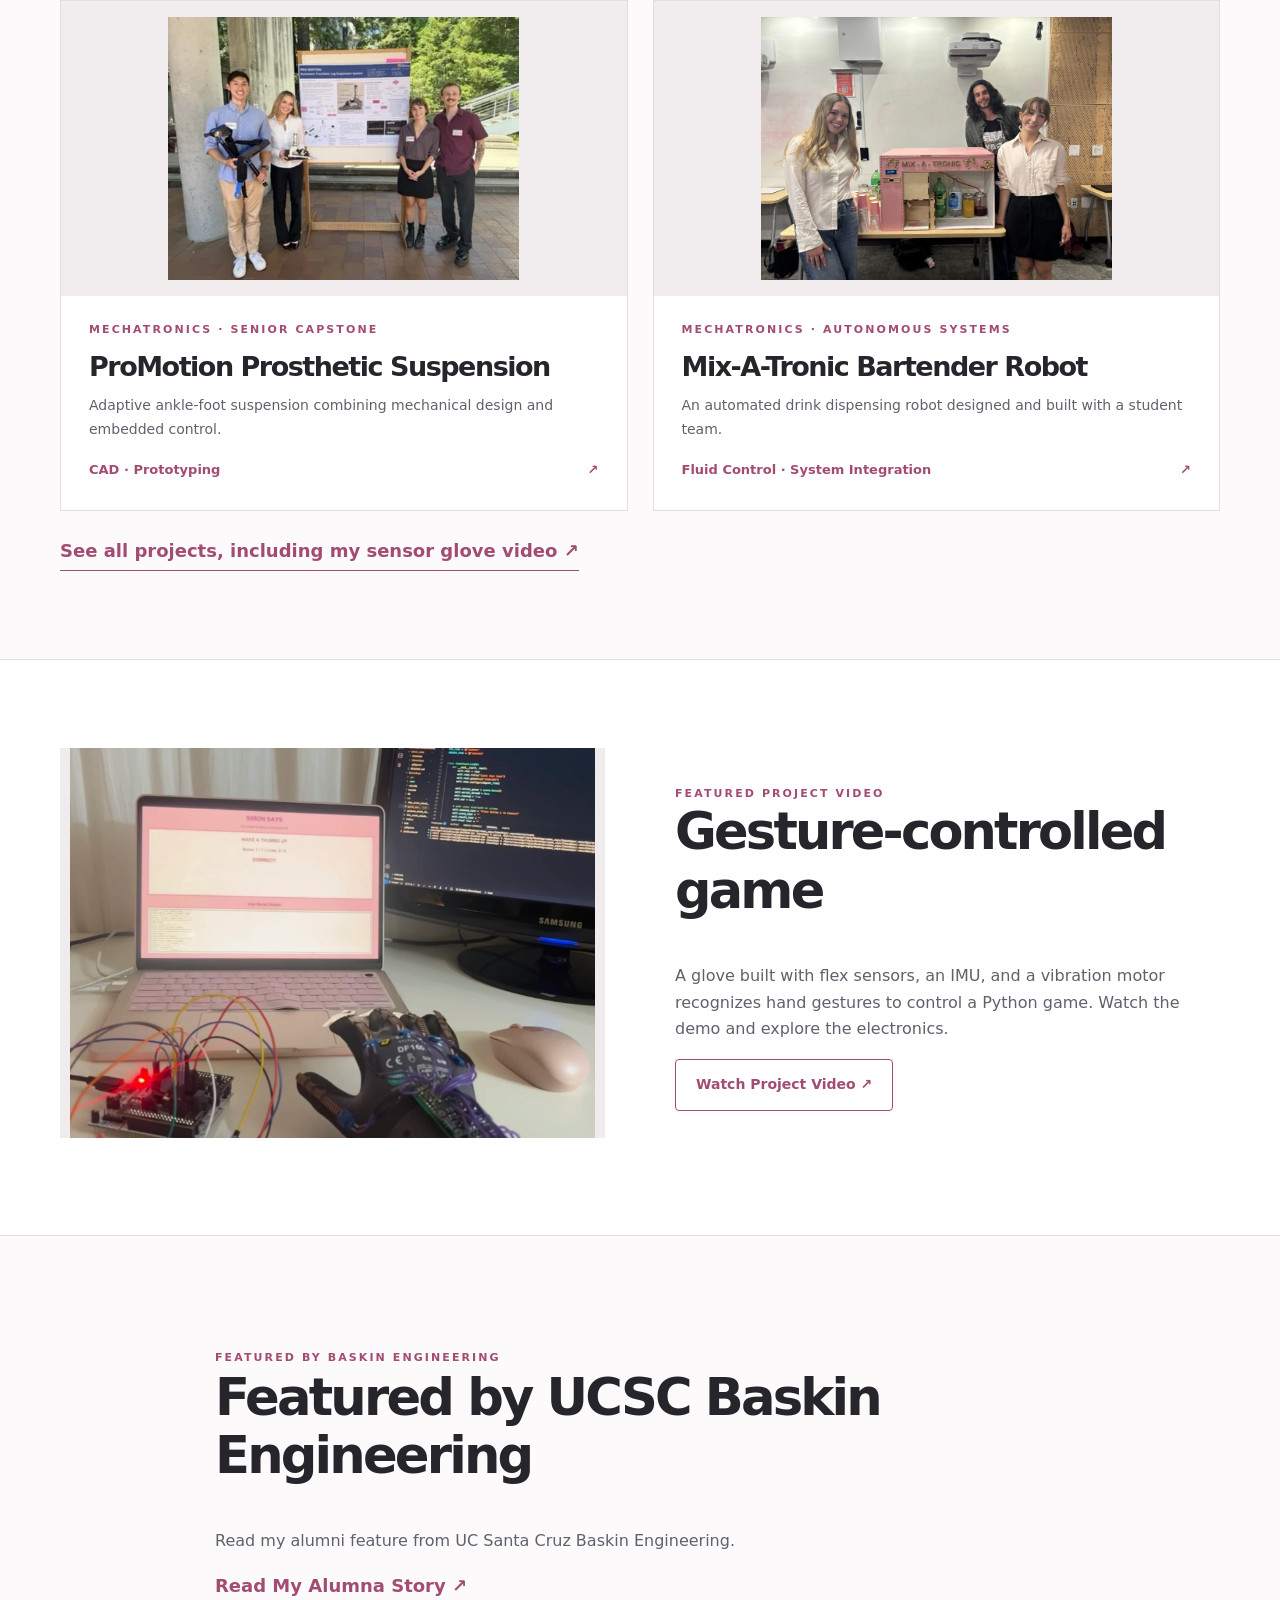
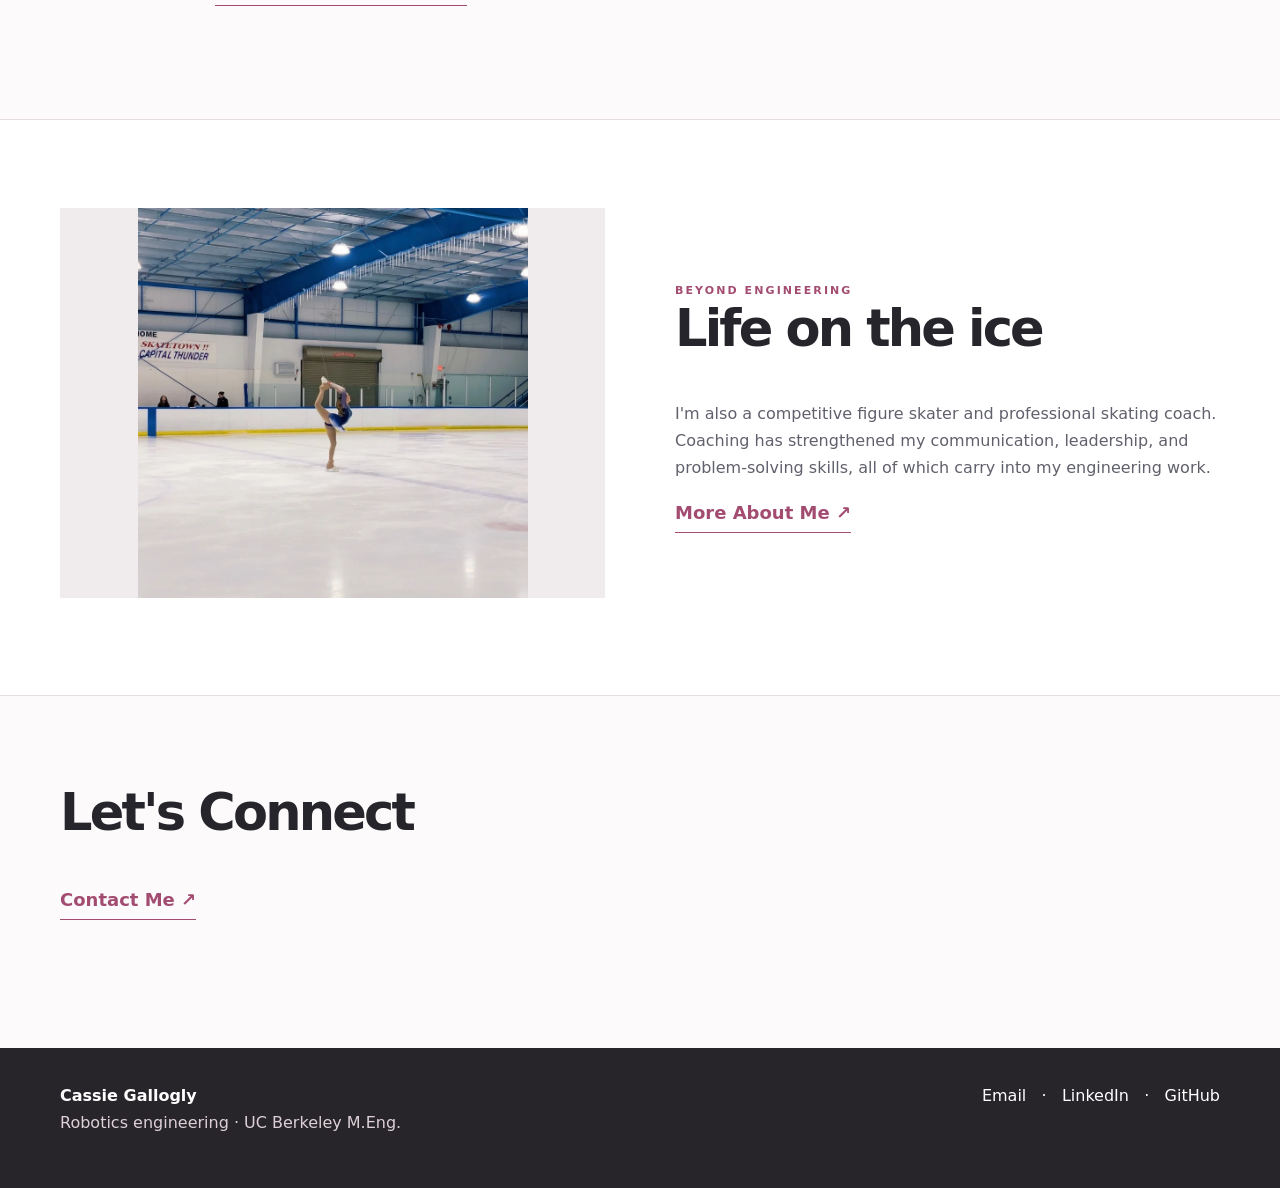
==== commit b1ea4b60: "Add files via upload" ====
--- a/index.html
+++ b/index.html
@@ -1,6 +1,6 @@
 <!DOCTYPE html>
 
-<html lang="en"><head><meta charset="utf-8"/><meta content="width=device-width,initial-scale=1" name="viewport"/><meta content="#fcfafb" name="theme-color"/><meta content="Cassie Gallogly, robotics engineer and UC Berkeley M.Eng. student. Engineering research and project portfolio." name="description"/><title>Engineering Portfolio | Cassie Gallogly</title><link href="styles.css" rel="stylesheet"/></head><body><header class="topbar"><div class="container nav"><a class="brand" href="index.html">Cassie Gallogly<em>.</em></a><nav aria-label="Navigation" class="links"><a href="projects.html">Projects</a><a href="about.html">About</a><a href="contact.html">Contact</a><a class="navresume" href="Cassie_Gallogly_Resume.pdf" target="_blank">Résumé ↗</a></nav></div></header><main><div class="container hero"><div><div class="label">Robotics · Mechatronics · Embedded Systems</div><h1>Hi, I'm <span>Cassie.</span></h1><p class="lead">I design and build robotic systems, sensors, and embedded hardware. I’m currently pursuing my M.Eng. in Mechanical Engineering at UC Berkeley, focusing on control of robotic and autonomous systems.</p><p>My favorite part of engineering is working with a team to bring an idea to life—from CAD and prototyping to testing a working system that solves a real-world problem.</p><div class="actionrow"><a class="button" href="projects.html">View Projects ↗</a><a class="button alt" href="Cassie_Gallogly_Resume.pdf" target="_blank">View Résumé ↗</a></div></div><div class="heroimg"><img alt="Cassie Gallogly at UCSC graduation" class="" loading="lazy" src="assets/portrait.webp"/></div></div>
+<html lang="en"><head><meta charset="utf-8"/><meta content="width=device-width,initial-scale=1" name="viewport"/><meta content="#fcfafb" name="theme-color"/><meta content="Cassie Gallogly, robotics engineer and UC Berkeley M.Eng. student. Engineering research and project portfolio." name="description"/><title>Engineering Portfolio | Cassie Gallogly</title><link href="styles.css" rel="stylesheet"/></head><body><header class="topbar"><div class="container nav"><a class="brand" href="index.html">Cassie Gallogly<em>.</em></a><nav aria-label="Navigation" class="links"><a href="projects.html">Projects</a><a href="about.html">About</a><a href="contact.html">Contact</a><a class="navresume" href="Cassie_Gallogly_Resume.pdf" target="_blank">Resume ↗</a></nav></div></header><main><div class="container hero"><div><div class="label">Robotics · Mechatronics · Embedded Systems</div><h1>Hi, I'm <span>Cassie.</span></h1><p class="lead">I design and build robotic systems, sensors, and embedded hardware. I’m currently pursuing my M.Eng. in Mechanical Engineering at UC Berkeley, focusing on control of robotic and autonomous systems.</p><p>My favorite part of engineering is working with a team to bring an idea to life—from CAD and prototyping to testing a working system that solves a real-world problem.</p><div class="actionrow"><a class="button" href="projects.html">View Projects ↗</a><a class="button alt" href="Cassie_Gallogly_Resume.pdf" target="_blank">View Resume ↗</a></div></div><div class="heroimg"><img alt="Cassie Gallogly at UCSC graduation" class="" loading="lazy" src="assets/portrait.webp"/></div></div>
 <div class="banner"><div class="container"><div><b>Current</b>   UC Berkeley · Mechanical Engineering M.Eng.</div><div><b>Research</b>   Biomedical sensing and robotic systems</div><div><b>Background</b>   UC Santa Cruz · Robotics Engineering</div></div></div>
 <section class="container section"><div class="sectionhead"><div><div class="label">01 / Engineering portfolio</div><h2>Selected projects</h2></div><p>Hardware, sensors, mechanical design, and control systems. Click a project to see more photos and technical details.</p></div><div class="projectgrid"><a class="card" href="tactile.html"><div class="imagepanel"><img alt="Soft Tactile Sensor Research" class="" loading="lazy" src="assets/sensor-close.webp"/></div><div class="cardinfo"><div class="label">Research · Robotics</div><h3>Soft Tactile Sensor Research</h3><p>Flexible pressure sensor using a diamond lattice, silicone, and conductive materials.</p><div class="cardbottom"><span>Sensor Development · Fabrication</span><span aria-hidden="true">↗</span></div></div></a><a class="card" href="sweat.html"><div class="imagepanel"><img alt="Wearable Sweat Sensing" class="" loading="lazy" src="assets/wearable-board.webp"/></div><div class="cardinfo"><div class="label">Biomedical Engineering · UC Berkeley</div><h3>Wearable Sweat Sensing</h3><p>Developing hardware and test methods for noninvasive sweat-based monitoring.</p><div class="cardbottom"><span>PCB Testing · Experimental Automation</span><span aria-hidden="true">↗</span></div></div></a><a class="card" href="promotion.html"><div class="imagepanel"><img alt="ProMotion Prosthetic Suspension" class="" loading="lazy" src="assets/prom otion.webp"/></div><div class="cardinfo"><div class="label">Mechatronics · Senior Capstone</div><h3>ProMotion Prosthetic Suspension</h3><p>Adaptive ankle-foot suspension combining mechanical design and embedded control.</p><div class="cardbottom"><span>CAD · Prototyping</span><span aria-hidden="true">↗</span></div></div></a><a class="card" href="mixatronic.html"><div class="imagepanel"><img alt="Mix-A-Tronic Bartender Robot" class="" loading="lazy" src="assets/mixatronic.webp"/></div><div class="cardinfo"><div class="label">Mechatronics · Autonomous Systems</div><h3>Mix-A-Tronic Bartender Robot</h3><p>An automated drink dispensing robot designed and built with a student team.</p><div class="cardbottom"><span>Fluid Control · System Integration</span><span aria-hidden="true">↗</span></div></div></a></div><div style="margin-top:25px"><a class="large-link" href="projects.html">See all projects, including my sensor glove video ↗</a></div></section>
 <section class="features section"><div class="container split"><div><img alt="Gesture glove controlling an interactive game" class="featureimg" loading="lazy" src="assets/gesture-hand.webp"/></div><div><div class="label">Featured project video</div><h2>Gesture-controlled game</h2><p>A glove built with flex sensors, an IMU, and a vibration motor recognizes hand gestures to control a Python game. Watch the demo and explore the electronics.</p><a class="button alt" href="glove.html">Watch Project Video ↗</a></div></div></section>
